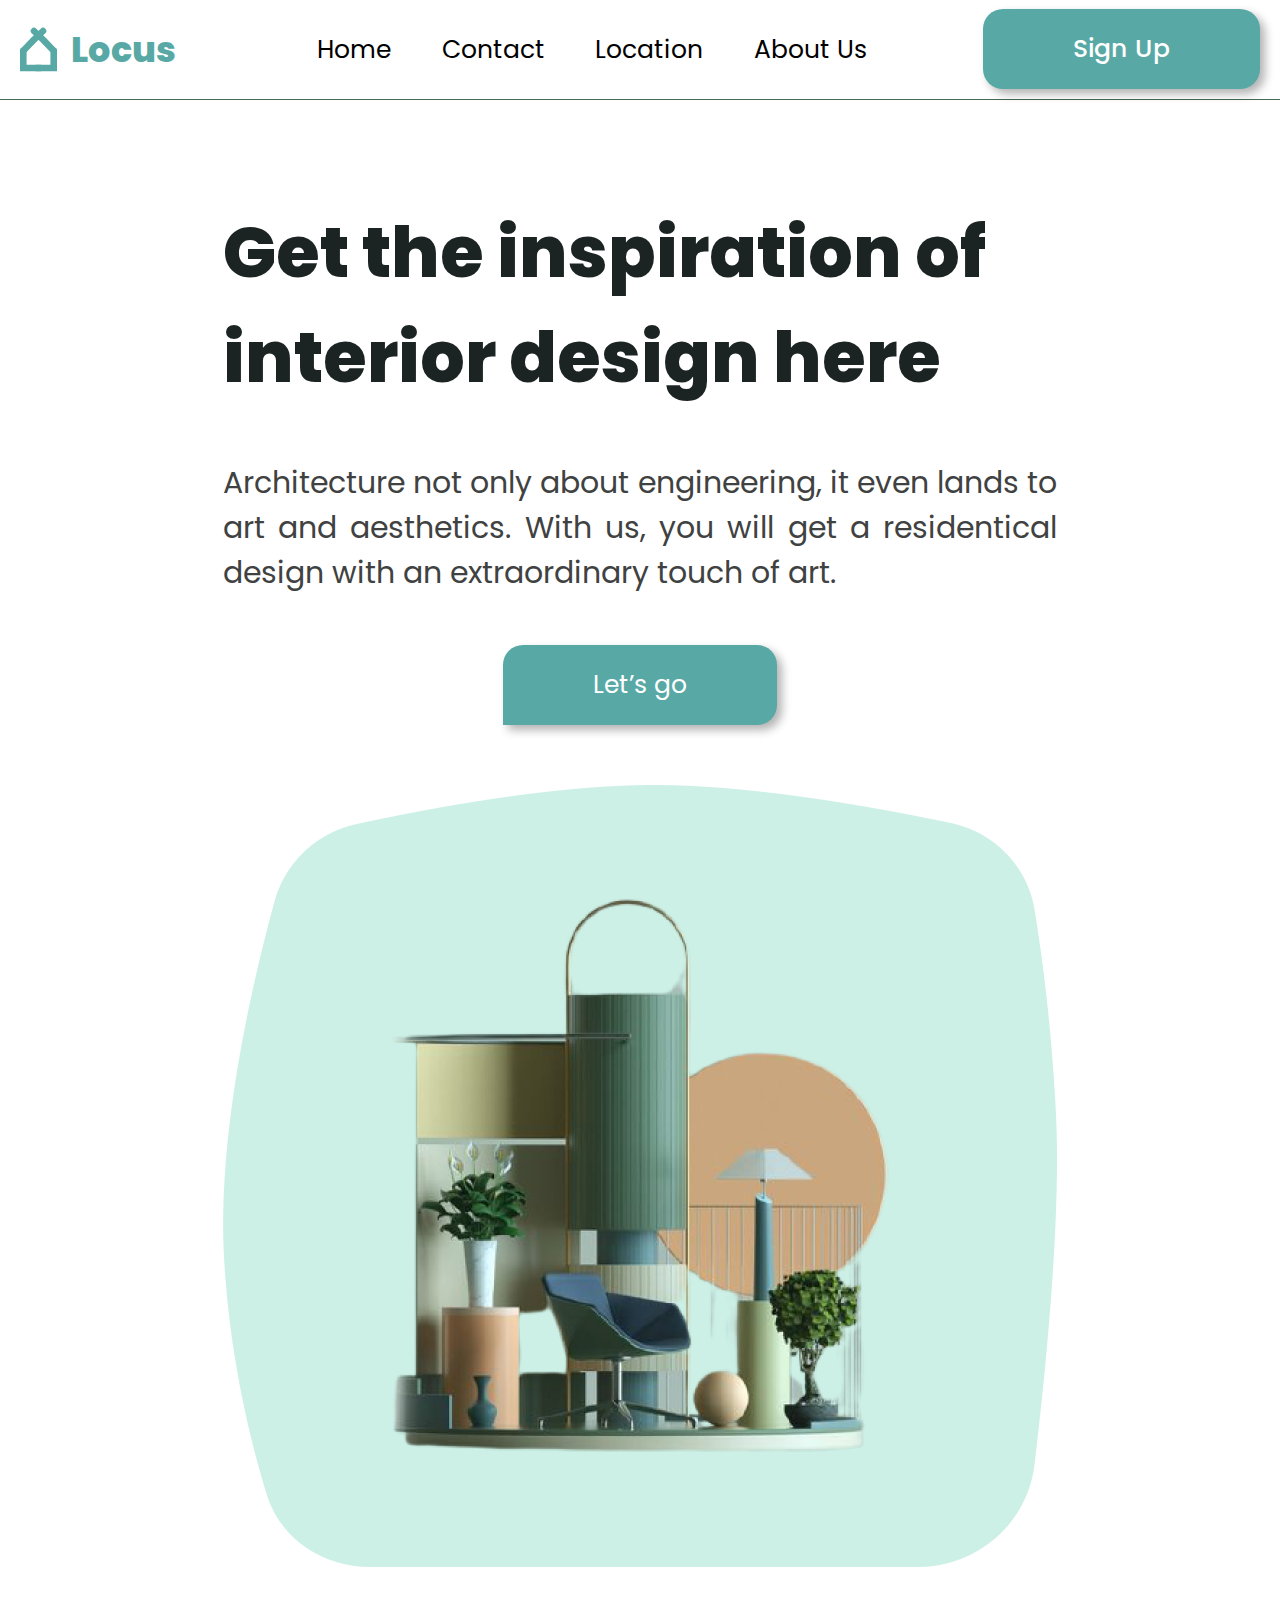
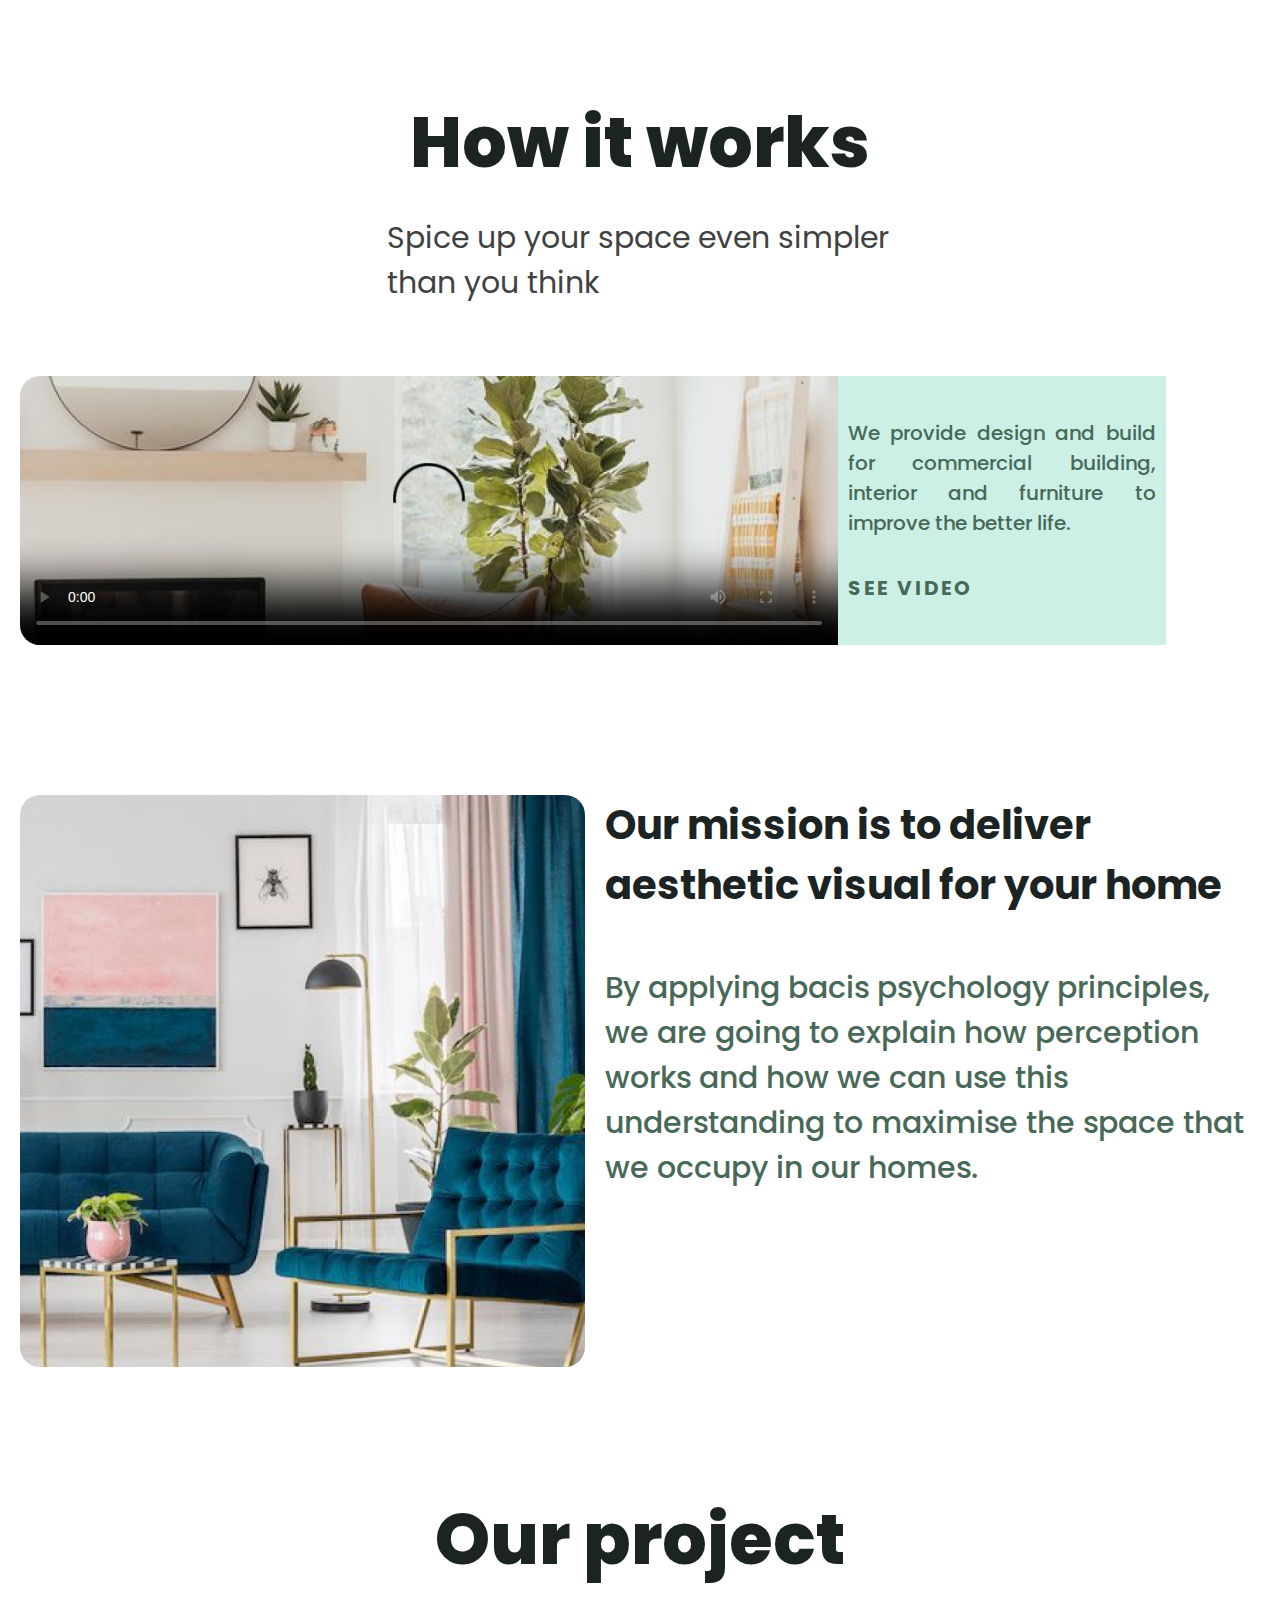
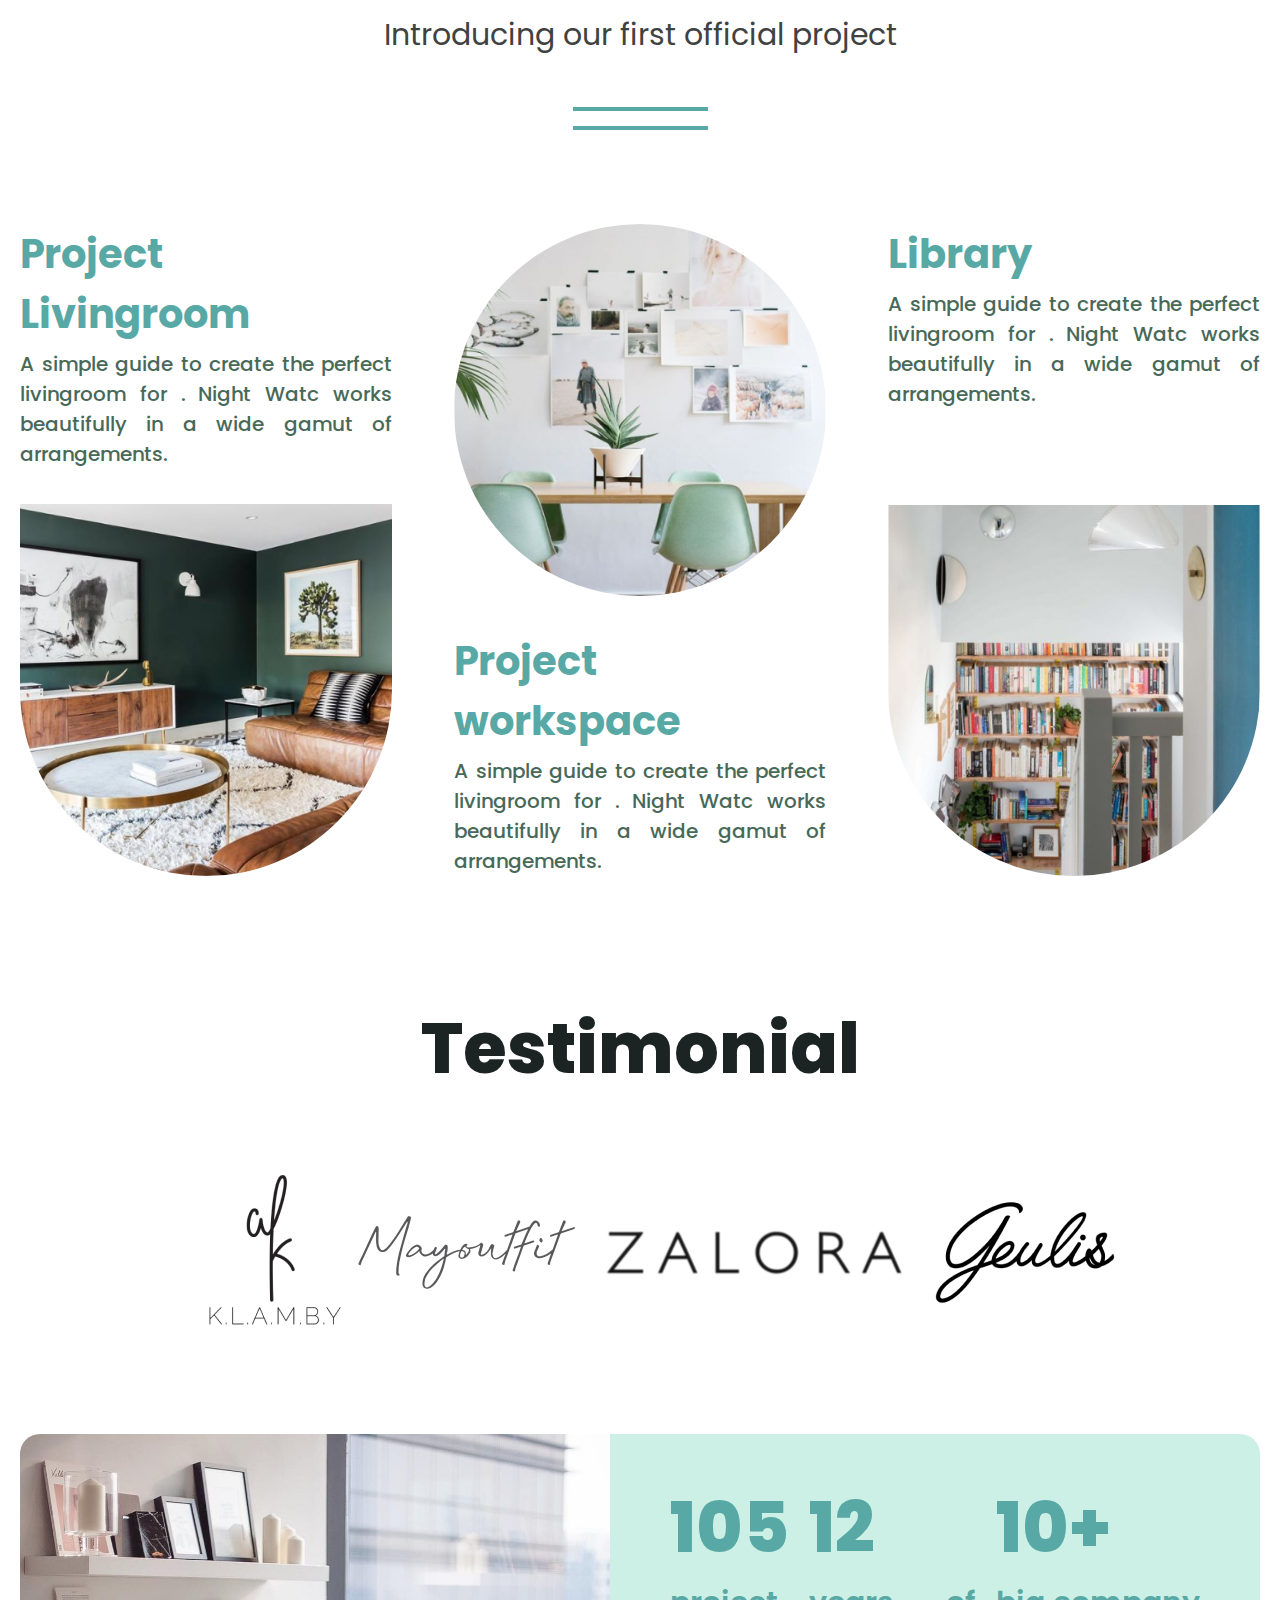
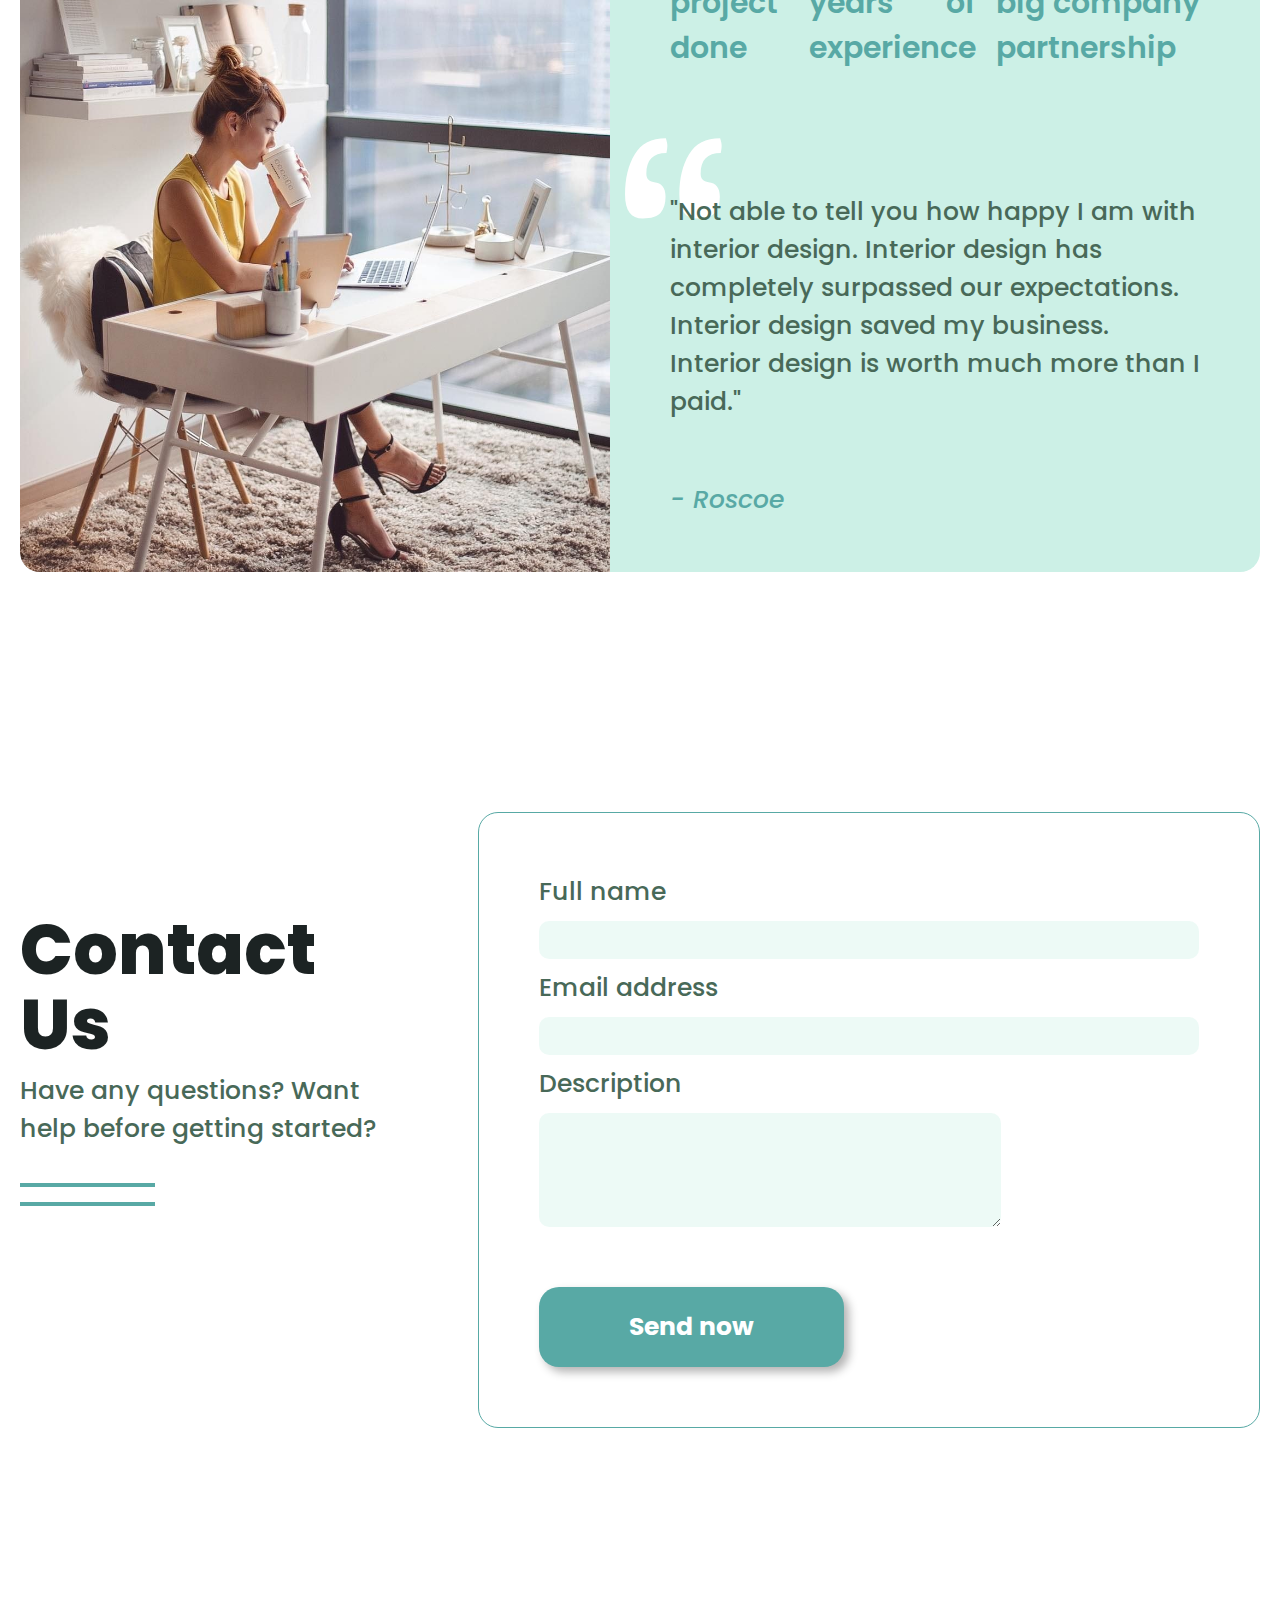
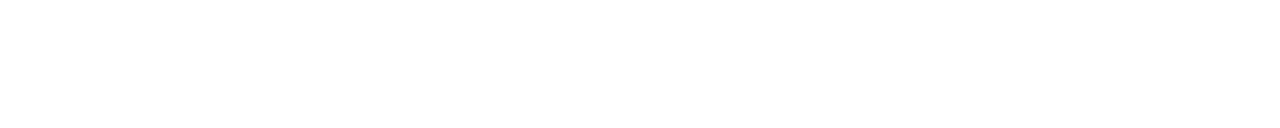
==== index.html @ a05bfe3a "some changes" ====
<!DOCTYPE html>
<html lang="en">

	<head>
		<meta charset="UTF-8">
		<meta http-equiv="X-UA-Compatible" content="IE=edge">
		<meta name="viewport" content="width=device-width, initial-scale=1.0, maximum-scale=1.0, user-scalable=no">
		<meta name="format-detection" content="telephone=no">
		<link rel="stylesheet" href="css/style.css">
		<title>Locus - верстка макета по методологии БЭМ!</title>

	</head>

	<body>

		<header class="header header__position">
			<div class="container">

				<div class="header__inner">
					<div class="header__logo logo">
						<img class="logo__img" src="/img/header/logo.svg" alt="Locus">
						<a class="logo__name logo__name_active" href="#">Locus<a>
					</div>

					<ul class="header__nav nav" id="burger-target">
						<li class="nav__item"><a class="nav__link nav__link_hover nav__link_active" href="#">Home<a></li>
						<li class="nav__item"><a class="nav__link nav__link_hover nav__link_active" href="#contact">Contact<a></li>
						<li class="nav__item"><a class="nav__link nav__link_hover nav__link_active" href="#location">Location<a></li>
						<li class="nav__item"><a class="nav__link nav__link_hover nav__link_active" href="#about">About Us</a></li>
					</ul>

					<a class="burger-icon" href="#burger-target">
						<span></span>
					</a>

					<a class="burger-link" href="#">
					</a>

					<button class="btn header__btn btn_hover btn_active">sign up</button>

				</div >
			</div>
		</header>
		<main class="main">

		<section class="about">
			<div class="container">

				<div class="about__content">
					<div class="about__item about__item_text">
						<div class="about__description">
							<h1 class="about__title title">Get the inspiration of interior design here</h1>
							<p class="about__text text">Architecture not only about engineering, it even lands to art and aesthetics. With us, you will get a residentical design with an extraordinary touch of art.</p>
							<button class="about__btn btn btn_hover btn_active">Let’s go</button>
						</div>
					</div>
					<div class="about__item about__item_photo">
						<div class="about__image">
							<img class="about__img" src="/img/about/main-photo.png" alt="main-photo">
							</div >
						</div>
					</div>
				</div>

			</div>
		</section>

		<section class="how" id="location">
			<div class="container">

				<div class="how__content">
					<div class="how__inner-1">

						<div class="how__description">
							<h2 class="how__title title">How it works</h2>
							<p class="how__text text">Spice up your space even simpler than you think</p>
						</div>

						<div class="how__video">
							<div class="how__row1 row">
								<div class="row__items row__item-1">
									<video controls loop class="row__move" poster="/img/how/video-foto_1063_on_350.jpg">
										<source src="/img/video/Funkylicious.mp4">
									</video>
								</div>

								<div class="row__items row__item-2">
									<div class="row__description-column">
										<div class="row__description-inner">
											<p class="row__text">We provide design and build for commercial building, interior and furniture to improve the better life. </p>
											<p class="row__player-text"><span class="row__player-only-text">see video</span ></p>
										</div>
									</div>
								</div>
							</div>
						</div>
					</div>

					<div class="how__inner-2">

						<div class="how__row2">
							<div class="how__items how__item-1">
								<div class="how__image-block">
									<img class="how__image" src="/img/how/sofa_642x650.jpg" alt="sofa-photo">
								</div>
							</div >

							<div class="how__items how__item-2">
								<div class="how__description-right">
									<div class="how__desc-row">
										<h3 class="how__desc-title">Our mission is to deliver aesthetic visual for your home</h3>
										<p class="how__desc-text">By applying bacis psychology principles,  we are going to explain how perception  works and how we can use this understanding  to maximise the space that we occupy in  our homes.</p>
									</div>
								</div>
							</div>

						</div>
					</div>
				</div >

			</div>
		</section>



		<section class="project" id="about">
			<div class="container">
				<div class="project__inner">

					<div class="project__description">
						<h2 class="project__title title">Our project </h2>
						<p class="project__text text">Introducing our first official project</p>
					</div>

					<div class="project__content">

						<a class="project__item project__item_first" href="https://www.livingroomideas.eu/">
							<div class="project__main-text">
								<h3 class="project__item-title">Project Livingroom</h3>
								<p class="project__item-text">A simple guide to create the perfect livingroom for . Night Watc works beautifully in a wide gamut of arrangements.</p>
							</div >
							<div class="project__item-block project__item-block_underline">
								<img class="project__item-image project__item-image_hover" src="/img/project/livingroom.jpg" alt="sofa-photo">
							</div >
						</a>

						<a class="project__item project__item_center" href="https://www.ivd.ru/dizajn-i-dekor/rabocee-mesto">
							<div class="project__main-text project__main-text_center">
								<h3 class="project__item-title">Project workspace</h3>
								<p class="project__item-text project__item-text_center">A simple guide to create the perfect livingroom for . Night Watc works beautifully in a wide gamut of arrangements.</p>
							</div >
							<div class="project__item-block project__item-block_center project__item-block_underline">
								<img class="project__item-image project__item-image_hover project__item-image_radius" src="/img/project/workspace.jpg" alt="chairs-photo">
							</div >
						</a>

						<a class="project__item project__item_last" href="https://all-library.ru/">
							<div class="project__main-text ">
								<h3 class="project__item-title">Library</h3>
								<p class="project__item-text">A simple guide to create the perfect livingroom for . Night Watc works beautifully in a wide gamut of arrangements.</p>
							</div >
							<div class="project__item-block">
								<img class="project__item-image project__item-image_hover" src="/img/project/library.jpg" alt="library-photo">
							</div >
						</a>

					</div>

				</div>
			</div>
		</section>


		<section class="certificate">

			<div class="container">
				<div class="certificate__inner">

					<h2 class="certificate__title title">Testimonial</h2>

					<div class="certificate__captions">
						<img class="certificate__caption" src="/img/certificate/poster1.png" alt="certificate poster photo">
						<img class="certificate__caption" src="/img/certificate/poster2.png" alt="certificate poster photo">
						<img class="certificate__caption" src="/img/certificate/poster3.png" alt="certificate poster photo">
						<img class="certificate__caption" src="/img/certificate/poster4.png" alt="certificate poster photo">
					</div>

					<div class="certificate__info">

						<div class="certificate__image">
							<img src="/img/certificate/photo-certificate.jpg" alt="photo sertificate">
						</div>

						<div class="certificate__content">
							<div class="certificate__content-inner">

								<div class="certificate__data">
									<div class="certificate__item">
										<span class="certificate__number">105</span>
										<p class="certificate__text">project done</p>
									</div>
									<div class="certificate__item">
										<span class="certificate__number">12</span>
										<p class="certificate__text">years of experience</p>
									</div>
									<div class="certificate__item">
										<span class="certificate__number">10+</span>
										<p class="certificate__text certificate__text_last">big company partnership</p>
									</div>
								</div>

								<div class="certificate__quote">
									<img class="certificate__quote-image" src="/img/certificate/svg-quote.svg" alt="quote image">
									<blockquote class="certificate__blockquote">&quot;Not able to tell you how happy I am with interior design. Interior design has completely surpassed our expectations. Interior design saved my business. Interior design is worth much more than I paid.&quot;</blockquote>
									<cite class="certificate__author">- Roscoe</сite>
								</div>

							</div>
						</div>
					</div>
				</div>
			</div>
		</section>
		</main>


		<footer class="feedback" id="contact">
			<div class="container">
				<div class="feedback__inner">

					<div class="feedback__content">
						<div class="feedback__info">
							<h2 class="title feedback__title">Contact us</h2>
							<p class="feedback__text">Have any questions? Want help before getting started?</p>
						</div>

						<form class="feedback__form form" action="#" method="post" enctype="multipart/form-data">
							<div class="form__input-columns">
								<label class="form__label" for="form__input-name">Full name</label>
								<input placeholder=" " class="form__input-place form__focus" tabindex="1" type="text" id="form__input-name" required>
							</div>
							<div class="form__input-columns">
								<label class="form__label" for="form__input-email">Email address</label>
								<input placeholder=" " class="form__input-place form__focus" tabindex="2" type="email" id="form__input-email" required>
							</div>
							<div class="form__description-columns">
								<label class="form__label" for="form__textarea-description">Description</label>
								<textarea placeholder=" " class="form__textarea-place form__focus" tabindex="3" rows="3" cols="1" required></textarea>
							</div>
							<button class="form__input-button btn btn_hover btn_active" tabindex="4" type="submit" value="submit">Send now</button>
						</form>
					</div>

				</div>
			</div>
		</footer>

			<script src="/js/burger.js"></script>
	</body>

</html>
---- css/style.css ----
@charset "UTF-8";
/*Обнуление элементов*/
@import url("https://fonts.googleapis.com/css2?family=DM+Sans:wght@500&family=Poppins:wght@400;500;600;700;800&display=swap");
* {
	padding: 0;
	margin: 0;
	border: 0;
}

*, *:before, *:after {
	-webkit-box-sizing: border-box;
	box-sizing: border-box;
}

:focus, :active {
	outline: none;
}

a:focus, a:active {
	outline: none;
}

nav, footer, header, aside {
	display: block;
}

html, body {
	min-height: 100%;
	width: 100%;
	font-size: 100%;
	line-height: 1;
	font-size: 14px;
	-ms-text-size-adjust: 100%;
	-moz-text-size-adjust: 100%;
	-webkit-text-size-adjust: 100%;
}

input, button, textarea {
	font-family: inherit;
}

input::-ms-clear {
	display: none;
}

button {
	cursor: pointer;
}

button::-moz-focus-inner {
	padding: 0;
	border: 0;
}

a, a:visited {
	text-decoration: none;
}

a:hover {
	text-decoration: none;
}

ul li {
	list-style: none;
}

img {
	vertical-align: top;
}

h1, h2, h3, h4, h5, h6 {
	font-size: inherit;
	font-weight: 400;
}

/*/Обнуление элементов*/
.feedback__form, .certificate__info, .how__image, .how__video {
	border-radius: 20px;
	overflow: hidden;
	-webkit-transition: all 0.2s ease-in;
	transition: all 0.2s ease-in;
}
.feedback__form:hover, .certificate__info:hover, .how__image:hover, .how__video:hover {
	border-radius: 3px;
}

.btn {
	padding: 21px 90px;
	white-space: nowrap;
	caret-color: transparent;
	font-family: "Poppins";
	font-style: normal;
	font-size: 25px;
	-webkit-box-shadow: 5px 5px 10px rgba(0, 0, 0, 0.3);
	        box-shadow: 5px 5px 10px rgba(0, 0, 0, 0.3);
	-webkit-transition: 50ms;
	transition: 50ms;
	border-radius: 20px 20px 20px 0px;
	color: #FFFFFF;
	background-color: #58A9A5;
}
@media (max-width: 1024px) {
	.btn {
		font-size: 23px;
		line-height: 25px;
	}
}
@media (max-width: 768px) {
	.btn {
		font-size: 21px;
		line-height: 23px;
	}
}
@media (max-width: 500px) {
	.btn {
		font-size: 19px;
		line-height: 21px;
	}
}
.btn_hover:hover {
	background-color: #67b9b7;
}
.btn_active:active {
	-webkit-box-shadow: 0 0 0 rgba(0, 0, 0, 0.466);
	        box-shadow: 0 0 0 rgba(0, 0, 0, 0.466);
	background-color: #FEC62D;
}

.container {
	max-width: 1611px;
	margin: 0 auto;
	padding: 0 20px;
}

.burger-icon {
	display: none;
	position: relative;
	width: 50px;
	height: 40px;
	caret-color: transparent;
}
.burger-icon::before {
	content: " ";
	position: absolute;
	top: 0;
	left: 0;
	width: 100%;
	height: 5px;
	background-color: #58A9A5;
	border-radius: 5px;
	-webkit-transition: 300ms ease-in-out;
	transition: 300ms ease-in-out;
}
.burger-icon span {
	position: absolute;
	top: 17.5px;
	left: 0;
	width: 100%;
	height: 5px;
	background-color: #58A9A5;
	border-radius: 5px;
	-webkit-transition: 300ms ease-in-out;
	transition: 300ms ease-in-out;
}
.burger-icon::after {
	content: " ";
	position: absolute;
	bottom: 0;
	left: 0;
	width: 100%;
	height: 5px;
	background-color: #58A9A5;
	border-radius: 5px;
	-webkit-transition: 300ms ease-in-out;
	transition: 300ms ease-in-out;
}

.header {
	min-height: 100px;
	border-bottom: 1px solid #486958;
}
.header__position {
	position: fixed;
	top: 0;
	left: 0;
	z-index: 10;
	width: 100%;
	height: 100px;
	background-color: #ffffff;
}
.header__inner {
	margin: 9px 0;
	display: -webkit-box;
	display: -ms-flexbox;
	display: flex;
	-webkit-box-align: center;
	    -ms-flex-align: center;
	        align-items: center;
	-webkit-box-pack: justify;
	    -ms-flex-pack: justify;
	        justify-content: space-between;
	height: 80px;
}
.header__logo {
	display: -webkit-box;
	display: -ms-flexbox;
	display: flex;
	-webkit-box-align: center;
	    -ms-flex-align: center;
	        align-items: center;
}
.header__nav {
	-webkit-box-flex: 0;
	    -ms-flex: 0 1 655px;
	        flex: 0 1 655px;
	padding: 0 40px;
	display: -webkit-box;
	display: -ms-flexbox;
	display: flex;
	-webkit-box-pack: justify;
	    -ms-flex-pack: justify;
	        justify-content: space-between;
	caret-color: transparent;
}
.header__btn {
	border-radius: 20px;
	font-weight: 500;
	text-transform: capitalize;
}

.logo {
	caret-color: transparent;
}
.logo__img {
	width: 37px;
	height: 45px;
	margin-right: 14px;
}
@media (max-width: 1024px) {
	.logo__img {
		width: 35px;
		height: 41.85px;
		margin-right: 12px;
	}
}
@media (max-width: 768px) {
	.logo__img {
		width: 33px;
		height: 38.76px;
		margin-right: 10px;
	}
}
@media (max-width: 500px) {
	.logo__img {
		width: 31px;
		height: 35.61px;
		margin-right: 8px;
	}
}
.logo__name {
	font-family: "Poppins";
	font-style: normal;
	font-weight: 800;
	font-size: 35px;
	color: #58A9A5;
}
@media (max-width: 1024px) {
	.logo__name {
		font-size: 33px;
		line-height: 35px;
	}
}
@media (max-width: 768px) {
	.logo__name {
		font-size: 31px;
		line-height: 35px;
	}
}
@media (max-width: 500px) {
	.logo__name {
		font-size: 29px;
		line-height: 35px;
	}
}
.logo__name_active:active {
	color: #FEC62D;
}

.nav__item {
	font-family: "Poppins";
	font-style: normal;
	font-weight: 400;
	font-size: 25px;
	color: #58A9A5;
}
.nav__link {
	color: #000000;
}
.nav__link_hover {
	position: relative;
}
.nav__link_hover:hover {
	color: #58A9A5;
	font-weight: 700;
}
.nav__link_hover::after {
	-webkit-transition: left 200ms ease-in-out, width 200ms, background-color 200ms;
	transition: left 200ms ease-in-out, width 200ms, background-color 200ms;
	-webkit-transition-timing-function: ease-in-out;
	        transition-timing-function: ease-in-out;
	content: " ";
	position: absolute;
	bottom: -10px;
	left: 0;
	width: 0;
	border-radius: 21px;
	height: 6px;
	background-color: transparent;
}
.nav__link_hover:hover::after {
	left: 25%;
	width: 50%;
	background-color: #FEC62D;
}
.nav__link_active:active {
	color: #FEC62D;
}

@media (max-width: 1024px) {
	.header__inner {
		-webkit-box-pack: start;
		    -ms-flex-pack: start;
		        justify-content: flex-start;
	}
	.header__logo {
		margin-right: auto;
	}
	.header__nav {
		position: fixed;
		top: 120px;
		right: -350px;
		z-index: 21;
		padding: 0;
		display: -webkit-box;
		display: -ms-flexbox;
		display: flex;
		-webkit-box-orient: vertical;
		-webkit-box-direction: normal;
		    -ms-flex-direction: column;
		        flex-direction: column;
		-webkit-box-align: end;
		    -ms-flex-align: end;
		        align-items: flex-end;
		padding: 0 20px 25px 0;
		-webkit-box-shadow: 5px 5px 20px rgba(0, 0, 0, 0.24);
		        box-shadow: 5px 5px 20px rgba(0, 0, 0, 0.24);
		width: 0;
		height: 0;
		border-radius: 50%;
		background-color: #CCF0E6;
		-webkit-transition: 1s cubic-bezier(0.19, 1, 0.22, 1), width 0.8s, border-radius 0.5s 0.4s;
		transition: 1s cubic-bezier(0.19, 1, 0.22, 1), width 0.8s, border-radius 0.5s 0.4s;
	}
	.header__btn {
		display: none;
	}
	.nav__item {
		display: -webkit-box;
		display: -ms-flexbox;
		display: flex;
		opacity: 0;
	}
	.burger-icon {
		display: block;
	}
	#burger-target:target ~ .burger-icon::before {
		-webkit-transform: rotate(315deg);
		        transform: rotate(315deg);
		background-color: #FEC62D;
		top: 17.5px;
		-webkit-transition: 1s;
		transition: 1s;
	}
	#burger-target:target ~ .burger-icon span {
		background-color: transparent;
		top: 17.5px;
		width: 0;
		-webkit-transition: 0.4s;
		transition: 0.4s;
	}
	#burger-target:target ~ .burger-icon::after {
		-webkit-transform: rotate(-315deg);
		        transform: rotate(-315deg);
		background-color: #FEC62D;
		bottom: 17.5px;
		-webkit-transition: 1s;
		transition: 1s;
	}
	#burger-target:target {
		right: 20px;
		width: 200px;
		height: 200px;
		-webkit-box-shadow: 5px 5px 20px rgba(0, 0, 0, 0.24);
		        box-shadow: 5px 5px 20px rgba(0, 0, 0, 0.24);
		border-radius: 50% 20px 20px 50%;
	}
	#burger-target:target li {
		opacity: 1;
		-webkit-transition-duration: 0.5s;
		        transition-duration: 0.5s;
		-webkit-transition-delay: 0.5s;
		        transition-delay: 0.5s;
	}
	#burger-target:not(:target) {
		-webkit-transition: 0.5s ease-out;
		transition: 0.5s ease-out;
		right: -350px;
	}
	.burger-link {
		display: none;
		padding: 20px 21px;
		position: absolute;
		right: 23px;
	}
	#burger-target:target ~ .burger-link {
		display: block;
	}
}
@media (max-width: 1024px) and (max-height: 500px) {
	#burger-target:target {
		top: 110px;
		right: 10px;
	}
}
.title {
	font-family: "Poppins";
	font-style: normal;
	font-weight: 800;
	font-size: 70px;
	line-height: 105px;
	color: #1C2323;
}
@media (max-width: 1024px) {
	.title {
		font-size: 60px;
		line-height: 85px;
	}
}
@media (max-width: 768px) {
	.title {
		font-size: 50px;
		line-height: 65px;
	}
}
@media (max-width: 500px) {
	.title {
		font-size: 40px;
		line-height: 45px;
	}
}

.text {
	font-family: "Poppins";
	font-style: normal;
	font-weight: 400;
	font-size: 30px;
	line-height: 45px;
	color: #404242;
}
@media (max-width: 1024px) {
	.text {
		font-size: 27px;
		line-height: 40px;
	}
}
@media (max-width: 768px) {
	.text {
		font-size: 24px;
		line-height: 35px;
	}
}
@media (max-width: 500px) {
	.text {
		font-size: 21px;
		line-height: 30px;
	}
}

.about__content {
	display: -webkit-box;
	display: -ms-flexbox;
	display: flex;
	-webkit-box-pack: justify;
	    -ms-flex-pack: justify;
	        justify-content: space-between;
	margin-top: 200px;
	margin-bottom: 123px;
}
@media (max-width: 1024px) {
	.about__content {
		margin: 190px 0 100px 0;
	}
}
@media (max-width: 768px) {
	.about__content {
		margin: 160px 0 70px 0;
	}
}
@media (max-width: 500px) {
	.about__content {
		margin: 120px 0 50px 0;
	}
}
.about__item_text {
	-webkit-box-flex: 0;
	    -ms-flex: 0 1 743px;
	        flex: 0 1 743px;
	margin-right: 30px;
}
.about__item_photo {
	position: relative;
	right: -36px;
	-ms-flex-item-align: center;
	    -ms-grid-row-align: center;
	    align-self: center;
	-webkit-box-flex: 0;
	    -ms-flex: 0 1 833px;
	        flex: 0 1 833px;
}
@media (max-width: 1690px) {
	.about__item_photo {
		right: 0;
	}
}
@media (max-width: 1300px) {
	.about__btn {
		margin: 0 0 60px 0;
	}
}
@media (max-width: 768px) {
	.about__btn {
		margin: 0 0 30px 0;
	}
}
.about__description {
	margin-top: 51px;
}
.about__title {
	margin-bottom: 50px;
}
@media (max-width: 768px) {
	.about__title {
		margin: 0 0 30px 0;
	}
}
.about__text {
	margin-bottom: 50px;
}
@media (max-width: 768px) {
	.about__text {
		margin: 0 0 30px 0;
	}
}
.about__image {
	max-width: 834px;
}
.about__img {
	max-width: 100%;
	display: block;
}

@media (max-width: 1300px) {
	.about__content {
		-webkit-box-orient: vertical;
		-webkit-box-direction: normal;
		    -ms-flex-direction: column;
		        flex-direction: column;
	}
	.about__item {
		display: -webkit-box;
		display: -ms-flexbox;
		display: flex;
		-webkit-box-pack: center;
		    -ms-flex-pack: center;
		        justify-content: center;
		-webkit-box-flex: 0;
		    -ms-flex: 0;
		        flex: 0;
	}
	.about__item_text {
		margin-right: 0;
	}
	.about__description {
		margin-top: 0;
		padding-right: 0;
		display: -webkit-box;
		display: -ms-flexbox;
		display: flex;
		-webkit-box-align: center;
		    -ms-flex-align: center;
		        align-items: center;
		-webkit-box-orient: vertical;
		-webkit-box-direction: normal;
		    -ms-flex-direction: column;
		        flex-direction: column;
		-webkit-box-flex: 0;
		    -ms-flex: 0 1 834px;
		        flex: 0 1 834px;
	}
	.about__text {
		text-align: justify;
	}
	.about__img-inner {
		position: absolute;
		top: 0;
		left: 0;
		margin: 30px 50px;
	}
}
@media (max-width: 1300px) and (max-width: 770px) {
	.about__img-inner {
		margin: 0;
	}
}
.how__content {
	margin-bottom: 120px;
}
@media (max-width: 1024px) {
	.how__content {
		margin: 0 0 100px 0;
	}
}
@media (max-width: 768px) {
	.how__content {
		margin: 0 0 70px 0;
	}
}
@media (max-width: 500px) {
	.how__content {
		margin: 0 0 50px 0;
	}
}
.how__inner-1 {
	margin-bottom: 150px;
}
@media (max-width: 1024px) {
	.how__inner-1 {
		margin: 0 0 80px 0;
	}
}
@media (max-width: 768px) {
	.how__inner-1 {
		margin: 0 0 50px 0;
	}
}
@media (max-width: 500px) {
	.how__inner-1 {
		margin: 0 0 30px 0;
	}
}
.how__description {
	max-width: 506px;
	margin: 0 auto;
}
.how__title {
	text-align: center;
	margin: 0 0 20px 0;
	width: 100%;
}
@media (max-width: 1024px) {
	.how__title {
		margin: 0 0 10px 0;
	}
}
.how__text {
	width: 100%;
	margin-bottom: 71px;
}
@media (max-width: 500px) {
	.how__text {
		text-align: justify;
	}
}
@media (max-width: 1024px) {
	.how__text {
		margin: 0 0 50px 0;
	}
}
@media (max-width: 768px) {
	.how__text {
		margin: 0 0 30px 0;
	}
}
@media (max-width: 500px) {
	.how__text {
		margin: 0 0 10px 0;
	}
}
.how__row1 {
	display: -webkit-box;
	display: -ms-flexbox;
	display: flex;
	-webkit-box-pack: justify;
	    -ms-flex-pack: justify;
	        justify-content: space-between;
}

.row__move {
	display: block;
	max-width: 100%;
}
.row__items {
	display: -webkit-box;
	display: -ms-flexbox;
	display: flex;
	-webkit-box-pack: justify;
	    -ms-flex-pack: justify;
	        justify-content: space-between;
}
.row__item-1 {
	-webkit-box-flex: 0;
	    -ms-flex: 0 1 1063px;
	        flex: 0 1 1063px;
}
.row__item-2 {
	-webkit-box-flex: 0;
	    -ms-flex: 0 1 549px;
	        flex: 0 1 549px;
}
.row__description-column {
	display: -webkit-box;
	display: -ms-flexbox;
	display: flex;
	-webkit-box-align: center;
	    -ms-flex-align: center;
	        align-items: center;
	-webkit-box-pack: center;
	    -ms-flex-pack: center;
	        justify-content: center;
	position: relative;
	background-color: #CCF0E6;
}
.row__description-inner {
	-webkit-box-flex: 0;
	    -ms-flex: 0 1 328px;
	        flex: 0 1 328px;
	padding: 0 10px;
}
.row__text {
	margin-bottom: 35px;
	font-family: "Poppins";
	font-style: normal;
	font-weight: 500;
	font-size: 20px;
	line-height: 30px;
	text-align: justify;
	color: #486958;
}
@media (max-width: 444px) {
	.row__text {
		padding-top: 20px;
	}
}
@media (max-width: 1024px) {
	.row__text {
		text-align: center;
	}
}
@media (max-width: 500px) {
	.row__text {
		text-align: justify;
	}
}
.row__player-text {
	position: relative;
	font-family: "Poppins";
	font-style: normal;
	font-weight: 700;
	font-size: 20px;
	line-height: 30px;
	letter-spacing: 3px;
	text-transform: uppercase;
	color: #486958;
}
@media (max-width: 444px) {
	.row__player-text {
		margin-bottom: 20px;
	}
}

@media (max-width: 1024px) {
	.how__row1 {
		-webkit-box-orient: vertical;
		-webkit-box-direction: normal;
		    -ms-flex-direction: column;
		        flex-direction: column;
		-webkit-box-flex: 0;
		    -ms-flex: 0;
		        flex: 0;
	}
	.row__items {
		-webkit-box-pack: center;
		    -ms-flex-pack: center;
		        justify-content: center;
	}
	.row__item-1 {
		-webkit-box-flex: 0;
		    -ms-flex: 0;
		        flex: 0;
	}
	.row__item-2 {
		-webkit-box-flex: 0;
		    -ms-flex: 0 1 200px;
		        flex: 0 1 200px;
	}
	.row__description-column {
		display: -webkit-box;
		display: -ms-flexbox;
		display: flex;
	}
	.row__description-inner {
		-webkit-box-flex: 0;
		    -ms-flex: 0 1 90%;
		        flex: 0 1 90%;
	}
	.row__text {
		margin-bottom: 20px;
	}
	.row__player-text {
		text-align: center;
	}
}
.how__row2 {
	display: -webkit-box;
	display: -ms-flexbox;
	display: flex;
	-webkit-box-pack: justify;
	    -ms-flex-pack: justify;
	        justify-content: space-between;
}
.how__items {
	display: -webkit-box;
	display: -ms-flexbox;
	display: flex;
}
.how__item-1 {
	-webkit-box-flex: 0;
	    -ms-flex: 0 1 642px;
	        flex: 0 1 642px;
}
.how__image {
	width: 100%;
	height: 100%;
	-o-object-fit: cover;
	   object-fit: cover;
	-o-object-position: center;
	   object-position: center;
	display: block;
}
.how__item-2 {
	display: -webkit-box;
	display: -ms-flexbox;
	display: flex;
	margin-left: 20px;
	-webkit-box-pack: center;
	    -ms-flex-pack: center;
	        justify-content: center;
	-webkit-box-flex: 0;
	    -ms-flex: 0 1 60%;
	        flex: 0 1 60%;
}
@media (max-width: 1024px) {
	.how__item-2 {
		margin: 0 0 50px 0;
	}
}
@media (max-width: 768px) {
	.how__item-2 {
		margin: 0 0 30px 0;
	}
}
@media (max-width: 500px) {
	.how__item-2 {
		margin: 0 0 20px 0;
	}
}
.how__description-right {
	-webkit-box-flex: 0;
	    -ms-flex: 0 1 708px;
	        flex: 0 1 708px;
}
.how__desc-title {
	margin-bottom: 50px;
	font-family: "Poppins";
	font-style: normal;
	font-weight: 700;
	font-size: 40px;
	line-height: 60px;
	color: #1C2323;
}
@media (max-width: 1024px) {
	.how__desc-title {
		margin: 0 0 40px 0;
	}
}
@media (max-width: 768px) {
	.how__desc-title {
		margin: 0 0 25px 0;
	}
}
@media (max-width: 500px) {
	.how__desc-title {
		margin: 0 0 10px 0;
	}
}
@media (max-width: 1024px) {
	.how__desc-title {
		font-size: 37px;
		line-height: 55px;
	}
}
@media (max-width: 768px) {
	.how__desc-title {
		font-size: 34px;
		line-height: 50px;
	}
}
@media (max-width: 500px) {
	.how__desc-title {
		font-size: 31px;
		line-height: 45px;
	}
}
.how__desc-text {
	font-family: "Poppins";
	font-style: normal;
	font-weight: 500;
	font-size: 30px;
	line-height: 45px;
	color: #486958;
}
@media (max-width: 1024px) {
	.how__desc-text {
		text-align: justify;
	}
}
@media (max-width: 1024px) {
	.how__desc-text {
		font-size: 27px;
		line-height: 40px;
	}
}
@media (max-width: 768px) {
	.how__desc-text {
		font-size: 24px;
		line-height: 35px;
	}
}
@media (max-width: 500px) {
	.how__desc-text {
		font-size: 21px;
		line-height: 30px;
	}
}

@media (max-width: 1024px) {
	.how__row2 {
		-webkit-box-orient: vertical;
		-webkit-box-direction: reverse;
		    -ms-flex-direction: column-reverse;
		        flex-direction: column-reverse;
		-webkit-box-align: center;
		    -ms-flex-align: center;
		        align-items: center;
	}
	.how__item-1 {
		-webkit-box-flex: 0;
		    -ms-flex: 0 1 642px;
		        flex: 0 1 642px;
		-ms-flex: 0;
		    flex: 0;
	}
	.how__image {
		width: 100%;
		height: auto;
	}
	.how__item-2 {
		margin-left: 0;
	}
	.how__description-right {
		-webkit-box-flex: 0;
		    -ms-flex: 0 1 642px;
		        flex: 0 1 642px;
	}
}
.project__inner {
	margin-bottom: 120px;
}
@media (max-width: 1024px) {
	.project__inner {
		margin: 0 0 100px 0;
	}
}
@media (max-width: 768px) {
	.project__inner {
		margin: 0 0 70px 0;
	}
}
@media (max-width: 500px) {
	.project__inner {
		margin: 0 0 50px 0;
	}
}
.project__description {
	margin-bottom: 94px;
	display: -webkit-box;
	display: -ms-flexbox;
	display: flex;
	-webkit-box-orient: vertical;
	-webkit-box-direction: normal;
	    -ms-flex-direction: column;
	        flex-direction: column;
	-webkit-box-pack: justify;
	    -ms-flex-pack: justify;
	        justify-content: space-between;
	-webkit-box-align: center;
	    -ms-flex-align: center;
	        align-items: center;
}
@media (max-width: 1024px) {
	.project__description {
		margin: 0 0 70px 0;
	}
}
@media (max-width: 768px) {
	.project__description {
		margin: 0 0 50px 0;
	}
}
@media (max-width: 500px) {
	.project__description {
		margin: 0 0 30px 0;
	}
}
.project__description::after {
	content: " ";
	position: relative;
	bottom: 0;
	left: 0;
	height: 23px;
	width: 135px;
	border-top: 4px solid #58A9A5;
	border-bottom: 4px solid #58A9A5;
}
@media (max-width: 1024px) {
	.project__description::after {
		width: 115px;
		height: 20px;
		border-top: 3px solid #58A9A5;
		border-bottom: 3px solid #58A9A5;
	}
}
@media (max-width: 768px) {
	.project__description::after {
		width: 95px;
		height: 17px;
	}
}
@media (max-width: 500px) {
	.project__description::after {
		width: 75px;
		height: 14px;
	}
}
.project__title {
	margin-bottom: 20px;
	text-align: center;
}
.project__text {
	margin-bottom: 50px;
	text-align: center;
}
@media (max-width: 500px) {
	.project__text {
		text-align: justify;
	}
}
@media (max-width: 1024px) {
	.project__text {
		margin: 0 0 50px 0;
	}
}
@media (max-width: 768px) {
	.project__text {
		margin: 0 0 30px 0;
	}
}
@media (max-width: 500px) {
	.project__text {
		margin: 0 0 30px 0;
	}
}
.project__content {
	display: -webkit-box;
	display: -ms-flexbox;
	display: flex;
	-webkit-box-pack: justify;
	    -ms-flex-pack: justify;
	        justify-content: space-between;
}
.project__item {
	display: -webkit-box;
	display: -ms-flexbox;
	display: flex;
	-webkit-box-orient: vertical;
	-webkit-box-direction: normal;
	    -ms-flex-direction: column;
	        flex-direction: column;
	-webkit-box-flex: 0;
	    -ms-flex: 0 1 30%;
	        flex: 0 1 30%;
}
.project__item:hover .project__item-image_hover {
	border-radius: 20px;
}
.project__main-text {
	-webkit-box-flex: 1;
	    -ms-flex: 1 0 auto;
	        flex: 1 0 auto;
}
.project__main-text_center {
	-webkit-box-ordinal-group: 3;
	    -ms-flex-order: 2;
	        order: 2;
	-webkit-box-flex: 0;
	    -ms-flex: none;
	        flex: none;
}
.project__item-title {
	margin-bottom: 5px;
	font-family: "Poppins";
	font-style: normal;
	font-weight: 700;
	font-size: 40px;
	line-height: 60px;
	color: #58A9A5;
}
@media (max-width: 1024px) {
	.project__item-title {
		font-size: 37px;
		line-height: 55px;
	}
}
@media (max-width: 768px) {
	.project__item-title {
		font-size: 34px;
		line-height: 50px;
	}
}
@media (max-width: 500px) {
	.project__item-title {
		font-size: 31px;
		line-height: 45px;
	}
}
@media (max-width: 500px) {
	.project__item-title {
		margin: 0 0 10px 0;
	}
}
.project__item-text {
	margin-bottom: 35px;
	font-family: "Poppins";
	font-style: normal;
	font-weight: 500;
	font-size: 20px;
	line-height: 30px;
	text-align: justify;
	color: #486958;
}
@media (max-width: 768px) {
	.project__item-text {
		font-size: 20px;
		line-height: 27px;
	}
}
@media (max-width: 500px) {
	.project__item-text {
		font-size: 20px;
		line-height: 24px;
	}
}
.project__item-text_center {
	margin-bottom: 0;
}
.project__item-block {
	-webkit-box-flex: 0;
	    -ms-flex: 0;
	        flex: 0;
}
.project__item-block_center {
	-webkit-box-ordinal-group: 2;
	    -ms-flex-order: 1;
	        order: 1;
	-webkit-box-flex: 1;
	    -ms-flex: 1 0 auto;
	        flex: 1 0 auto;
}
.project__item-image {
	max-width: 100%;
	border-radius: 0 0 50% 50%;
	-webkit-transition: all 0.3s ease-in-out;
	transition: all 0.3s ease-in-out;
}
.project__item-image_radius {
	border-radius: 50%;
}
@media (max-width: 1024px) {
	.project__content {
		-ms-flex-wrap: wrap;
		    flex-wrap: wrap;
		-ms-flex-pack: distribute;
		    justify-content: space-around;
	}
	.project__item {
		-webkit-box-flex: 0;
		    -ms-flex: 0 1 43%;
		        flex: 0 1 43%;
	}
	.project__item_center {
		-webkit-box-ordinal-group: 4;
		    -ms-flex-order: 3;
		        order: 3;
	}
	.project__item_first {
		-webkit-box-ordinal-group: 2;
		    -ms-flex-order: 1;
		        order: 1;
	}
	.project__item_last {
		-webkit-box-ordinal-group: 3;
		    -ms-flex-order: 2;
		        order: 2;
	}
	.project__item-block_center {
		margin-bottom: 35px;
	}
}
@media (max-width: 500px) {
	.project__content {
		-webkit-box-orient: vertical;
		-webkit-box-direction: normal;
		    -ms-flex-direction: column;
		        flex-direction: column;
		margin: 0;
	}
	.project__item {
		padding: 0;
		-webkit-box-align: center;
		    -ms-flex-align: center;
		        align-items: center;
	}
	.project__item:not(:last-child) {
		margin-bottom: 50px;
	}
	.project__item_first {
		-webkit-box-ordinal-group: 2;
		    -ms-flex-order: 1;
		        order: 1;
	}
	.project__item_center {
		-webkit-box-ordinal-group: 3;
		    -ms-flex-order: 2;
		        order: 2;
	}
	.project__item_last {
		-webkit-box-ordinal-group: 4;
		    -ms-flex-order: 3;
		        order: 3;
	}
	.project__main-text {
		-webkit-box-flex: 0;
		    -ms-flex: 0;
		        flex: 0;
	}
	.project__main-text_center {
		-webkit-box-ordinal-group: 2;
		    -ms-flex-order: 1;
		        order: 1;
	}
	.project__item-title {
		text-align: center;
	}
	.project__item-text {
		text-align: justify;
	}
	.project__item-text_center {
		margin-bottom: 35px;
	}
	.project__item-block {
		position: relative;
	}
	.project__item-block_underline::after {
		content: " ";
		position: absolute;
		bottom: -34px;
		left: 0;
		width: 100%;
		height: 2px;
		background-color: #58A9A5;
	}
	.project__item-block_center {
		-webkit-box-ordinal-group: 3;
		    -ms-flex-order: 2;
		        order: 2;
		margin-bottom: 0;
	}
}

.certificate__inner {
	margin-bottom: 240px;
}
@media (max-width: 1024px) {
	.certificate__inner {
		margin: 0 0 180px 0;
	}
}
@media (max-width: 768px) {
	.certificate__inner {
		margin: 0 0 120px 0;
	}
}
@media (max-width: 500px) {
	.certificate__inner {
		margin: 0 0 60px 0;
	}
}
.certificate__title {
	margin-bottom: 31px;
	text-align: center;
}
@media (max-width: 1024px) {
	.certificate__title {
		font-size: 60px;
		line-height: 85px;
	}
}
@media (max-width: 768px) {
	.certificate__title {
		font-size: 50px;
		line-height: 65px;
	}
}
@media (max-width: 500px) {
	.certificate__title {
		font-size: 40px;
		line-height: 45px;
	}
}
@media (max-width: 1024px) {
	.certificate__title {
		margin: 0 0 21px 0;
	}
}
@media (max-width: 768px) {
	.certificate__title {
		margin: 0 0 11px 0;
	}
}
@media (max-width: 500px) {
	.certificate__title {
		margin: 0 0 0 0;
	}
}
.certificate__captions {
	display: -webkit-box;
	display: -ms-flexbox;
	display: flex;
	-ms-flex-pack: distribute;
	    justify-content: space-around;
	-webkit-box-align: center;
	    -ms-flex-align: center;
	        align-items: center;
	-ms-flex-wrap: wrap;
	    flex-wrap: wrap;
	margin: 0 10% 62px 10%;
}
@media (max-width: 1024px) {
	.certificate__captions {
		margin: 0 0 42px 0;
	}
}
@media (max-width: 768px) {
	.certificate__captions {
		margin: 0 0 22px 0;
	}
}
@media (max-width: 500px) {
	.certificate__captions {
		margin: 0 0 0 0;
	}
}
.certificate__caption {
	max-width: 100%;
	padding: 0 10px;
}
@media (min-width: 886px) {
	.certificate__caption:first-child {
		margin-right: -70px;
	}
}
@media (max-width: 886px) {
	.certificate__caption:first-child {
		margin-bottom: -25px;
	}
}
.certificate__info {
	display: -webkit-box;
	display: -ms-flexbox;
	display: flex;
}
.certificate__image {
	-webkit-box-flex: 0;
	    -ms-flex: 0 1 615px;
	        flex: 0 1 615px;
}
.certificate__image img {
	width: 100%;
	height: 100%;
	-o-object-fit: cover;
	   object-fit: cover;
	-o-object-position: center;
	   object-position: center;
}
.certificate__content {
	display: -webkit-box;
	display: -ms-flexbox;
	display: flex;
	-webkit-box-pack: center;
	    -ms-flex-pack: center;
	        justify-content: center;
	-webkit-box-align: center;
	    -ms-flex-align: center;
	        align-items: center;
	-webkit-box-flex: 1;
	    -ms-flex: 1 1 0px;
	        flex: 1 1 0;
	padding: 8px 60px 20px 60px;
	background-color: #CCF0E6;
}
.certificate__content-inner {
	-webkit-box-flex: 0;
	    -ms-flex: 0 1 752px;
	        flex: 0 1 752px;
}
.certificate__data {
	display: -webkit-box;
	display: -ms-flexbox;
	display: flex;
	-webkit-box-pack: justify;
	    -ms-flex-pack: justify;
	        justify-content: space-between;
	margin: 0 -10px 123px -10px;
}
@media (max-width: 1024px) {
	.certificate__data {
		margin: 0 -10px 100px -10px;
	}
}
@media (max-width: 768px) {
	.certificate__data {
		margin: 0 -10px 80px -10px;
	}
}
@media (max-width: 500px) {
	.certificate__data {
		margin: 0 -10px 60px -10px;
	}
}
.certificate__item {
	-webkit-box-flex: 0;
	    -ms-flex: 0 1 0px;
	        flex: 0 1 0;
	padding: 0 10px;
}
.certificate__number {
	font-family: "Poppins";
	font-style: normal;
	font-weight: 800;
	font-size: 70px;
	line-height: 105px;
	text-align: center;
	color: #58A9A5;
}
@media (max-width: 1024px) {
	.certificate__number {
		font-size: 60px;
		line-height: 85px;
	}
}
@media (max-width: 768px) {
	.certificate__number {
		font-size: 50px;
		line-height: 65px;
	}
}
@media (max-width: 500px) {
	.certificate__number {
		font-size: 40px;
		line-height: 45px;
	}
}
.certificate__text {
	font-family: "Poppins";
	font-style: normal;
	font-weight: 600;
	font-size: 30px;
	line-height: 45px;
	text-align: justify;
	color: #58A9A5;
}
.certificate__text_last {
	width: 204px;
}
@media (max-width: 1024px) {
	.certificate__text {
		font-size: 27px;
		line-height: 40px;
	}
}
@media (max-width: 768px) {
	.certificate__text {
		font-size: 24px;
		line-height: 35px;
	}
}
@media (max-width: 500px) {
	.certificate__text {
		font-size: 21px;
		line-height: 30px;
	}
}
.certificate__quote {
	position: relative;
}
.certificate__quote-image {
	position: absolute;
	top: -55px;
	left: -45px;
	z-index: 0;
}
.certificate__blockquote {
	position: relative;
	z-index: 1;
	margin-bottom: 60px;
	font-family: "Poppins";
	font-style: normal;
	font-weight: 500;
	font-size: 25px;
	line-height: 38px;
	color: #486958;
}
@media (max-width: 1024px) {
	.certificate__blockquote {
		margin: 0 0 50px 0;
	}
}
@media (max-width: 768px) {
	.certificate__blockquote {
		margin: 0 0 40px 0;
	}
}
@media (max-width: 500px) {
	.certificate__blockquote {
		margin: 0 0 30px 0;
	}
}
@media (max-width: 1024px) {
	.certificate__blockquote {
		font-size: 23px;
		line-height: 35px;
	}
}
@media (max-width: 768px) {
	.certificate__blockquote {
		font-size: 21px;
		line-height: 32px;
	}
}
@media (max-width: 500px) {
	.certificate__blockquote {
		font-size: 19px;
		line-height: 29px;
	}
}
.certificate__author {
	font-family: "Poppins";
	font-style: italic;
	font-weight: 500;
	font-size: 25px;
	line-height: 38px;
	color: #58A9A5;
}
@media (max-width: 1024px) {
	.certificate__caption {
		width: 200px;
	}
	.certificate__info {
		-webkit-box-orient: vertical;
		-webkit-box-direction: normal;
		    -ms-flex-flow: column nowrap;
		        flex-flow: column nowrap;
	}
	.certificate__image {
		max-width: 100%;
		height: 400px;
	}
	.certificate__content {
		padding: 8px 40px 20px 40px;
	}
	.certificate__data {
		-ms-flex-wrap: wrap;
		    flex-wrap: wrap;
	}
	.certificate__text_last {
		width: 100%;
	}
	.certificate__quote-image {
		width: 80px;
		top: -42px;
		left: -28px;
	}
}
@media (max-width: 500px) {
	.certificate__quote-image {
		width: 60px;
		top: -32px;
		left: -18px;
	}
}

.feedback__inner {
	margin-bottom: 300px;
}
@media (max-width: 1024px) {
	.feedback__inner {
		margin: 0 0 250px 0;
	}
}
@media (max-width: 768px) {
	.feedback__inner {
		margin: 0 0 170px 0;
	}
}
@media (max-width: 500px) {
	.feedback__inner {
		margin: 0 0 90px 0;
	}
}
.feedback__content {
	display: -webkit-box;
	display: -ms-flexbox;
	display: flex;
	-webkit-box-pack: justify;
	    -ms-flex-pack: justify;
	        justify-content: space-between;
	-webkit-box-align: start;
	    -ms-flex-align: start;
	        align-items: flex-start;
}
.feedback__info {
	-webkit-box-flex: 0;
	    -ms-flex: 0 0 398px;
	        flex: 0 0 398px;
	margin-right: 60px;
	padding: 100px 0 0 0;
}
.feedback__title {
	margin-bottom: 10px;
	text-transform: capitalize;
	line-height: 75px;
}
.feedback__text {
	position: relative;
	font-family: "Poppins";
	font-style: normal;
	font-weight: 500;
	font-size: 25px;
	line-height: 38px;
	color: #486958;
}
@media (max-width: 1024px) {
	.feedback__text {
		font-size: 24px;
		line-height: 36px;
	}
}
@media (max-width: 768px) {
	.feedback__text {
		font-size: 23px;
		line-height: 34px;
	}
}
@media (max-width: 500px) {
	.feedback__text {
		font-size: 22px;
		line-height: 32px;
	}
}
.feedback__text::after {
	content: " ";
	position: absolute;
	bottom: -58px;
	left: 0;
	height: 23px;
	width: 135px;
	border-top: 4px solid #58A9A5;
	border-bottom: 4px solid #58A9A5;
}
@media (max-width: 1024px) {
	.feedback__text::after {
		left: 43.3%;
		bottom: -52px;
		width: 115px;
		height: 20px;
		border-top: 3px solid #58A9A5;
		border-bottom: 3px solid #58A9A5;
	}
}
@media (max-width: 768px) {
	.feedback__text::after {
		left: 42.5%;
		bottom: -46px;
		width: 95px;
		height: 17px;
	}
}
@media (max-width: 500px) {
	.feedback__text::after {
		left: 42%;
		bottom: -40px;
		width: 75px;
		height: 14px;
	}
}
.feedback__form {
	-webkit-box-flex: 0;
	    -ms-flex: 0 1 956px;
	        flex: 0 1 956px;
	border: 1px solid #58A9A5;
	overflow: visible;
}
.feedback__form:hover {
	background-color: rgba(204, 240, 230, 0.1725490196);
	-webkit-animation: flashing-form 1.5s ease-in-out infinite alternate;
	        animation: flashing-form 1.5s ease-in-out infinite alternate;
}
.feedback .form {
	display: -webkit-box;
	display: -ms-flexbox;
	display: flex;
	padding: 60px;
	-webkit-box-orient: vertical;
	-webkit-box-direction: normal;
	    -ms-flex-direction: column;
	        flex-direction: column;
	-webkit-box-flex: 0;
	    -ms-flex: 0 1 1000px;
	        flex: 0 1 1000px;
}
@media (max-width: 1024px) {
	.feedback .form {
		padding: 40px;
	}
}
@media (max-width: 768px) {
	.feedback .form {
		padding: 20px;
	}
}
.feedback .form__input-columns {
	display: -webkit-box;
	display: -ms-flexbox;
	display: flex;
	-webkit-box-orient: vertical;
	-webkit-box-direction: normal;
	    -ms-flex-direction: column;
	        flex-direction: column;
}
.feedback .form__description-columns {
	display: -webkit-box;
	display: -ms-flexbox;
	display: flex;
	-webkit-box-orient: vertical;
	-webkit-box-direction: normal;
	    -ms-flex-direction: column;
	        flex-direction: column;
	margin-bottom: 60px;
}
@media (max-width: 1024px) {
	.feedback .form__description-columns {
		margin: 0 0 50px 0;
	}
}
@media (max-width: 768px) {
	.feedback .form__description-columns {
		margin: 0 0 40px 0;
	}
}
@media (max-width: 500px) {
	.feedback .form__description-columns {
		margin: 0 0 20px 0;
	}
}
.feedback .form__label {
	margin-bottom: 10px;
	position: relative;
	font-family: "Poppins";
	font-style: normal;
	font-weight: 500;
	font-size: 25px;
	line-height: 38px;
	cursor: pointer;
	color: #486958;
}
@media (max-width: 1024px) {
	.feedback .form__label {
		font-size: 24px;
		line-height: 36px;
	}
}
@media (max-width: 768px) {
	.feedback .form__label {
		font-size: 23px;
		line-height: 34px;
	}
}
@media (max-width: 500px) {
	.feedback .form__label {
		font-size: 22px;
		line-height: 32px;
	}
}
.feedback .form__input-place {
	margin-bottom: 10px;
	padding: 0 10px;
	font-size: 22px;
	font-family: "Poppins";
	line-height: 38px;
	background-color: rgba(204, 240, 230, 0.3568627451);
	border-radius: 10px;
	cursor: pointer;
}
@media (max-width: 1024px) {
	.feedback .form__input-place {
		font-size: 21px;
		line-height: 36px;
	}
}
@media (max-width: 768px) {
	.feedback .form__input-place {
		font-size: 20px;
		line-height: 34px;
	}
}
@media (max-width: 500px) {
	.feedback .form__input-place {
		font-size: 19px;
		line-height: 32px;
	}
}
.feedback .form__textarea-place {
	padding: 0 10px;
	margin-right: 60px;
	width: 70%;
	cursor: pointer;
	font-family: "Poppins";
	line-height: 38px;
	font-size: 22px;
	background-color: rgba(204, 240, 230, 0.3568627451);
	border-radius: 10px;
}
@media (max-width: 500px) {
	.feedback .form__textarea-place {
		width: 100%;
	}
}
@media (max-width: 1024px) {
	.feedback .form__textarea-place {
		font-size: 21px;
		line-height: 36px;
	}
}
@media (max-width: 768px) {
	.feedback .form__textarea-place {
		font-size: 20px;
		line-height: 34px;
	}
}
@media (max-width: 500px) {
	.feedback .form__textarea-place {
		font-size: 19px;
		line-height: 32px;
	}
}
.feedback .form__input-button {
	position: relative;
	-ms-flex-item-align: start;
	    align-self: flex-start;
	font-weight: 700;
	border-radius: 20px;
}
@media (max-width: 1024px) {
	.feedback .form__input-button {
		padding: 17px 60px;
	}
}
@media (max-width: 500px) {
	.feedback .form__input-button {
		padding: 15px 50px;
		-ms-flex-item-align: center;
		    -ms-grid-row-align: center;
		    align-self: center;
	}
}
.feedback .form__focus {
	-webkit-transition: 1s;
	transition: 1s;
	position: relative;
}
.feedback .form__focus:focus {
	-webkit-animation: flashing 1.2s ease-in-out alternate infinite forwards;
	        animation: flashing 1.2s ease-in-out alternate infinite forwards;
}
.feedback .form__focus:not(:-moz-placeholder-shown) {
	background-color: #CCF0E6;
}
.feedback .form__focus:not(:-ms-input-placeholder) {
	background-color: #CCF0E6;
}
.feedback .form__focus:not(:placeholder-shown) {
	background-color: #CCF0E6;
}
.feedback .form__focus:not(:-moz-placeholder-shown) {
	animation: shaking 0.2s ease-in-out infinite alternate;
}
.feedback .form__focus:not(:-ms-input-placeholder) {
	animation: shaking 0.2s ease-in-out infinite alternate;
}
.feedback .form__focus:not(:placeholder-shown) {
	-webkit-animation: shaking 0.2s ease-in-out infinite alternate;
	        animation: shaking 0.2s ease-in-out infinite alternate;
}
.feedback .form__focus:not(:-moz-placeholder-shown):hover {
	animation-play-state: paused;
}
.feedback .form__focus:not(:-ms-input-placeholder):hover {
	animation-play-state: paused;
}
.feedback .form__focus:not(:placeholder-shown):hover {
	-webkit-animation-play-state: paused;
	        animation-play-state: paused;
}
@media (max-width: 1024px) {
	.feedback .feedback__inner {
		display: -webkit-box;
		display: -ms-flexbox;
		display: flex;
		-webkit-box-pack: center;
		    -ms-flex-pack: center;
		        justify-content: center;
		max-width: 100%;
	}
	.feedback .feedback__content {
		-webkit-box-orient: vertical;
		-webkit-box-direction: normal;
		    -ms-flex-direction: column;
		        flex-direction: column;
		max-width: 667px;
	}
	.feedback .feedback__info {
		padding: 0;
		margin: 0 0 80px 0;
		-webkit-box-flex: content;
		    -ms-flex: content;
		        flex: content;
	}
	.feedback .feedback__title {
		text-align: center;
	}
	.feedback .feedback__form {
		-webkit-box-flex: 0;
		    -ms-flex: 0;
		        flex: 0;
		width: 100%;
	}
}

@-webkit-keyframes flashing {
	0% {
		background-color: rgba(204, 240, 230, 0.3568627451);
	}
	100% {
		background-color: #CCF0E6;
	}
}

@keyframes flashing {
	0% {
		background-color: rgba(204, 240, 230, 0.3568627451);
	}
	100% {
		background-color: #CCF0E6;
	}
}
@-webkit-keyframes flashing-form {
	0% {
		background-color: white;
	}
	100% {
		background-color: rgba(204, 240, 230, 0.1568627451);
	}
}
@keyframes flashing-form {
	0% {
		background-color: white;
	}
	100% {
		background-color: rgba(204, 240, 230, 0.1568627451);
	}
}
@-webkit-keyframes shaking {
	0% {
		left: -5px;
	}
	100% {
		left: 5px;
	}
}
@keyframes shaking {
	0% {
		left: -5px;
	}
	100% {
		left: 5px;
	}
}
body {
	background-color: #ffffff;
	display: -webkit-box;
	display: -ms-flexbox;
	display: flex;
	-webkit-box-orient: vertical;
	-webkit-box-direction: normal;
	    -ms-flex-direction: column;
	        flex-direction: column;
}

.main {
	-webkit-box-flex: 1;
	    -ms-flex: 1 0 auto;
	        flex: 1 0 auto;
}
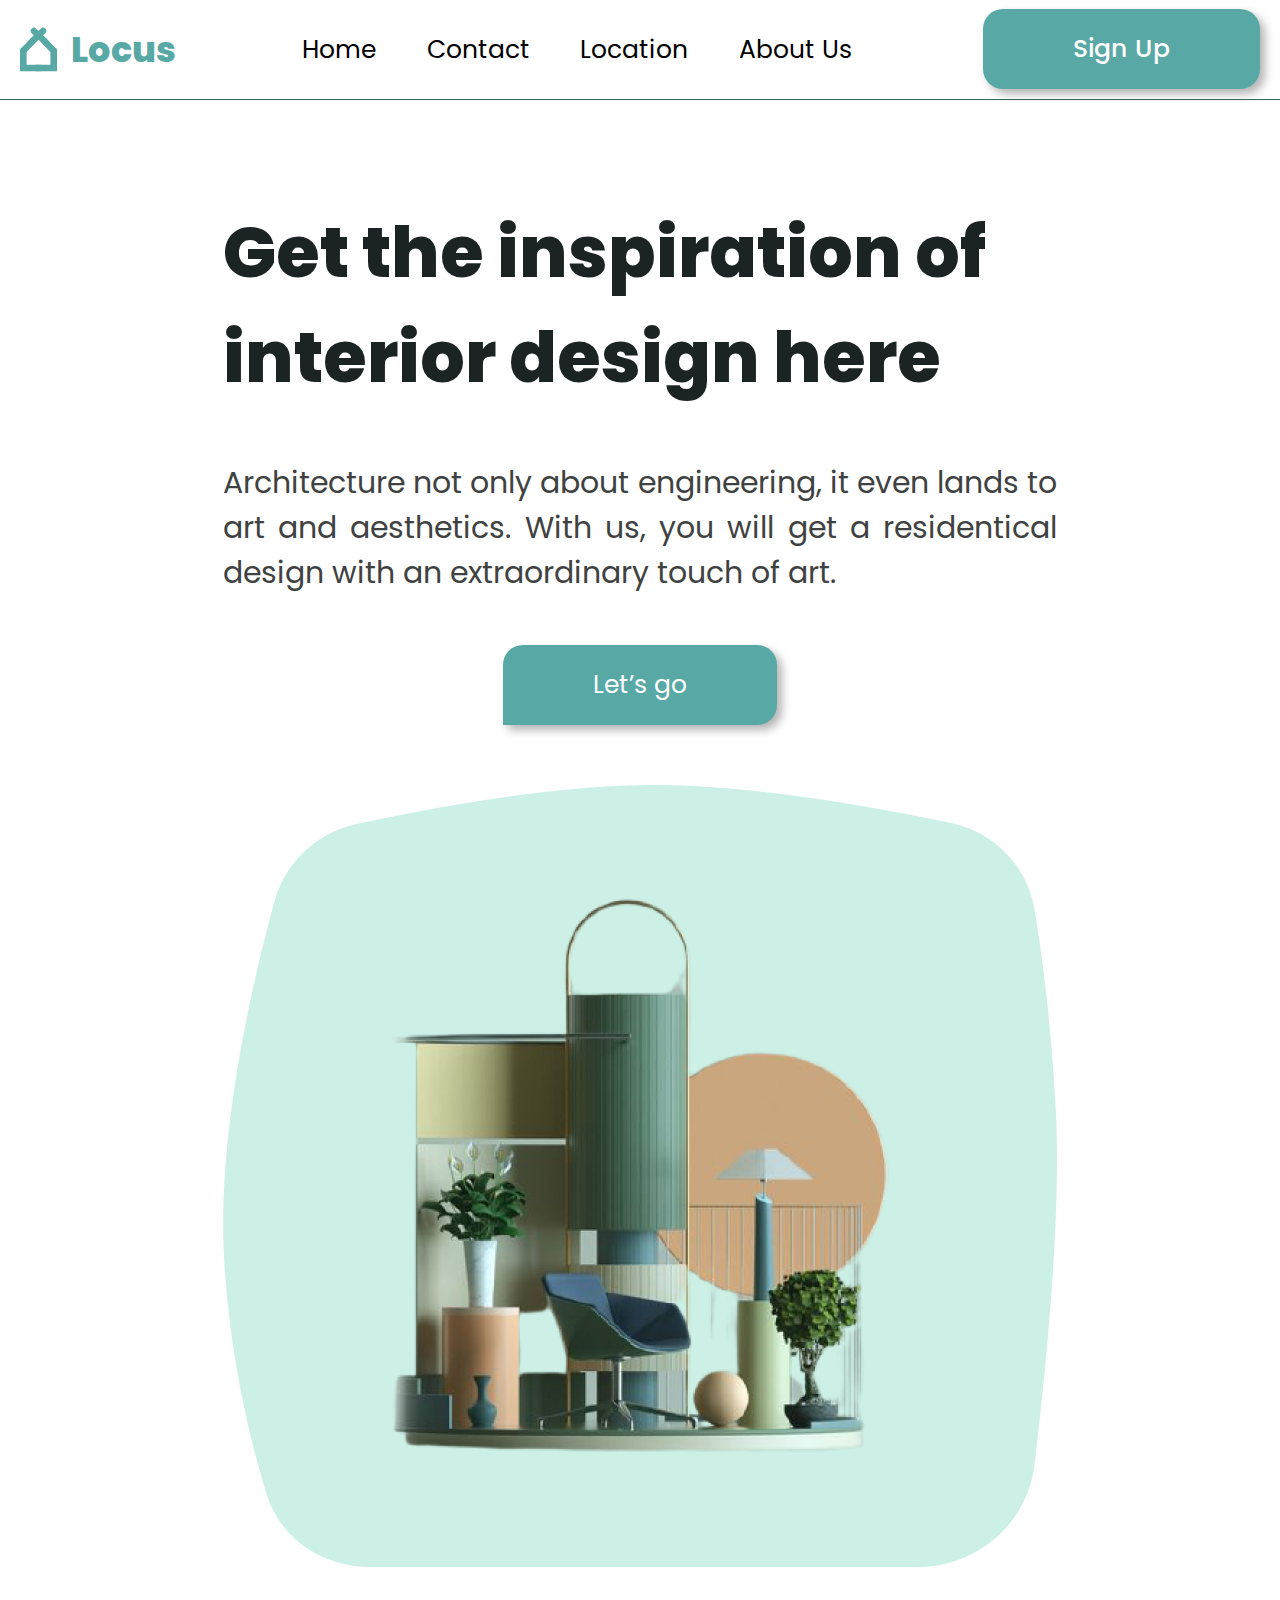
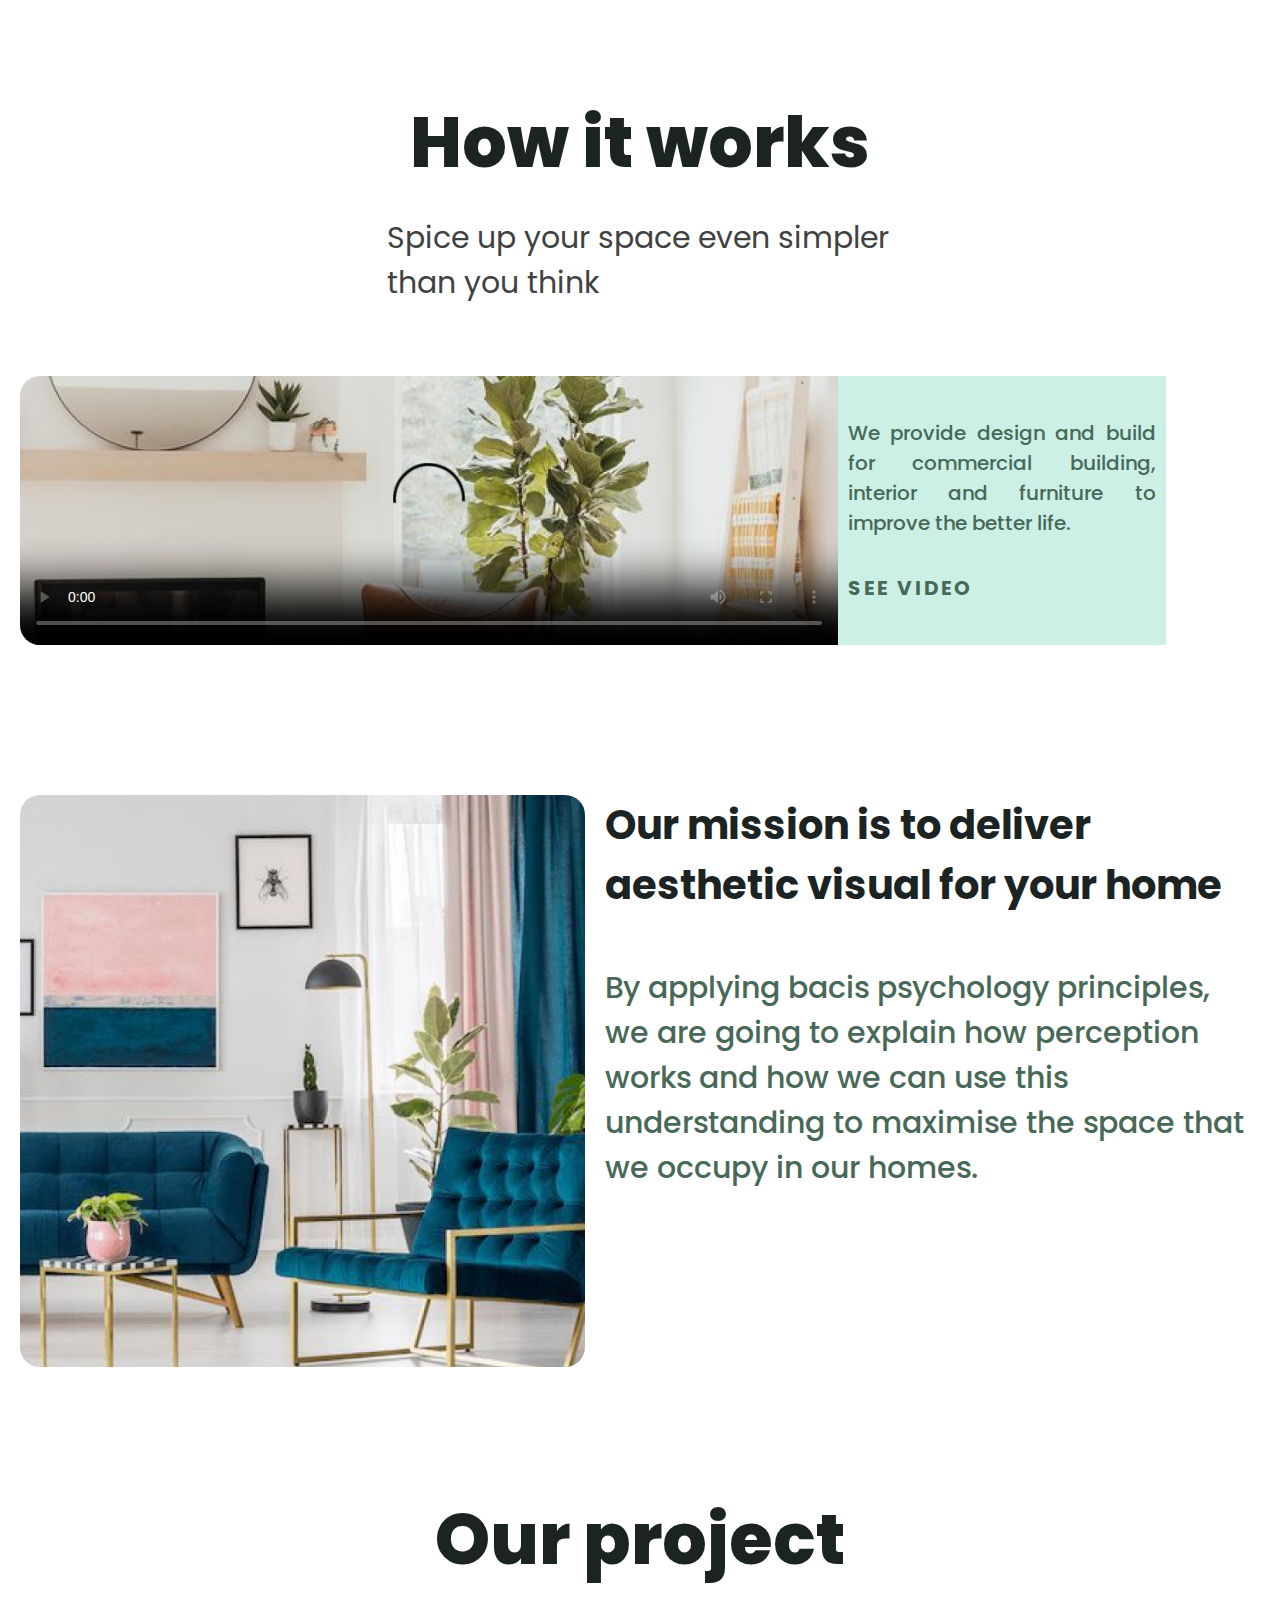
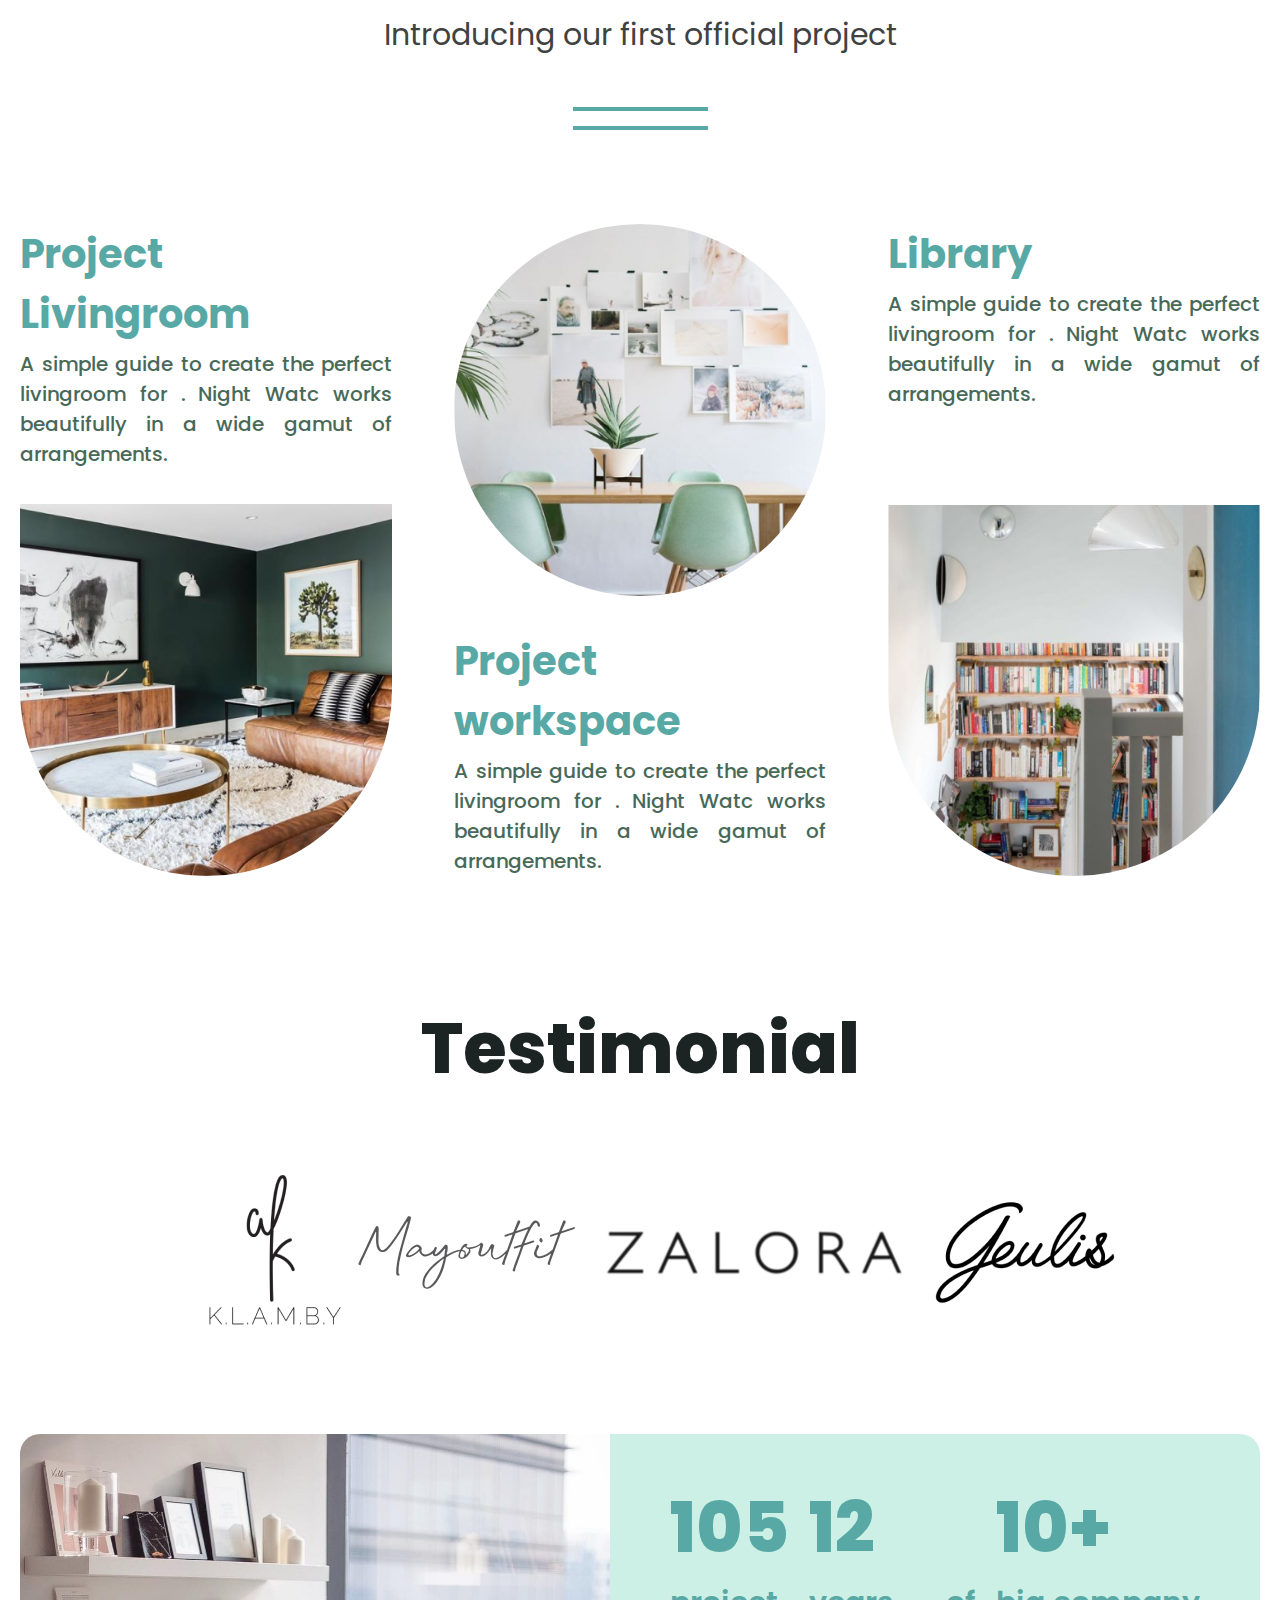
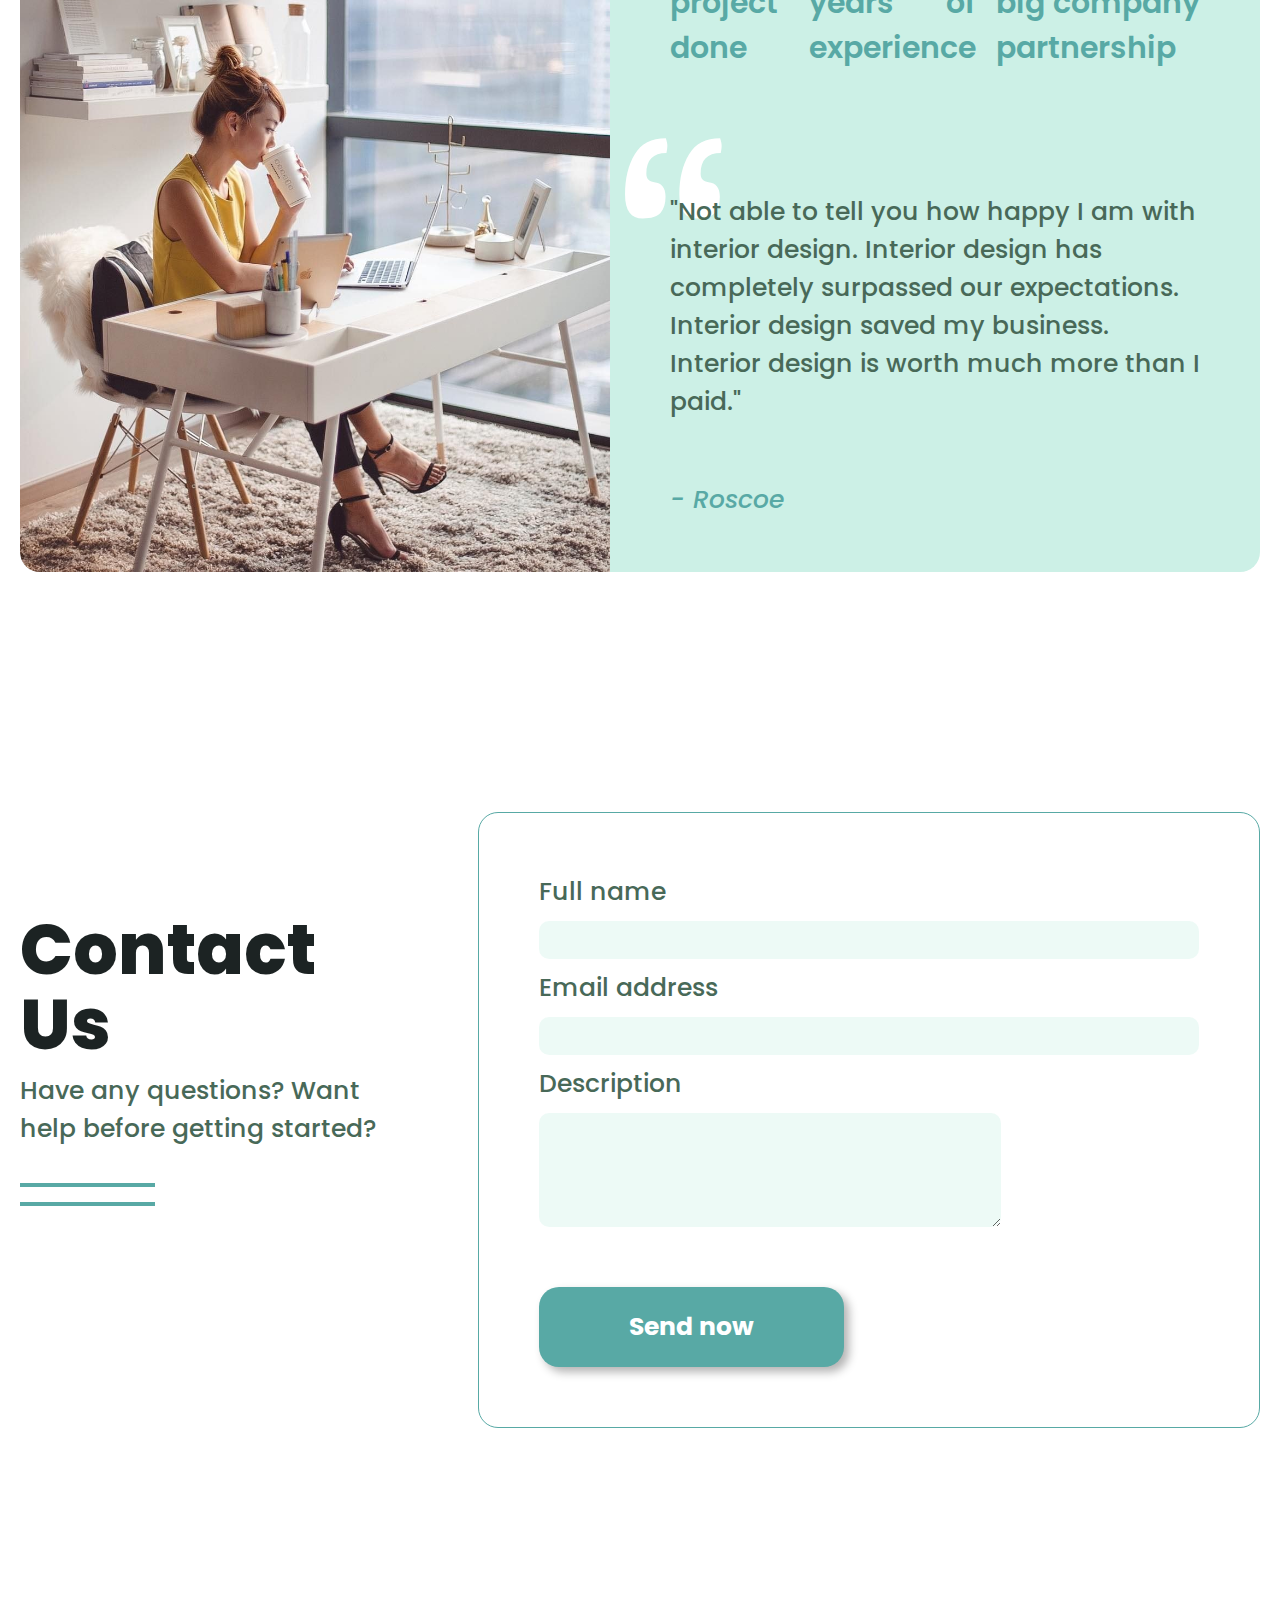
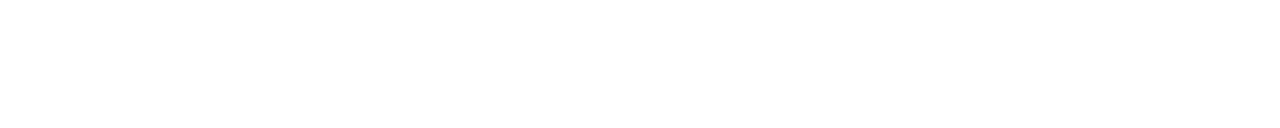
==== commit 1b150a82: "last modify" ====
--- a/index.html
+++ b/index.html
@@ -18,7 +18,7 @@
 
 				<div class="header__inner">
 					<div class="header__logo logo">
-						<img class="logo__img" src="/img/header/logo.svg" alt="Locus">
+						<img class="logo__img" src="img/header/logo.svg" alt="Locus">
 						<a class="logo__name logo__name_active" href="#">Locus<a>
 					</div>
 
@@ -29,6 +29,10 @@
 						<li class="nav__item"><a class="nav__link nav__link_hover nav__link_active" href="#about">About Us</a></li>
 					</ul>
 
+					<a href="#">
+						<img class="header__button-sign-up header__button-sign-up_active" src="img/header/sign-up.svg" alt="sign-up">
+					</a>
+
 					<a class="burger-icon" href="#burger-target">
 						<span></span>
 					</a>
@@ -56,7 +60,7 @@
 					</div>
 					<div class="about__item about__item_photo">
 						<div class="about__image">
-							<img class="about__img" src="/img/about/main-photo.png" alt="main-photo">
+							<img class="about__img" src="img/about/main-photo.png" alt="main-photo">
 							</div >
 						</div>
 					</div>
@@ -79,8 +83,8 @@
 						<div class="how__video">
 							<div class="how__row1 row">
 								<div class="row__items row__item-1">
-									<video controls loop class="row__move" poster="/img/how/video-foto_1063_on_350.jpg">
-										<source src="/img/video/Funkylicious.mp4">
+									<video controls loop class="row__move" poster="img/how/video-foto_1063_on_350.jpg">
+										<source src="img/video/Funkylicious.mp4">
 									</video>
 								</div>
 
@@ -101,7 +105,7 @@
 						<div class="how__row2">
 							<div class="how__items how__item-1">
 								<div class="how__image-block">
-									<img class="how__image" src="/img/how/sofa_642x650.jpg" alt="sofa-photo">
+									<img class="how__image" src="img/how/sofa_642x650.jpg" alt="sofa-photo">
 								</div>
 							</div >
 
@@ -140,7 +144,7 @@
 								<p class="project__item-text">A simple guide to create the perfect livingroom for . Night Watc works beautifully in a wide gamut of arrangements.</p>
 							</div >
 							<div class="project__item-block project__item-block_underline">
-								<img class="project__item-image project__item-image_hover" src="/img/project/livingroom.jpg" alt="sofa-photo">
+								<img class="project__item-image project__item-image_hover" src="img/project/livingroom.jpg" alt="sofa-photo">
 							</div >
 						</a>
 
@@ -150,7 +154,7 @@
 								<p class="project__item-text project__item-text_center">A simple guide to create the perfect livingroom for . Night Watc works beautifully in a wide gamut of arrangements.</p>
 							</div >
 							<div class="project__item-block project__item-block_center project__item-block_underline">
-								<img class="project__item-image project__item-image_hover project__item-image_radius" src="/img/project/workspace.jpg" alt="chairs-photo">
+								<img class="project__item-image project__item-image_hover project__item-image_radius" src="img/project/workspace.jpg" alt="chairs-photo">
 							</div >
 						</a>
 
@@ -160,7 +164,7 @@
 								<p class="project__item-text">A simple guide to create the perfect livingroom for . Night Watc works beautifully in a wide gamut of arrangements.</p>
 							</div >
 							<div class="project__item-block">
-								<img class="project__item-image project__item-image_hover" src="/img/project/library.jpg" alt="library-photo">
+								<img class="project__item-image project__item-image_hover" src="img/project/library.jpg" alt="library-photo">
 							</div >
 						</a>
 
@@ -179,16 +183,16 @@
 					<h2 class="certificate__title title">Testimonial</h2>
 
 					<div class="certificate__captions">
-						<img class="certificate__caption" src="/img/certificate/poster1.png" alt="certificate poster photo">
-						<img class="certificate__caption" src="/img/certificate/poster2.png" alt="certificate poster photo">
-						<img class="certificate__caption" src="/img/certificate/poster3.png" alt="certificate poster photo">
-						<img class="certificate__caption" src="/img/certificate/poster4.png" alt="certificate poster photo">
+						<img class="certificate__caption" src="img/certificate/poster1.png" alt="certificate poster photo">
+						<img class="certificate__caption" src="img/certificate/poster2.png" alt="certificate poster photo">
+						<img class="certificate__caption" src="img/certificate/poster3.png" alt="certificate poster photo">
+						<img class="certificate__caption" src="img/certificate/poster4.png" alt="certificate poster photo">
 					</div>
 
 					<div class="certificate__info">
 
 						<div class="certificate__image">
-							<img src="/img/certificate/photo-certificate.jpg" alt="photo sertificate">
+							<img src="img/certificate/photo-certificate.jpg" alt="photo sertificate">
 						</div>
 
 						<div class="certificate__content">
@@ -210,7 +214,7 @@
 								</div>
 
 								<div class="certificate__quote">
-									<img class="certificate__quote-image" src="/img/certificate/svg-quote.svg" alt="quote image">
+									<img class="certificate__quote-image" src="img/certificate/svg-quote.svg" alt="quote image">
 									<blockquote class="certificate__blockquote">&quot;Not able to tell you how happy I am with interior design. Interior design has completely surpassed our expectations. Interior design saved my business. Interior design is worth much more than I paid.&quot;</blockquote>
 									<cite class="certificate__author">- Roscoe</сite>
 								</div>
@@ -245,7 +249,7 @@
 							</div>
 							<div class="form__description-columns">
 								<label class="form__label" for="form__textarea-description">Description</label>
-								<textarea placeholder=" " class="form__textarea-place form__focus" tabindex="3" rows="3" cols="1" required></textarea>
+								<textarea placeholder=" " class="form__textarea-place form__focus" tabindex="3"  id="form__textarea-description" rows="3" cols="1" required></textarea>
 							</div>
 							<button class="form__input-button btn btn_hover btn_active" tabindex="4" type="submit" value="submit">Send now</button>
 						</form>
@@ -255,7 +259,6 @@
 			</div>
 		</footer>
 
-			<script src="/js/burger.js"></script>
 	</body>
 
 </html>--- a/css/style.css
+++ b/css/style.css
@@ -37,6 +37,10 @@
 
 input, button, textarea {
 	font-family: inherit;
+}
+
+input, button, textarea, select, a, label {
+	-webkit-tap-highlight-color: transparent;
 }
 
 input::-ms-clear {
@@ -175,10 +179,6 @@
 	transition: 300ms ease-in-out;
 }
 
-.header {
-	min-height: 100px;
-	border-bottom: 1px solid #486958;
-}
 .header__position {
 	position: fixed;
 	top: 0;
@@ -187,6 +187,7 @@
 	width: 100%;
 	height: 100px;
 	background-color: #ffffff;
+	border-bottom: 1px solid #486958;
 }
 .header__inner {
 	margin: 9px 0;
@@ -221,6 +222,16 @@
 	    -ms-flex-pack: justify;
 	        justify-content: space-between;
 	caret-color: transparent;
+}
+.header__button-sign-up {
+	display: none;
+	width: 60px;
+	position: relative;
+	margin-right: 10px;
+}
+.header__button-sign-up_active:active {
+	left: 2.5px;
+	width: 65px;
 }
 .header__btn {
 	border-radius: 20px;
@@ -327,10 +338,14 @@
 }
 
 @media (max-width: 1024px) {
+	.header__position {
+		height: 80px;
+	}
 	.header__inner {
 		-webkit-box-pack: start;
 		    -ms-flex-pack: start;
 		        justify-content: flex-start;
+		height: 60px;
 	}
 	.header__logo {
 		margin-right: auto;
@@ -361,6 +376,9 @@
 		-webkit-transition: 1s cubic-bezier(0.19, 1, 0.22, 1), width 0.8s, border-radius 0.5s 0.4s;
 		transition: 1s cubic-bezier(0.19, 1, 0.22, 1), width 0.8s, border-radius 0.5s 0.4s;
 	}
+	.header__button-sign-up {
+		display: block;
+	}
 	.header__btn {
 		display: none;
 	}
@@ -377,13 +395,13 @@
 		-webkit-transform: rotate(315deg);
 		        transform: rotate(315deg);
 		background-color: #FEC62D;
-		top: 17.5px;
+		top: 15px;
 		-webkit-transition: 1s;
 		transition: 1s;
 	}
 	#burger-target:target ~ .burger-icon span {
 		background-color: transparent;
-		top: 17.5px;
+		top: 15px;
 		width: 0;
 		-webkit-transition: 0.4s;
 		transition: 0.4s;
@@ -392,7 +410,7 @@
 		-webkit-transform: rotate(-315deg);
 		        transform: rotate(-315deg);
 		background-color: #FEC62D;
-		bottom: 17.5px;
+		bottom: 15px;
 		-webkit-transition: 1s;
 		transition: 1s;
 	}
@@ -430,6 +448,61 @@
 	#burger-target:target {
 		top: 110px;
 		right: 10px;
+	}
+}
+@media (max-width: 768px) {
+	.header__position {
+		height: 60px;
+	}
+	.header__inner {
+		height: 40px;
+	}
+	.header__button-sign-up {
+		width: 53px;
+	}
+	.header__button-sign-up_active:active {
+		width: 58px;
+	}
+	.burger-icon {
+		position: relative;
+		width: 45px;
+		height: 35px;
+		caret-color: transparent;
+	}
+	.burger-icon::before {
+		content: " ";
+		position: absolute;
+		top: 0;
+		left: 0;
+		width: 100%;
+		height: 5px;
+		background-color: #58A9A5;
+		border-radius: 5px;
+		-webkit-transition: 300ms ease-in-out;
+		transition: 300ms ease-in-out;
+	}
+	.burger-icon span {
+		position: absolute;
+		top: 15px;
+		left: 0;
+		width: 100%;
+		height: 5px;
+		background-color: #58A9A5;
+		border-radius: 5px;
+		-webkit-transition: 300ms ease-in-out;
+		transition: 300ms ease-in-out;
+	}
+	.burger-icon::after {
+		content: " ";
+		position: absolute;
+		bottom: 0;
+		left: 0;
+		width: 100%;
+		height: 5px;
+		background-color: #58A9A5;
+		border-radius: 5px;
+		-webkit-transition: 300ms ease-in-out;
+		transition: 300ms ease-in-out;
 	}
 }
 .title {
@@ -1744,9 +1817,7 @@
 	}
 }
 .feedback__form {
-	-webkit-box-flex: 0;
-	    -ms-flex: 0 1 956px;
-	        flex: 0 1 956px;
+	padding: 60px;
 	border: 1px solid #58A9A5;
 	overflow: visible;
 }
@@ -1759,7 +1830,6 @@
 	display: -webkit-box;
 	display: -ms-flexbox;
 	display: flex;
-	padding: 60px;
 	-webkit-box-orient: vertical;
 	-webkit-box-direction: normal;
 	    -ms-flex-direction: column;
@@ -1814,7 +1884,6 @@
 }
 .feedback .form__label {
 	margin-bottom: 10px;
-	position: relative;
 	font-family: "Poppins";
 	font-style: normal;
 	font-weight: 500;
@@ -1871,7 +1940,6 @@
 }
 .feedback .form__textarea-place {
 	padding: 0 10px;
-	margin-right: 60px;
 	width: 70%;
 	cursor: pointer;
 	font-family: "Poppins";
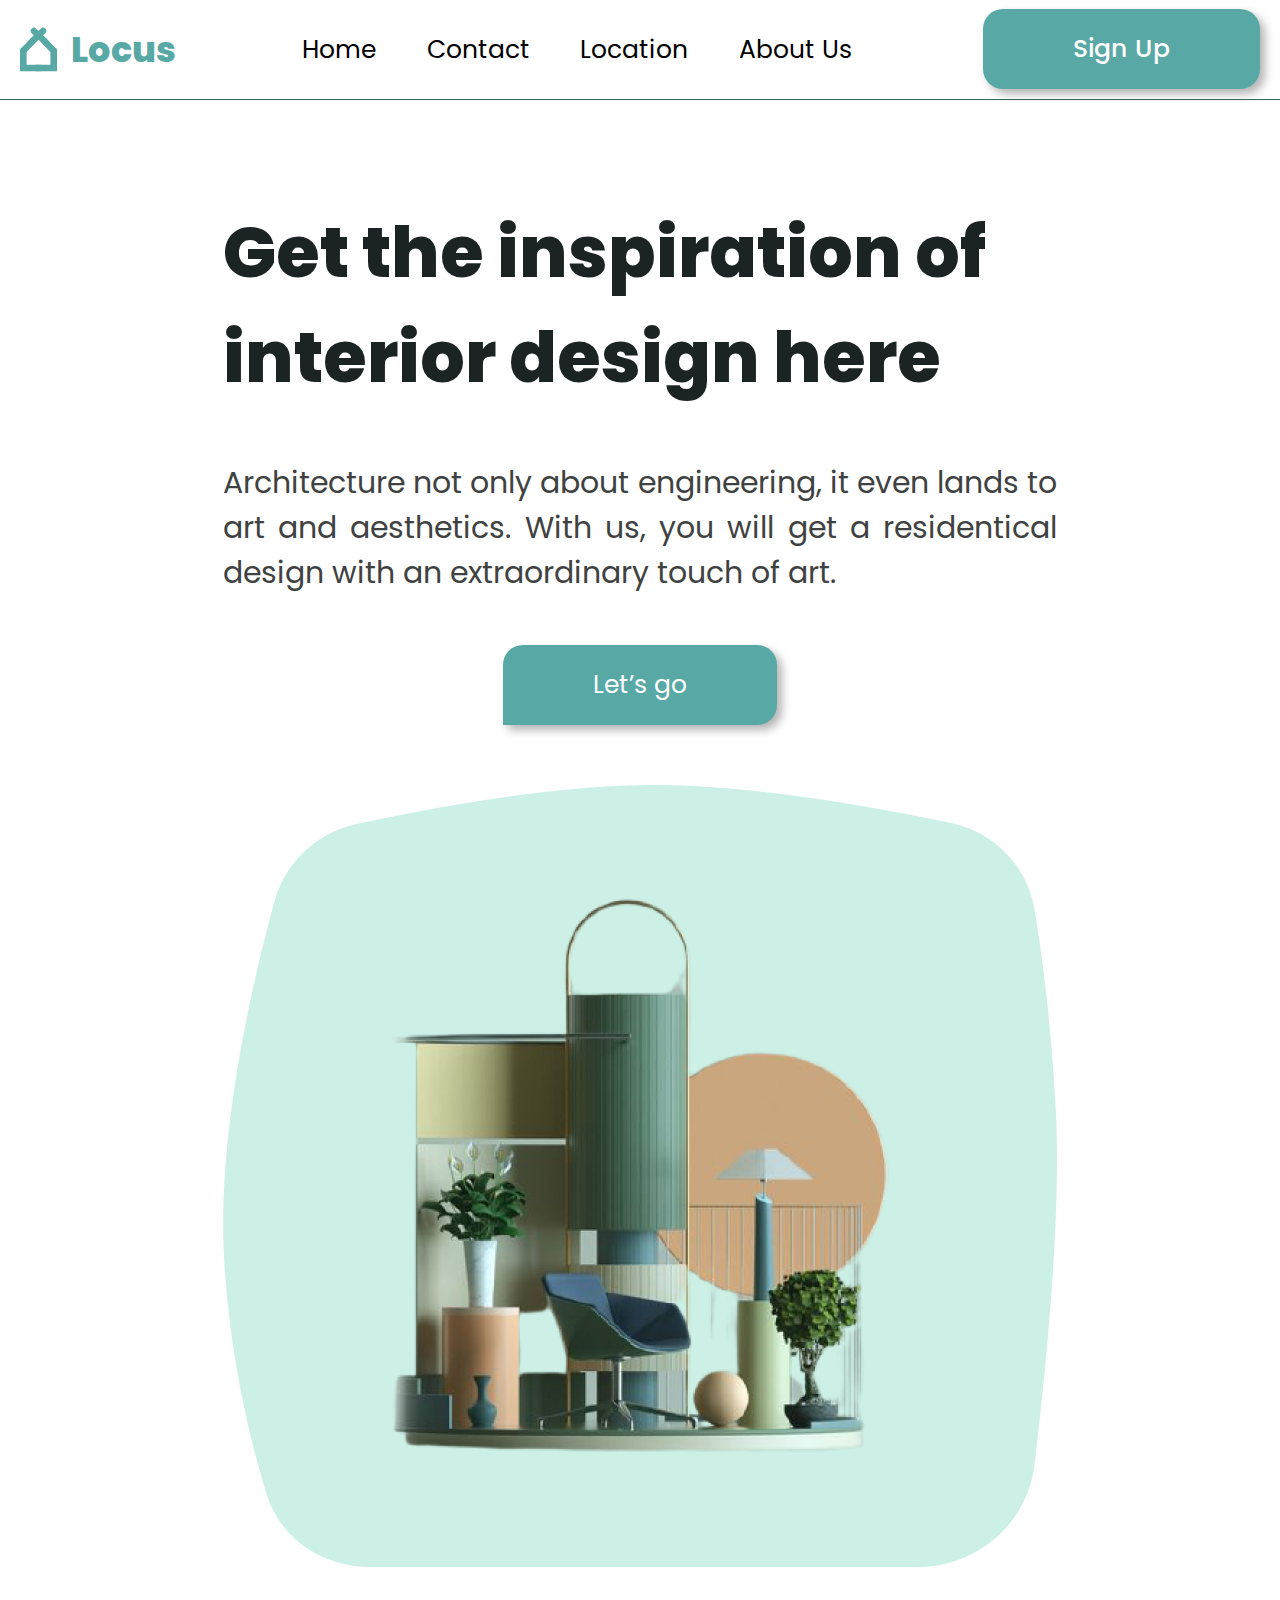
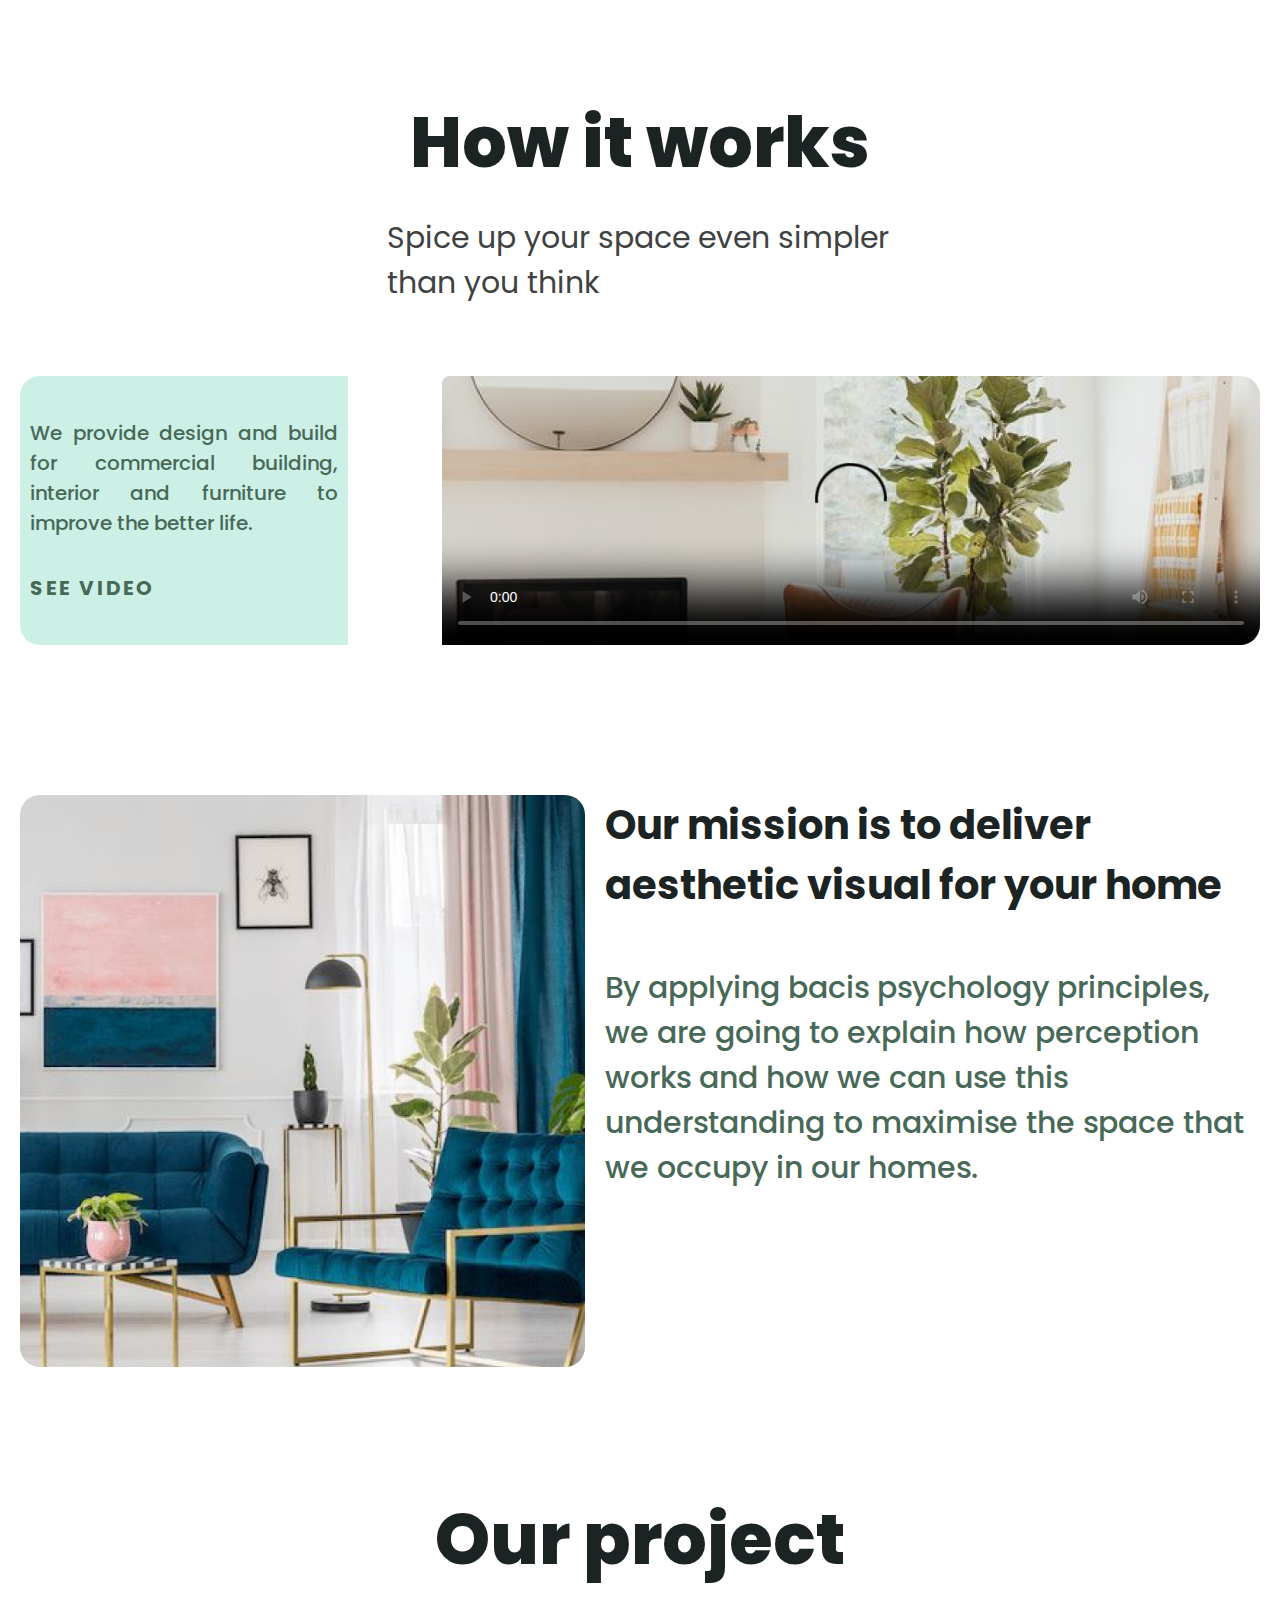
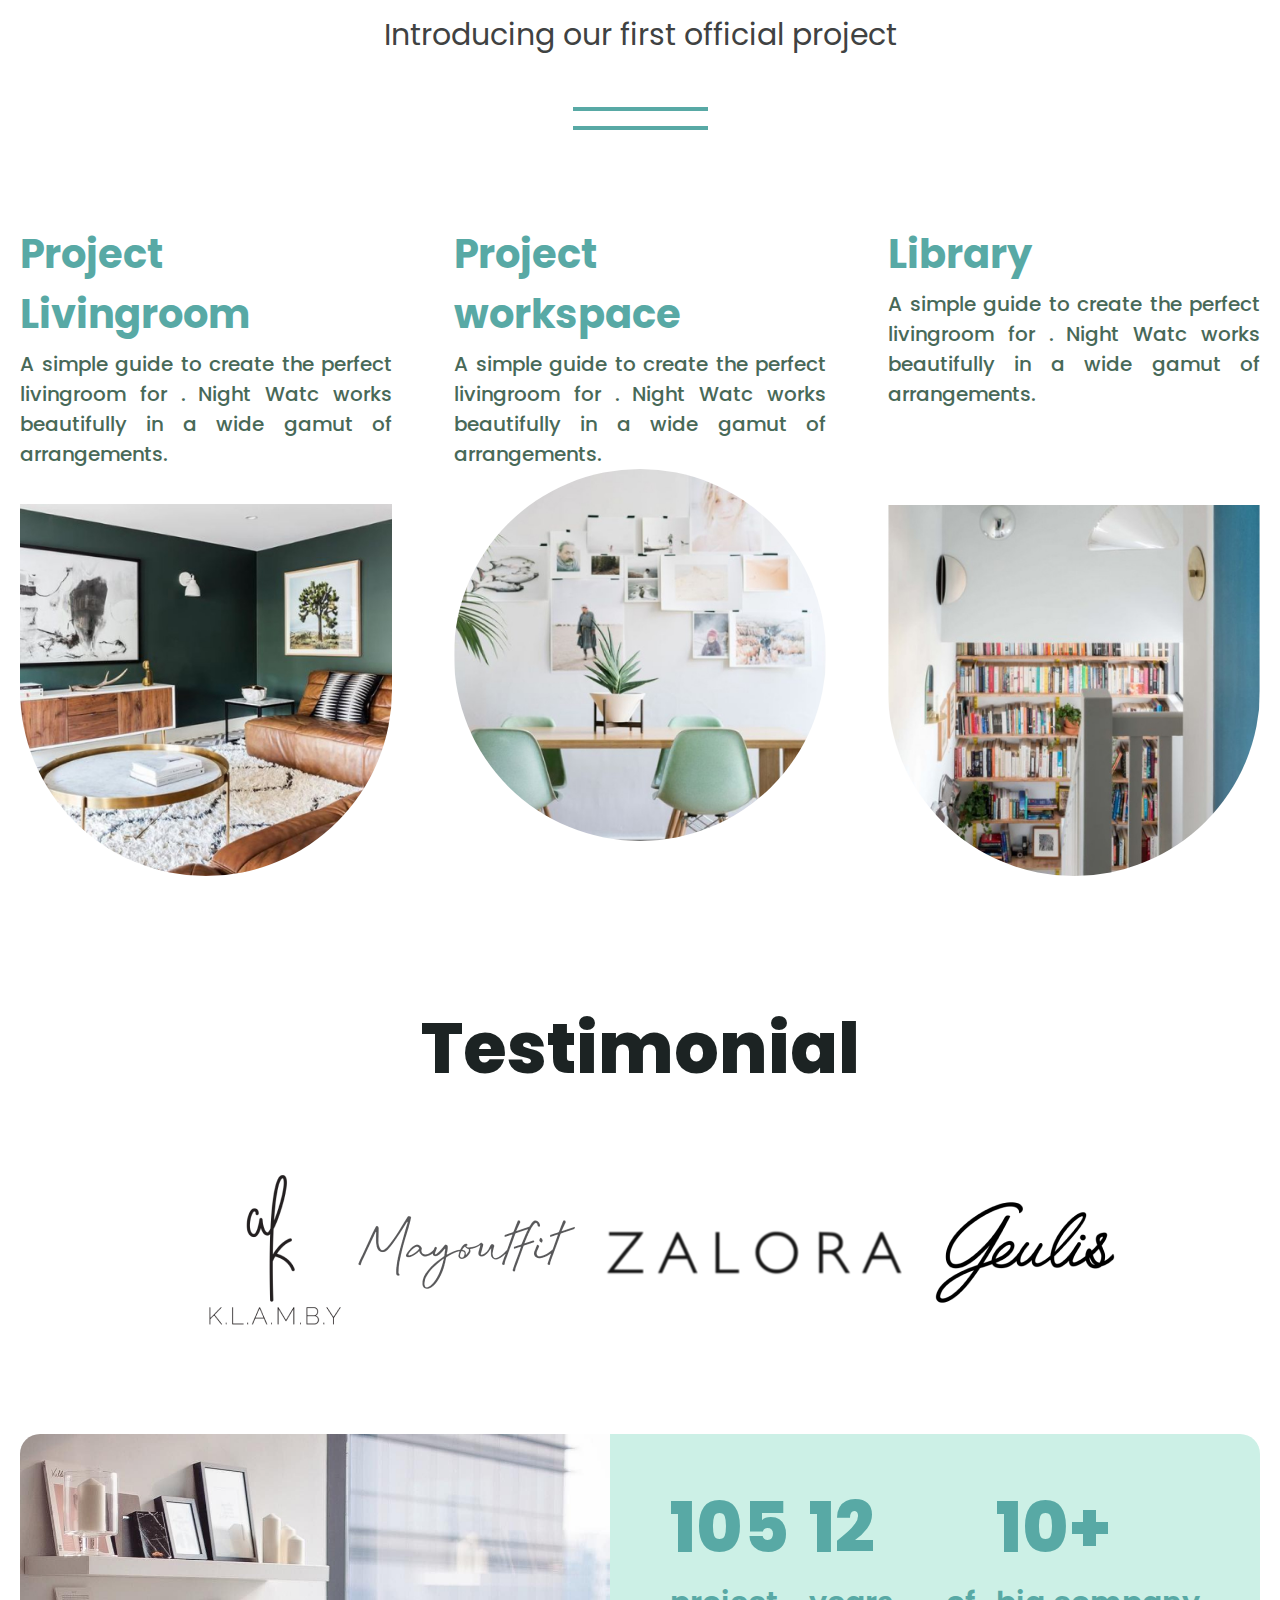
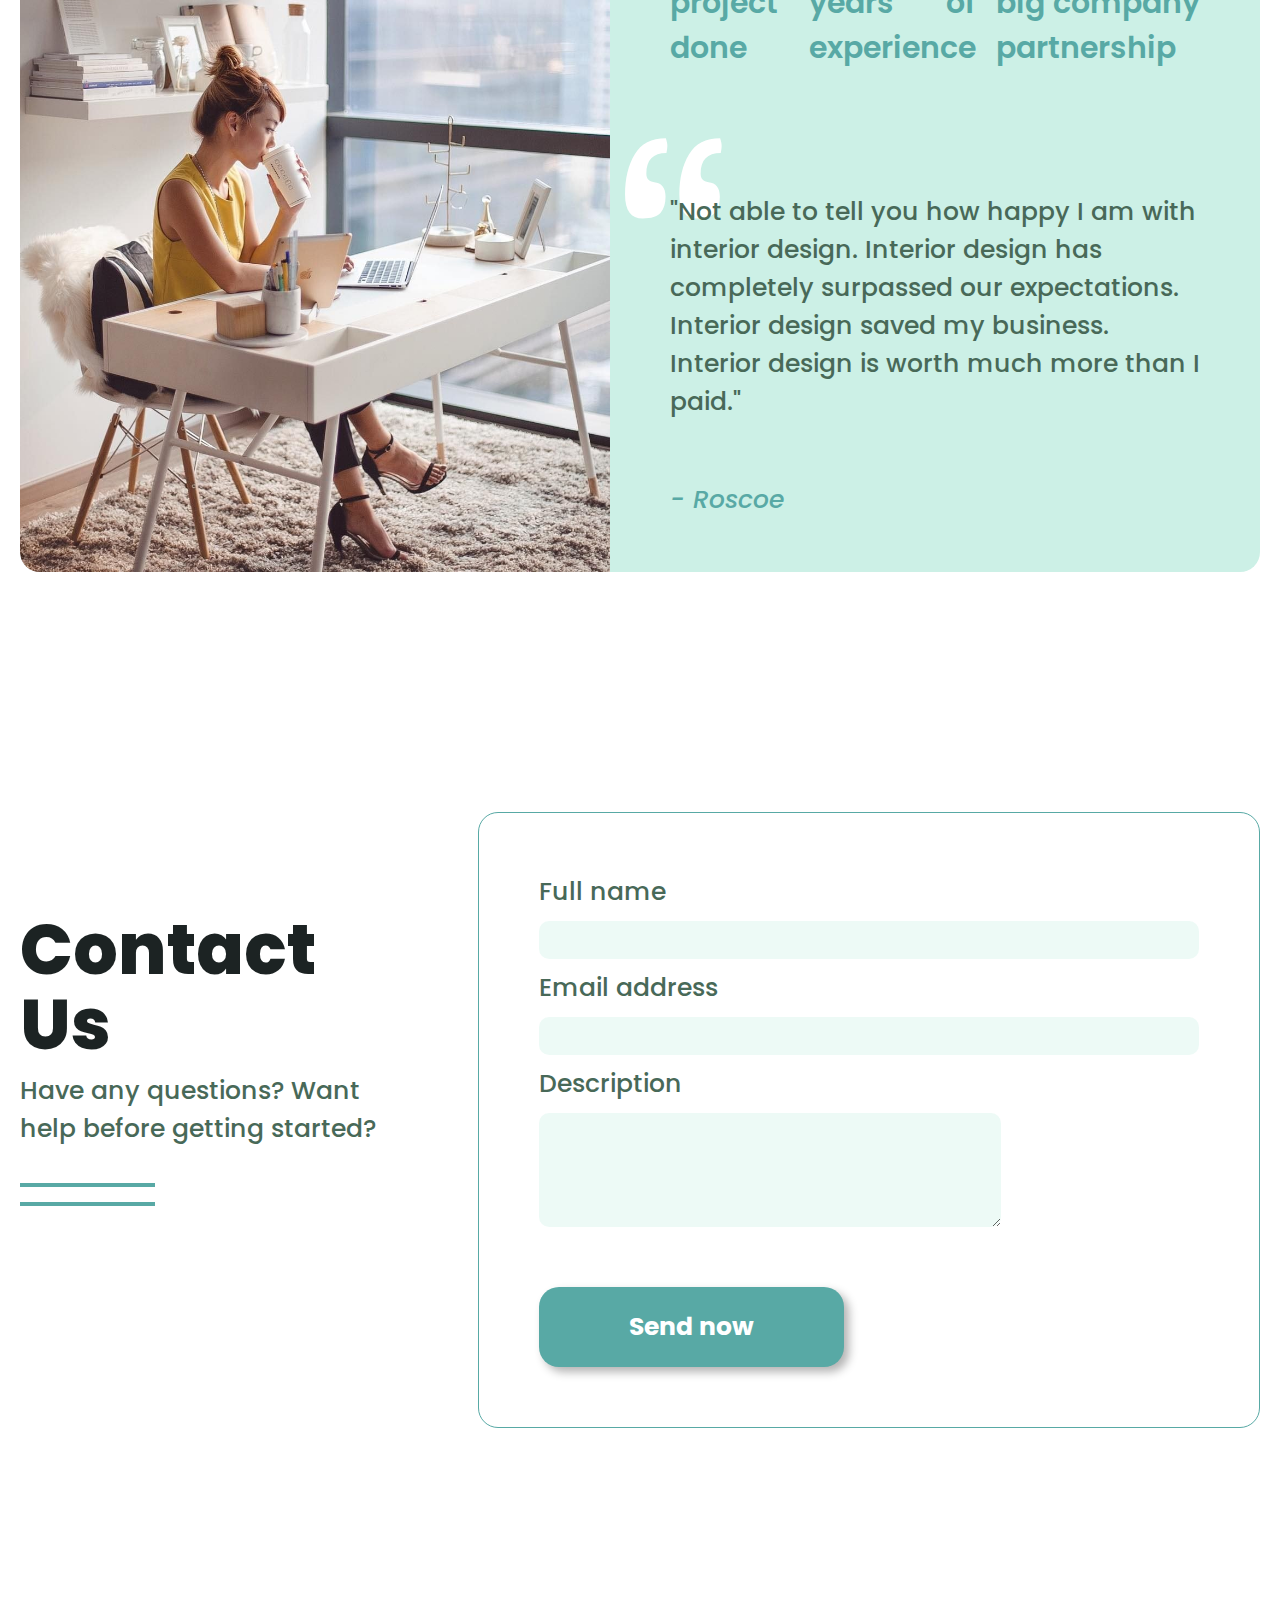
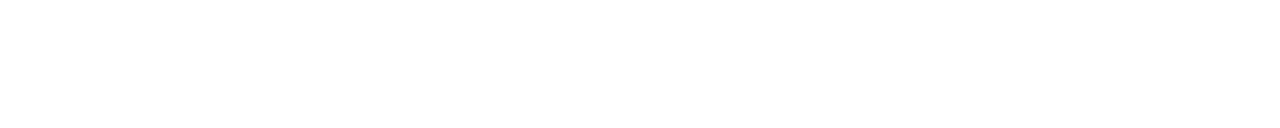
==== commit 5df0cd86: "small changes" ====
--- a/index.html
+++ b/index.html
@@ -13,251 +13,216 @@
 
 	<body>
 
-		<header class="header header__position">
-			<div class="container">
-
-				<div class="header__inner">
-					<div class="header__logo logo">
-						<img class="logo__img" src="img/header/logo.svg" alt="Locus">
-						<a class="logo__name logo__name_active" href="#">Locus<a>
-					</div>
-
-					<ul class="header__nav nav" id="burger-target">
-						<li class="nav__item"><a class="nav__link nav__link_hover nav__link_active" href="#">Home<a></li>
-						<li class="nav__item"><a class="nav__link nav__link_hover nav__link_active" href="#contact">Contact<a></li>
-						<li class="nav__item"><a class="nav__link nav__link_hover nav__link_active" href="#location">Location<a></li>
-						<li class="nav__item"><a class="nav__link nav__link_hover nav__link_active" href="#about">About Us</a></li>
-					</ul>
-
-					<a href="#">
-						<img class="header__button-sign-up header__button-sign-up_active" src="img/header/sign-up.svg" alt="sign-up">
-					</a>
-
-					<a class="burger-icon" href="#burger-target">
-						<span></span>
-					</a>
-
-					<a class="burger-link" href="#">
-					</a>
-
-					<button class="btn header__btn btn_hover btn_active">sign up</button>
-
-				</div >
-			</div>
-		</header>
-		<main class="main">
-
-		<section class="about">
-			<div class="container">
-
-				<div class="about__content">
-					<div class="about__item about__item_text">
-						<div class="about__description">
-							<h1 class="about__title title">Get the inspiration of interior design here</h1>
-							<p class="about__text text">Architecture not only about engineering, it even lands to art and aesthetics. With us, you will get a residentical design with an extraordinary touch of art.</p>
-							<button class="about__btn btn btn_hover btn_active">Let’s go</button>
-						</div>
-					</div>
-					<div class="about__item about__item_photo">
-						<div class="about__image">
-							<img class="about__img" src="img/about/main-photo.png" alt="main-photo">
-							</div >
-						</div>
-					</div>
+		<div class="wrapper">
+
+			<header class="header header__position">
+				<div class="container">
+					<div class="header__inner">
+						<div class="header__logo logo">
+							<img class="logo__img" src="img/header/logo.svg" alt="Locus">
+							<a class="logo__name logo__name_active" href="#">Locus<a>
+						</div>
+						<ul class="header__nav nav" id="burger-target">
+							<li class="nav__item"><a class="nav__link nav__link_hover nav__link_active" href="#">Home<a></li>
+							<li class="nav__item"><a class="nav__link nav__link_hover nav__link_active" href="#contact">Contact<a></li>
+							<li class="nav__item"><a class="nav__link nav__link_hover nav__link_active" href="#location">Location<a></li>
+							<li class="nav__item"><a class="nav__link nav__link_hover nav__link_active" href="#about">About Us</a></li>
+						</ul>
+						<a href="#">
+							<img class="header__button-sign-up header__button-sign-up_active" src="img/header/sign-up.svg" alt="sign-up">
+						</a>
+						<a class="burger-icon" href="#burger-target">
+							<span></span>
+						</a>
+						<a class="burger-link" href="#">
+						</a>
+						<button class="btn header__btn btn_hover btn_active">sign up</button>
+					</div >
 				</div>
-
-			</div>
-		</section>
-
-		<section class="how" id="location">
-			<div class="container">
-
-				<div class="how__content">
-					<div class="how__inner-1">
-
-						<div class="how__description">
-							<h2 class="how__title title">How it works</h2>
-							<p class="how__text text">Spice up your space even simpler than you think</p>
-						</div>
-
-						<div class="how__video">
-							<div class="how__row1 row">
-								<div class="row__items row__item-1">
-									<video controls loop class="row__move" poster="img/how/video-foto_1063_on_350.jpg">
-										<source src="img/video/Funkylicious.mp4">
-									</video>
-								</div>
-
-								<div class="row__items row__item-2">
-									<div class="row__description-column">
-										<div class="row__description-inner">
-											<p class="row__text">We provide design and build for commercial building, interior and furniture to improve the better life. </p>
-											<p class="row__player-text"><span class="row__player-only-text">see video</span ></p>
+			</header>
+
+			<main class="main">
+
+				<section class="about">
+					<div class="container">
+						<div class="about__content">
+							<div class="about__item about__item_text">
+								<div class="about__description">
+									<h1 class="about__title title">Get the inspiration of interior design here</h1>
+									<p class="about__text text">Architecture not only about engineering, it even lands to art and aesthetics. With us, you will get a residentical design with an extraordinary touch of art.</p>
+									<button class="about__btn btn btn_hover btn_active">Let’s go</button>
+								</div>
+							</div>
+							<div class="about__item about__item_photo">
+								<div class="about__image">
+									<img class="about__img" src="img/about/main-photo.png" alt="main-photo">
+									</div >
+								</div>
+							</div>
+						</div>
+					</div>
+				</section>
+
+				<section class="how" id="location">
+					<div class="container">
+						<div class="how__content">
+							<div class="how__inner-1">
+								<div class="how__description">
+									<h2 class="how__title title">How it works</h2>
+									<p class="how__text text">Spice up your space even simpler than you think</p>
+								</div>
+								<div class="how__video">
+									<div class="how__row1 row">
+										<div class="row__items row__item-1">
+											<video controls loop class="row__move" poster="img/how/video-foto_1063_on_350.jpg">
+												<source src="img/video/Funkylicious.mp4">
+											</video>
+										</div>
+										<div class="row__items row__item-2">
+											<div class="row__description-column">
+												<div class="row__description-inner">
+													<p class="row__text">We provide design and build for commercial building, interior and furniture to improve the better life. </p>
+													<p class="row__player-text"><span class="row__player-only-text">see video</span ></p>
+												</div>
+											</div>
 										</div>
 									</div>
 								</div>
 							</div>
-						</div>
-					</div>
-
-					<div class="how__inner-2">
-
-						<div class="how__row2">
-							<div class="how__items how__item-1">
-								<div class="how__image-block">
-									<img class="how__image" src="img/how/sofa_642x650.jpg" alt="sofa-photo">
-								</div>
-							</div >
-
-							<div class="how__items how__item-2">
-								<div class="how__description-right">
-									<div class="how__desc-row">
-										<h3 class="how__desc-title">Our mission is to deliver aesthetic visual for your home</h3>
-										<p class="how__desc-text">By applying bacis psychology principles,  we are going to explain how perception  works and how we can use this understanding  to maximise the space that we occupy in  our homes.</p>
+							<div class="how__inner-2">
+								<div class="how__row2">
+									<div class="how__items how__item-1">
+										<div class="how__image-block">
+											<img class="how__image" src="img/how/sofa_642x650.jpg" alt="sofa-photo">
+										</div>
+									</div >
+									<div class="how__items how__item-2">
+										<div class="how__description-right">
+											<div class="how__desc-row">
+												<h3 class="how__desc-title">Our mission is to deliver aesthetic visual for your home</h3>
+												<p class="how__desc-text">By applying bacis psychology principles,  we are going to explain how perception  works and how we can use this understanding  to maximise the space that we occupy in  our homes.</p>
+											</div>
+										</div>
 									</div>
 								</div>
 							</div>
-
-						</div>
-					</div>
-				</div >
-
-			</div>
-		</section>
-
-
-
-		<section class="project" id="about">
-			<div class="container">
-				<div class="project__inner">
-
-					<div class="project__description">
-						<h2 class="project__title title">Our project </h2>
-						<p class="project__text text">Introducing our first official project</p>
-					</div>
-
-					<div class="project__content">
-
-						<a class="project__item project__item_first" href="https://www.livingroomideas.eu/">
-							<div class="project__main-text">
-								<h3 class="project__item-title">Project Livingroom</h3>
-								<p class="project__item-text">A simple guide to create the perfect livingroom for . Night Watc works beautifully in a wide gamut of arrangements.</p>
-							</div >
-							<div class="project__item-block project__item-block_underline">
-								<img class="project__item-image project__item-image_hover" src="img/project/livingroom.jpg" alt="sofa-photo">
-							</div >
-						</a>
-
-						<a class="project__item project__item_center" href="https://www.ivd.ru/dizajn-i-dekor/rabocee-mesto">
-							<div class="project__main-text project__main-text_center">
-								<h3 class="project__item-title">Project workspace</h3>
-								<p class="project__item-text project__item-text_center">A simple guide to create the perfect livingroom for . Night Watc works beautifully in a wide gamut of arrangements.</p>
-							</div >
-							<div class="project__item-block project__item-block_center project__item-block_underline">
-								<img class="project__item-image project__item-image_hover project__item-image_radius" src="img/project/workspace.jpg" alt="chairs-photo">
-							</div >
-						</a>
-
-						<a class="project__item project__item_last" href="https://all-library.ru/">
-							<div class="project__main-text ">
-								<h3 class="project__item-title">Library</h3>
-								<p class="project__item-text">A simple guide to create the perfect livingroom for . Night Watc works beautifully in a wide gamut of arrangements.</p>
-							</div >
-							<div class="project__item-block">
-								<img class="project__item-image project__item-image_hover" src="img/project/library.jpg" alt="library-photo">
-							</div >
-						</a>
-
-					</div>
-
+						</div >
+					</div>
+				</section>
+
+				<section class="project" id="about">
+					<div class="container">
+						<div class="project__inner">
+							<div class="project__description">
+								<h2 class="project__title title">Our project </h2>
+								<p class="project__text text">Introducing our first official project</p>
+							</div>
+							<div class="project__content">
+								<a class="project__item project__item_first" href="https://www.livingroomideas.eu/">
+									<div class="project__main-text">
+										<h3 class="project__item-title">Project Livingroom</h3>
+										<p class="project__item-text">A simple guide to create the perfect livingroom for . Night Watc works beautifully in a wide gamut of arrangements.</p>
+									</div >
+									<div class="project__item-block project__item-block_underline">
+										<img class="project__item-image project__item-image_hover" src="img/project/livingroom.jpg" alt="sofa-photo">
+									</div >
+								</a>
+								<a class="project__item project__item_center" href="https://www.ivd.ru/dizajn-i-dekor/rabocee-mesto">
+									<div class="project__main-text project__main-text_center">
+										<h3 class="project__item-title">Project workspace</h3>
+										<p class="project__item-text project__item-text_center">A simple guide to create the perfect livingroom for . Night Watc works beautifully in a wide gamut of arrangements.</p>
+									</div >
+									<div class="project__item-block project__item-block_center project__item-block_underline">
+										<img class="project__item-image project__item-image_hover project__item-image_radius" src="img/project/workspace.jpg" alt="chairs-photo">
+									</div >
+								</a>
+								<a class="project__item project__item_last" href="https://all-library.ru/">
+									<div class="project__main-text ">
+										<h3 class="project__item-title">Library</h3>
+										<p class="project__item-text">A simple guide to create the perfect livingroom for . Night Watc works beautifully in a wide gamut of arrangements.</p>
+									</div >
+									<div class="project__item-block">
+										<img class="project__item-image project__item-image_hover" src="img/project/library.jpg" alt="library-photo">
+									</div >
+								</a>
+							</div>
+						</div>
+					</div>
+				</section>
+
+				<section class="certificate">
+					<div class="container">
+						<div class="certificate__inner">
+							<h2 class="certificate__title title">Testimonial</h2>
+							<div class="certificate__captions">
+								<img class="certificate__caption" src="img/certificate/poster1.png" alt="certificate poster photo">
+								<img class="certificate__caption" src="img/certificate/poster2.png" alt="certificate poster photo">
+								<img class="certificate__caption" src="img/certificate/poster3.png" alt="certificate poster photo">
+								<img class="certificate__caption" src="img/certificate/poster4.png" alt="certificate poster photo">
+							</div>
+							<div class="certificate__info">
+								<div class="certificate__image">
+									<img src="img/certificate/photo-certificate.jpg" alt="photo sertificate">
+								</div>
+								<div class="certificate__content">
+									<div class="certificate__content-inner">
+										<div class="certificate__data">
+											<div class="certificate__item">
+												<span class="certificate__number">105</span>
+												<p class="certificate__text">project done</p>
+											</div>
+											<div class="certificate__item">
+												<span class="certificate__number">12</span>
+												<p class="certificate__text">years of experience</p>
+											</div>
+											<div class="certificate__item">
+												<span class="certificate__number">10+</span>
+												<p class="certificate__text certificate__text_last">big company partnership</p>
+											</div>
+										</div>
+										<div class="certificate__quote">
+											<img class="certificate__quote-image" src="img/certificate/svg-quote.svg" alt="quote image">
+											<blockquote class="certificate__blockquote">&quot;Not able to tell you how happy I am with interior design. Interior design has completely surpassed our expectations. Interior design saved my business. Interior design is worth much more than I paid.&quot;</blockquote>
+											<cite class="certificate__author">- Roscoe</сite>
+										</div>
+									</div>
+								</div>
+							</div>
+						</div>
+					</div>
+				</section>
+
+			</main>
+
+			<footer class="feedback" id="contact">
+				<div class="container">
+					<div class="feedback__inner">
+						<div class="feedback__content">
+							<div class="feedback__info">
+								<h2 class="title feedback__title">Contact us</h2>
+								<p class="feedback__text">Have any questions? Want help before getting started?</p>
+							</div>
+							<form class="feedback__form form" action="#" method="post" enctype="multipart/form-data">
+								<div class="form__input-columns">
+									<label class="form__label" for="form__input-name">Full name</label>
+									<input placeholder=" " class="form__input-place form__focus" tabindex="1" type="text" id="form__input-name" required>
+								</div>
+								<div class="form__input-columns">
+									<label class="form__label" for="form__input-email">Email address</label>
+									<input placeholder=" " class="form__input-place form__focus" tabindex="2" type="email" id="form__input-email" required>
+								</div>
+								<div class="form__description-columns">
+									<label class="form__label" for="form__textarea-description">Description</label>
+									<textarea placeholder=" " class="form__textarea-place form__focus" tabindex="3"  id="form__textarea-description" rows="3" cols="1" required></textarea>
+								</div>
+								<button class="form__input-button btn btn_hover btn_active" tabindex="4" type="submit" value="submit">Send now</button>
+							</form>
+						</div>
+					</div>
 				</div>
-			</div>
-		</section>
-
-
-		<section class="certificate">
-
-			<div class="container">
-				<div class="certificate__inner">
-
-					<h2 class="certificate__title title">Testimonial</h2>
-
-					<div class="certificate__captions">
-						<img class="certificate__caption" src="img/certificate/poster1.png" alt="certificate poster photo">
-						<img class="certificate__caption" src="img/certificate/poster2.png" alt="certificate poster photo">
-						<img class="certificate__caption" src="img/certificate/poster3.png" alt="certificate poster photo">
-						<img class="certificate__caption" src="img/certificate/poster4.png" alt="certificate poster photo">
-					</div>
-
-					<div class="certificate__info">
-
-						<div class="certificate__image">
-							<img src="img/certificate/photo-certificate.jpg" alt="photo sertificate">
-						</div>
-
-						<div class="certificate__content">
-							<div class="certificate__content-inner">
-
-								<div class="certificate__data">
-									<div class="certificate__item">
-										<span class="certificate__number">105</span>
-										<p class="certificate__text">project done</p>
-									</div>
-									<div class="certificate__item">
-										<span class="certificate__number">12</span>
-										<p class="certificate__text">years of experience</p>
-									</div>
-									<div class="certificate__item">
-										<span class="certificate__number">10+</span>
-										<p class="certificate__text certificate__text_last">big company partnership</p>
-									</div>
-								</div>
-
-								<div class="certificate__quote">
-									<img class="certificate__quote-image" src="img/certificate/svg-quote.svg" alt="quote image">
-									<blockquote class="certificate__blockquote">&quot;Not able to tell you how happy I am with interior design. Interior design has completely surpassed our expectations. Interior design saved my business. Interior design is worth much more than I paid.&quot;</blockquote>
-									<cite class="certificate__author">- Roscoe</сite>
-								</div>
-
-							</div>
-						</div>
-					</div>
-				</div>
-			</div>
-		</section>
-		</main>
-
-
-		<footer class="feedback" id="contact">
-			<div class="container">
-				<div class="feedback__inner">
-
-					<div class="feedback__content">
-						<div class="feedback__info">
-							<h2 class="title feedback__title">Contact us</h2>
-							<p class="feedback__text">Have any questions? Want help before getting started?</p>
-						</div>
-
-						<form class="feedback__form form" action="#" method="post" enctype="multipart/form-data">
-							<div class="form__input-columns">
-								<label class="form__label" for="form__input-name">Full name</label>
-								<input placeholder=" " class="form__input-place form__focus" tabindex="1" type="text" id="form__input-name" required>
-							</div>
-							<div class="form__input-columns">
-								<label class="form__label" for="form__input-email">Email address</label>
-								<input placeholder=" " class="form__input-place form__focus" tabindex="2" type="email" id="form__input-email" required>
-							</div>
-							<div class="form__description-columns">
-								<label class="form__label" for="form__textarea-description">Description</label>
-								<textarea placeholder=" " class="form__textarea-place form__focus" tabindex="3"  id="form__textarea-description" rows="3" cols="1" required></textarea>
-							</div>
-							<button class="form__input-button btn btn_hover btn_active" tabindex="4" type="submit" value="submit">Send now</button>
-						</form>
-					</div>
-
-				</div>
-			</div>
-		</footer>
+			</footer>
+
+		</div >
 
 	</body>
 
--- a/css/style.css
+++ b/css/style.css
@@ -352,7 +352,7 @@
 	}
 	.header__nav {
 		position: fixed;
-		top: 120px;
+		top: 100px;
 		right: -350px;
 		z-index: 21;
 		padding: 0;
@@ -366,7 +366,7 @@
 		-webkit-box-align: end;
 		    -ms-flex-align: end;
 		        align-items: flex-end;
-		padding: 0 20px 25px 0;
+		padding: 0 20px 15px 0;
 		-webkit-box-shadow: 5px 5px 20px rgba(0, 0, 0, 0.24);
 		        box-shadow: 5px 5px 20px rgba(0, 0, 0, 0.24);
 		width: 0;
@@ -382,16 +382,93 @@
 	.header__btn {
 		display: none;
 	}
+	.header #burger-target:target ~ .burger-icon::before {
+		-webkit-transform: rotate(315deg);
+		        transform: rotate(315deg);
+		background-color: #FEC62D;
+		top: 17.5px;
+		-webkit-transition: 1s;
+		transition: 1s;
+	}
+	.header #burger-target:target ~ .burger-icon span {
+		background-color: transparent;
+		top: 15px;
+		width: 0;
+		-webkit-transition: 0.4s;
+		transition: 0.4s;
+	}
+	.header #burger-target:target ~ .burger-icon::after {
+		-webkit-transform: rotate(-315deg);
+		        transform: rotate(-315deg);
+		background-color: #FEC62D;
+		bottom: 17.5px;
+		-webkit-transition: 1s;
+		transition: 1s;
+	}
 	.nav__item {
 		display: -webkit-box;
 		display: -ms-flexbox;
 		display: flex;
 		opacity: 0;
+		font-size: 30px;
 	}
 	.burger-icon {
 		display: block;
 	}
-	#burger-target:target ~ .burger-icon::before {
+	#burger-target:target {
+		right: 20px;
+		width: 220px;
+		height: 220px;
+		-webkit-box-shadow: 5px 5px 20px rgba(0, 0, 0, 0.24);
+		        box-shadow: 5px 5px 20px rgba(0, 0, 0, 0.24);
+		border-radius: 50% 20px 20px 50%;
+	}
+	#burger-target:target li {
+		opacity: 1;
+		-webkit-transition-duration: 0.5s;
+		        transition-duration: 0.5s;
+		-webkit-transition-delay: 0.5s;
+		        transition-delay: 0.5s;
+	}
+	#burger-target:not(:target) {
+		-webkit-transition: 0.5s ease-out;
+		transition: 0.5s ease-out;
+		right: -350px;
+	}
+	.burger-link {
+		display: none;
+		padding: 20px 21px;
+		position: absolute;
+		right: 23px;
+	}
+	#burger-target:target ~ .burger-link {
+		display: block;
+	}
+}
+@media (max-width: 768px) {
+	.header__position {
+		height: 60px;
+	}
+	.header__inner {
+		height: 40px;
+	}
+	.header__nav {
+		top: 80px;
+	}
+	.header__button-sign-up {
+		width: 53px;
+	}
+	.header__button-sign-up_active:active {
+		width: 58px;
+	}
+	.header .burger-icon {
+		width: 45px;
+		height: 35px;
+	}
+	.header .burger-icon span {
+		top: 15px;
+	}
+	.header #burger-target:target ~ .burger-icon::before {
 		-webkit-transform: rotate(315deg);
 		        transform: rotate(315deg);
 		background-color: #FEC62D;
@@ -399,110 +476,20 @@
 		-webkit-transition: 1s;
 		transition: 1s;
 	}
-	#burger-target:target ~ .burger-icon span {
+	.header #burger-target:target ~ .burger-icon span {
 		background-color: transparent;
 		top: 15px;
 		width: 0;
 		-webkit-transition: 0.4s;
 		transition: 0.4s;
 	}
-	#burger-target:target ~ .burger-icon::after {
+	.header #burger-target:target ~ .burger-icon::after {
 		-webkit-transform: rotate(-315deg);
 		        transform: rotate(-315deg);
 		background-color: #FEC62D;
 		bottom: 15px;
 		-webkit-transition: 1s;
 		transition: 1s;
-	}
-	#burger-target:target {
-		right: 20px;
-		width: 200px;
-		height: 200px;
-		-webkit-box-shadow: 5px 5px 20px rgba(0, 0, 0, 0.24);
-		        box-shadow: 5px 5px 20px rgba(0, 0, 0, 0.24);
-		border-radius: 50% 20px 20px 50%;
-	}
-	#burger-target:target li {
-		opacity: 1;
-		-webkit-transition-duration: 0.5s;
-		        transition-duration: 0.5s;
-		-webkit-transition-delay: 0.5s;
-		        transition-delay: 0.5s;
-	}
-	#burger-target:not(:target) {
-		-webkit-transition: 0.5s ease-out;
-		transition: 0.5s ease-out;
-		right: -350px;
-	}
-	.burger-link {
-		display: none;
-		padding: 20px 21px;
-		position: absolute;
-		right: 23px;
-	}
-	#burger-target:target ~ .burger-link {
-		display: block;
-	}
-}
-@media (max-width: 1024px) and (max-height: 500px) {
-	#burger-target:target {
-		top: 110px;
-		right: 10px;
-	}
-}
-@media (max-width: 768px) {
-	.header__position {
-		height: 60px;
-	}
-	.header__inner {
-		height: 40px;
-	}
-	.header__button-sign-up {
-		width: 53px;
-	}
-	.header__button-sign-up_active:active {
-		width: 58px;
-	}
-	.burger-icon {
-		position: relative;
-		width: 45px;
-		height: 35px;
-		caret-color: transparent;
-	}
-	.burger-icon::before {
-		content: " ";
-		position: absolute;
-		top: 0;
-		left: 0;
-		width: 100%;
-		height: 5px;
-		background-color: #58A9A5;
-		border-radius: 5px;
-		-webkit-transition: 300ms ease-in-out;
-		transition: 300ms ease-in-out;
-	}
-	.burger-icon span {
-		position: absolute;
-		top: 15px;
-		left: 0;
-		width: 100%;
-		height: 5px;
-		background-color: #58A9A5;
-		border-radius: 5px;
-		-webkit-transition: 300ms ease-in-out;
-		transition: 300ms ease-in-out;
-	}
-	.burger-icon::after {
-		content: " ";
-		position: absolute;
-		bottom: 0;
-		left: 0;
-		width: 100%;
-		height: 5px;
-		background-color: #58A9A5;
-		border-radius: 5px;
-		-webkit-transition: 300ms ease-in-out;
-		transition: 300ms ease-in-out;
 	}
 }
 .title {
@@ -794,11 +781,17 @@
 	-webkit-box-flex: 0;
 	    -ms-flex: 0 1 1063px;
 	        flex: 0 1 1063px;
+	-webkit-box-ordinal-group: 3;
+	    -ms-flex-order: 2;
+	        order: 2;
 }
 .row__item-2 {
 	-webkit-box-flex: 0;
 	    -ms-flex: 0 1 549px;
 	        flex: 0 1 549px;
+	-webkit-box-ordinal-group: 2;
+	    -ms-flex-order: 1;
+	        order: 1;
 }
 .row__description-column {
 	display: -webkit-box;
@@ -1202,9 +1195,6 @@
 	        flex: 1 0 auto;
 }
 .project__main-text_center {
-	-webkit-box-ordinal-group: 3;
-	    -ms-flex-order: 2;
-	        order: 2;
 	-webkit-box-flex: 0;
 	    -ms-flex: none;
 	        flex: none;
@@ -1271,14 +1261,6 @@
 	    -ms-flex: 0;
 	        flex: 0;
 }
-.project__item-block_center {
-	-webkit-box-ordinal-group: 2;
-	    -ms-flex-order: 1;
-	        order: 1;
-	-webkit-box-flex: 1;
-	    -ms-flex: 1 0 auto;
-	        flex: 1 0 auto;
-}
 .project__item-image {
 	max-width: 100%;
 	border-radius: 0 0 50% 50%;
@@ -1300,23 +1282,24 @@
 		    -ms-flex: 0 1 43%;
 		        flex: 0 1 43%;
 	}
-	.project__item_center {
-		-webkit-box-ordinal-group: 4;
-		    -ms-flex-order: 3;
-		        order: 3;
-	}
 	.project__item_first {
 		-webkit-box-ordinal-group: 2;
 		    -ms-flex-order: 1;
 		        order: 1;
 	}
+	.project__item_center {
+		margin-top: 30px;
+		-webkit-box-ordinal-group: 4;
+		    -ms-flex-order: 3;
+		        order: 3;
+	}
 	.project__item_last {
 		-webkit-box-ordinal-group: 3;
 		    -ms-flex-order: 2;
 		        order: 2;
 	}
-	.project__item-block_center {
-		margin-bottom: 35px;
+	.project__main-text_center {
+		margin-bottom: 30px;
 	}
 }
 @media (max-width: 500px) {
@@ -1342,6 +1325,7 @@
 		        order: 1;
 	}
 	.project__item_center {
+		margin-top: 0;
 		-webkit-box-ordinal-group: 3;
 		    -ms-flex-order: 2;
 		        order: 2;
@@ -1357,6 +1341,7 @@
 		        flex: 0;
 	}
 	.project__main-text_center {
+		margin-bottom: 0;
 		-webkit-box-ordinal-group: 2;
 		    -ms-flex-order: 1;
 		        order: 1;
@@ -1687,9 +1672,15 @@
 	.certificate__image {
 		max-width: 100%;
 		height: 400px;
+		-webkit-box-ordinal-group: 3;
+		    -ms-flex-order: 2;
+		        order: 2;
 	}
 	.certificate__content {
 		padding: 8px 40px 20px 40px;
+		-webkit-box-ordinal-group: 2;
+		    -ms-flex-order: 1;
+		        order: 1;
 	}
 	.certificate__data {
 		-ms-flex-wrap: wrap;
@@ -1911,6 +1902,7 @@
 	}
 }
 .feedback .form__input-place {
+	width: 100%;
 	margin-bottom: 10px;
 	padding: 0 10px;
 	font-size: 22px;
@@ -1992,9 +1984,9 @@
 	}
 }
 .feedback .form__focus {
+	position: relative;
 	-webkit-transition: 1s;
 	transition: 1s;
-	position: relative;
 }
 .feedback .form__focus:focus {
 	-webkit-animation: flashing 1.2s ease-in-out alternate infinite forwards;
@@ -2048,10 +2040,11 @@
 	}
 	.feedback .feedback__info {
 		padding: 0;
+		-webkit-box-flex: 0;
+		    -ms-flex: 0;
+		        flex: 0;
 		margin: 0 0 80px 0;
-		-webkit-box-flex: content;
-		    -ms-flex: content;
-		        flex: content;
+		max-width: 100%;
 	}
 	.feedback .feedback__title {
 		text-align: center;
@@ -2115,6 +2108,9 @@
 }
 body {
 	background-color: #ffffff;
+}
+
+.wrapper {
 	display: -webkit-box;
 	display: -ms-flexbox;
 	display: flex;
@@ -2126,6 +2122,6 @@
 
 .main {
 	-webkit-box-flex: 1;
-	    -ms-flex: 1 0 auto;
-	        flex: 1 0 auto;
+	    -ms-flex: 1 1 auto;
+	        flex: 1 1 auto;
 }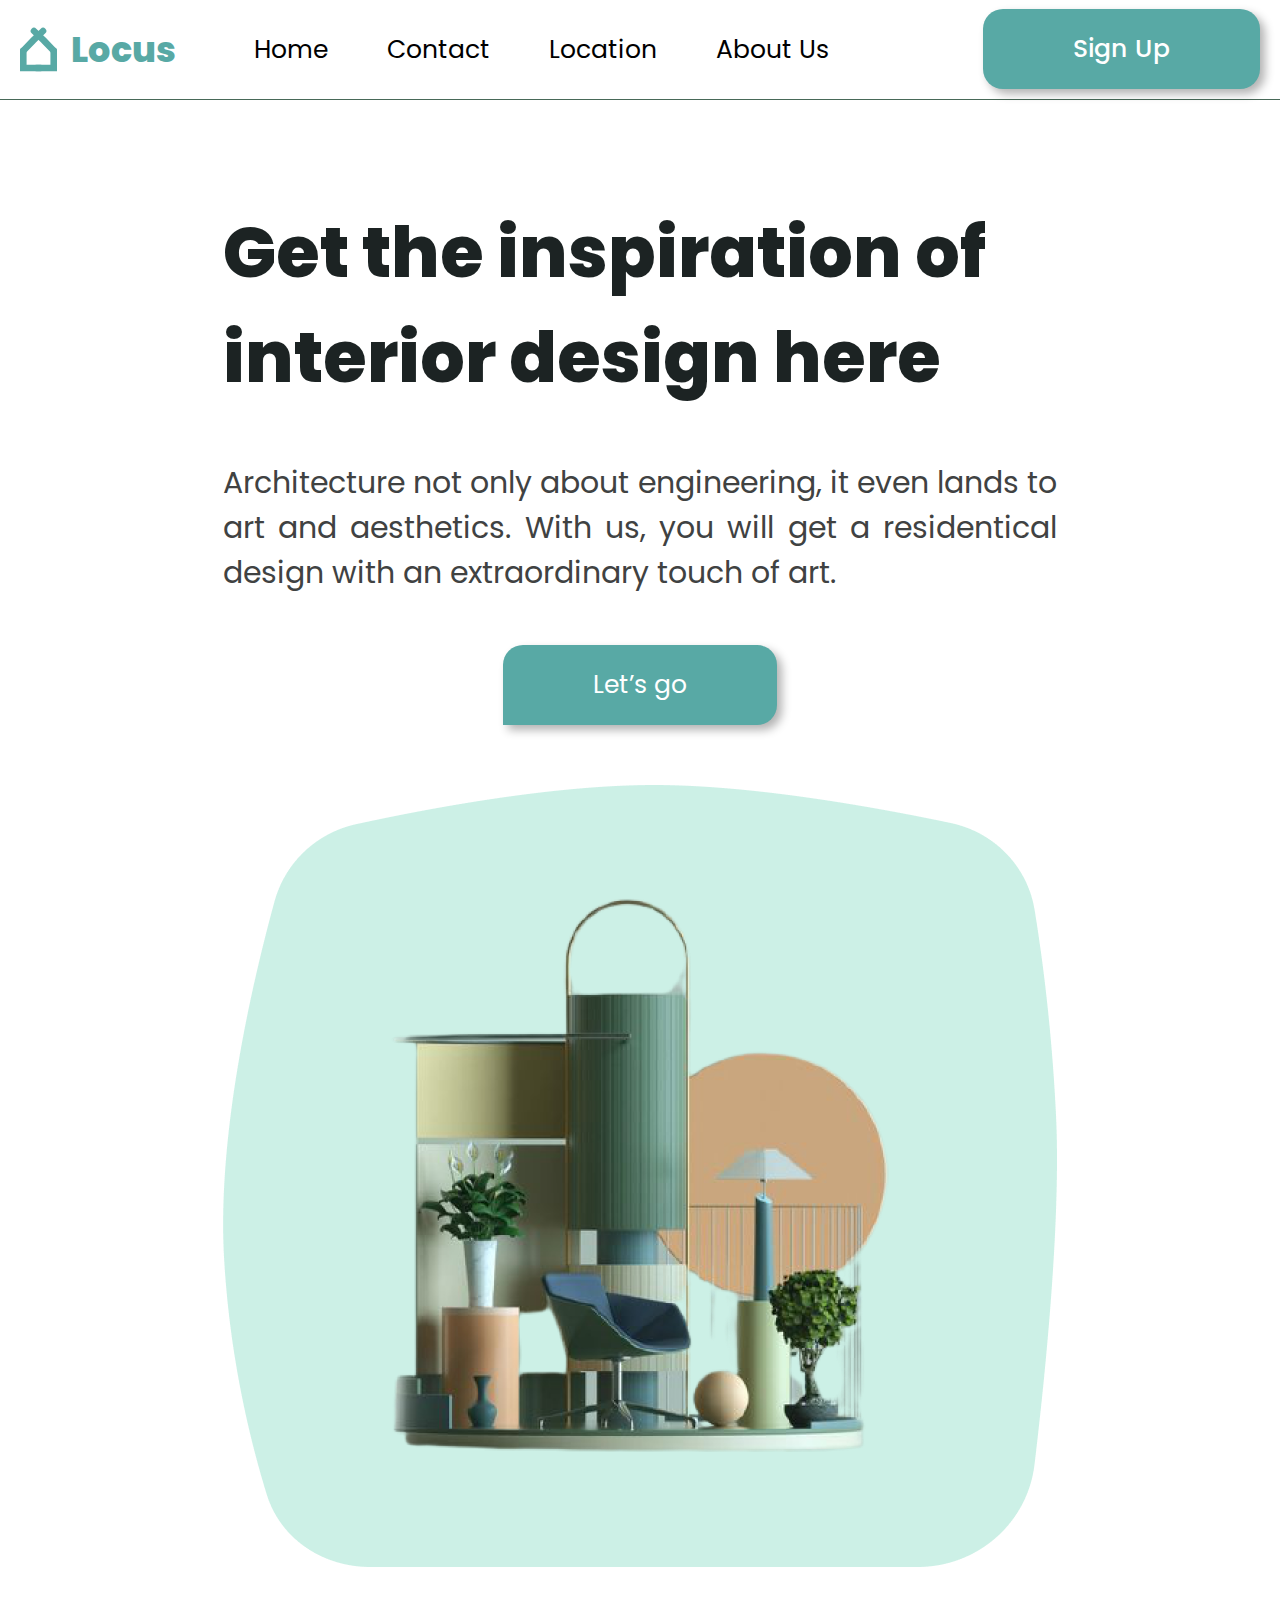
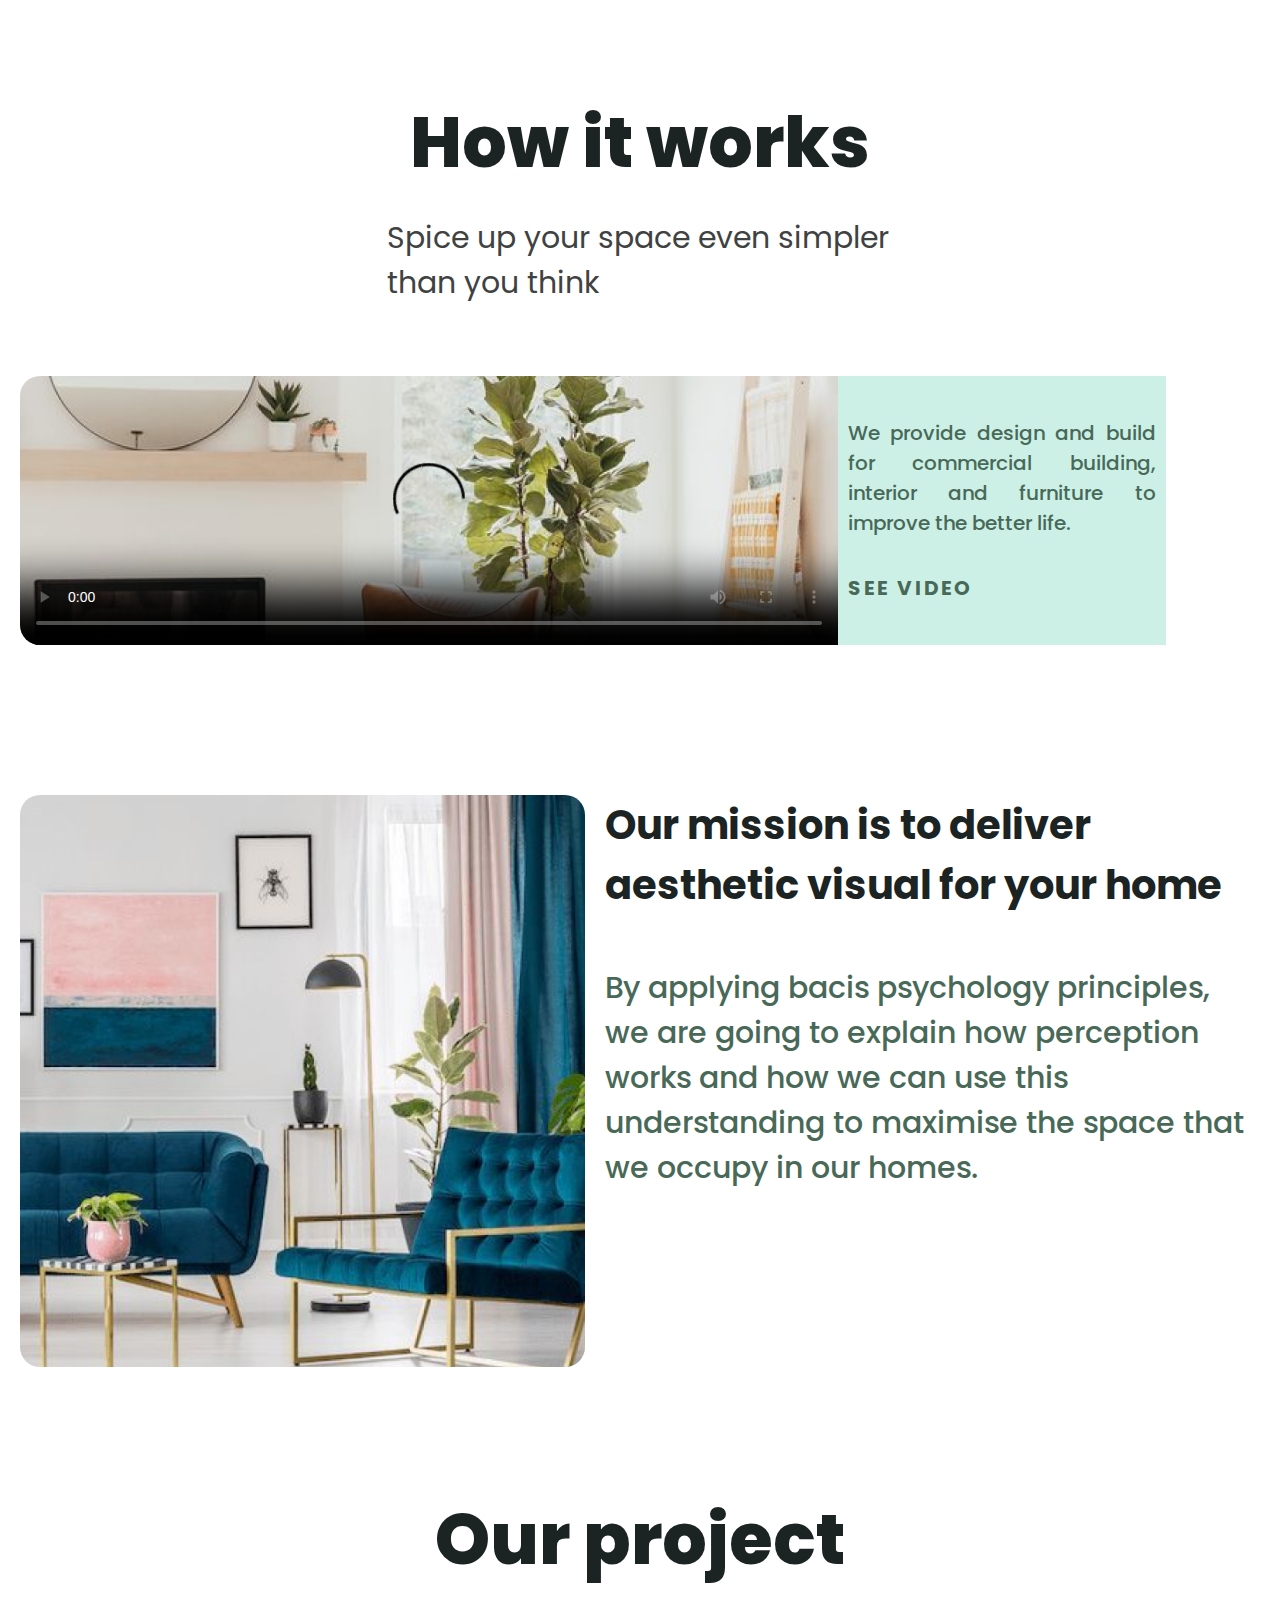
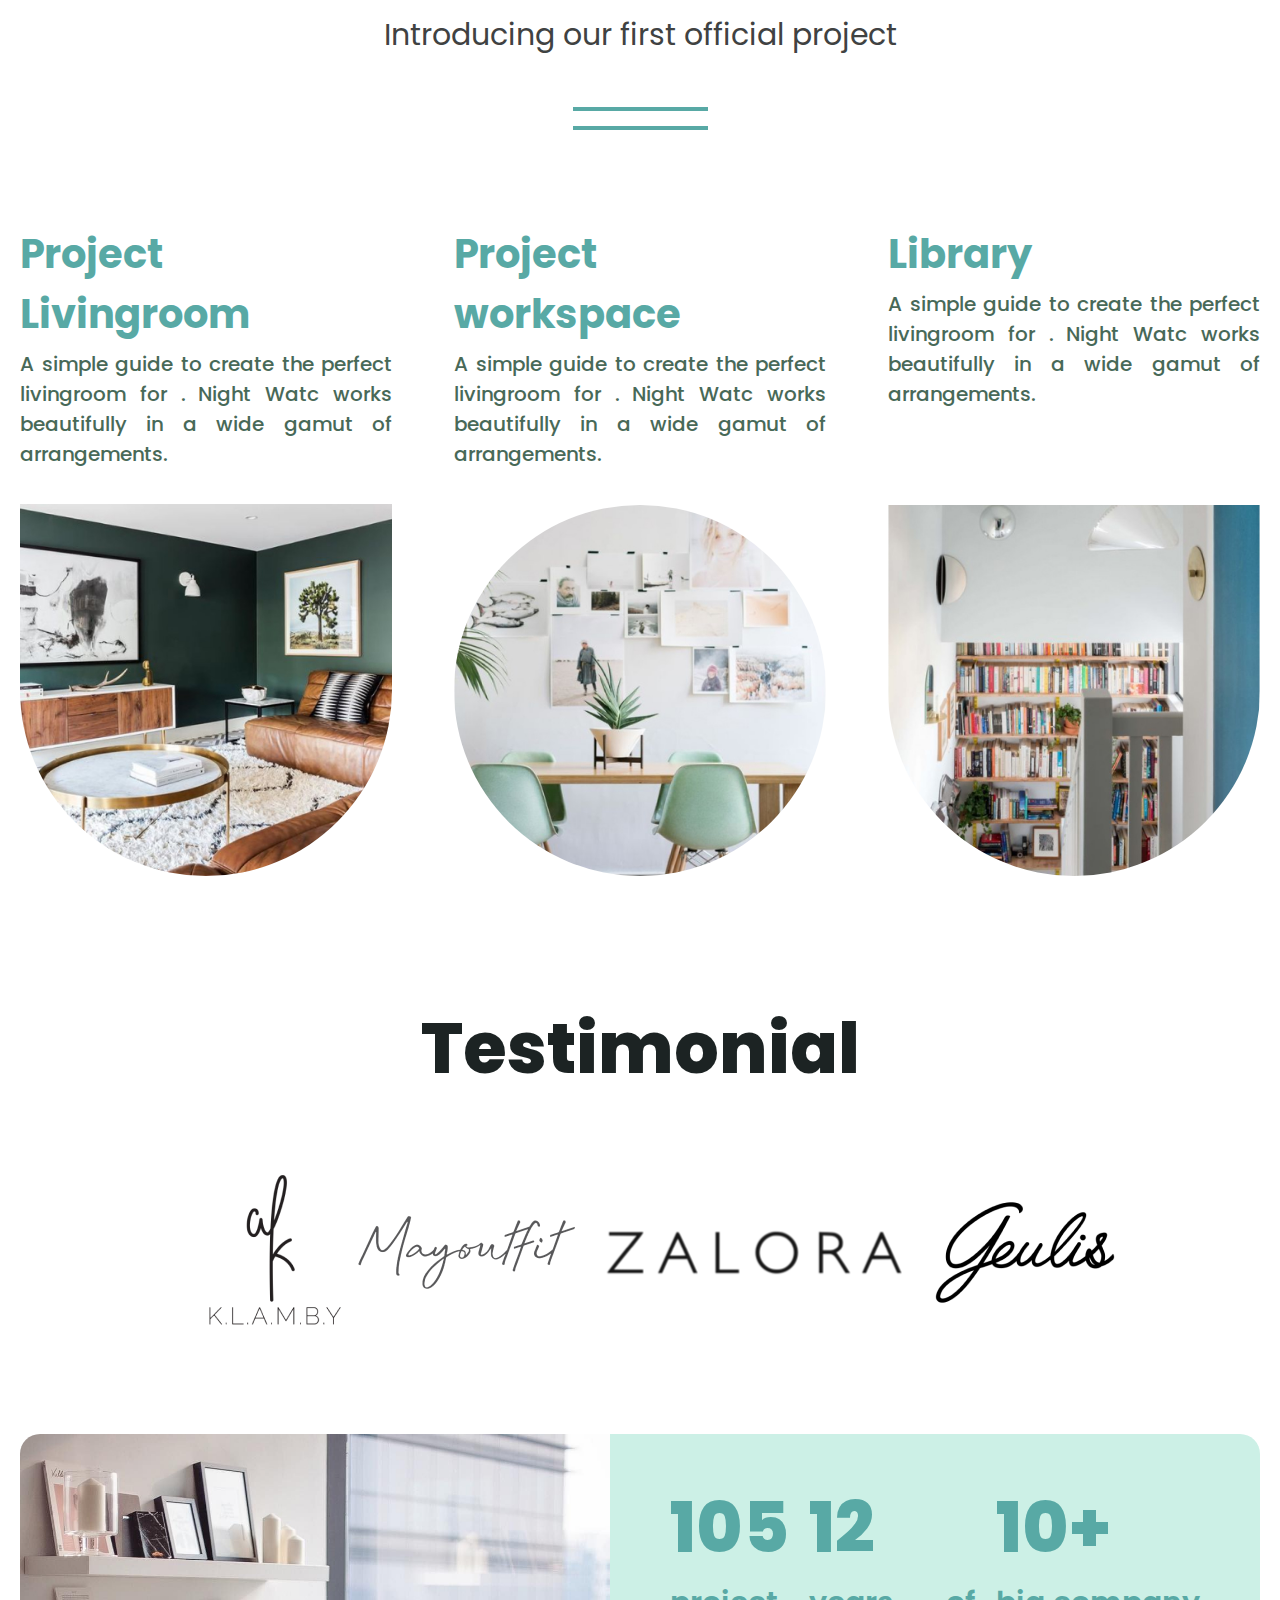
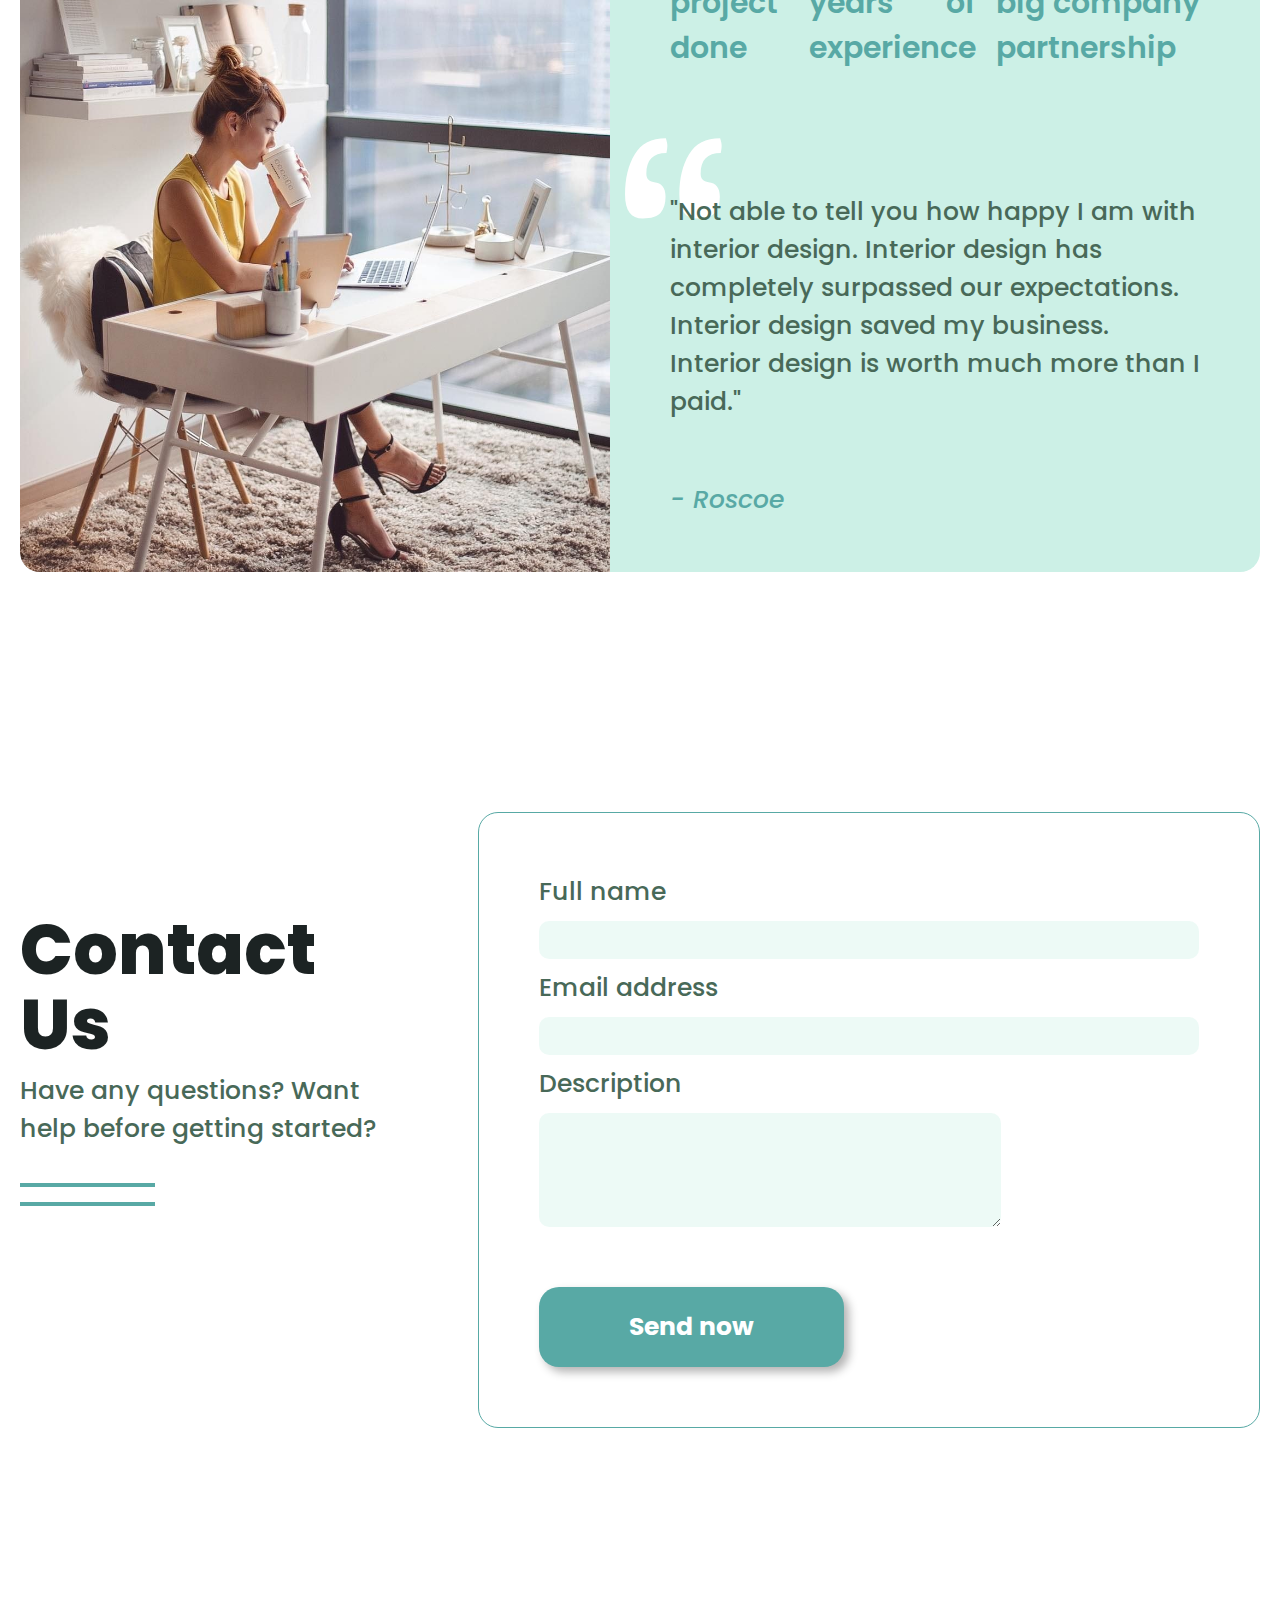
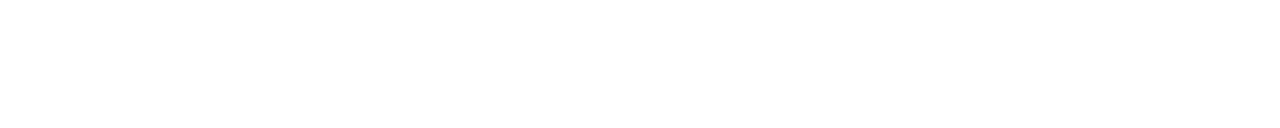
==== commit 6f0b381d: "changes in html code" ====
--- a/index.html
+++ b/index.html
@@ -20,12 +20,12 @@
 					<div class="header__inner">
 						<div class="header__logo logo">
 							<img class="logo__img" src="img/header/logo.svg" alt="Locus">
-							<a class="logo__name logo__name_active" href="#">Locus<a>
+							<a class="logo__name logo__name_active" href="#">Locus</a>
 						</div>
 						<ul class="header__nav nav" id="burger-target">
-							<li class="nav__item"><a class="nav__link nav__link_hover nav__link_active" href="#">Home<a></li>
-							<li class="nav__item"><a class="nav__link nav__link_hover nav__link_active" href="#contact">Contact<a></li>
-							<li class="nav__item"><a class="nav__link nav__link_hover nav__link_active" href="#location">Location<a></li>
+							<li class="nav__item"><a class="nav__link nav__link_hover nav__link_active" href="#">Home</a></li>
+							<li class="nav__item"><a class="nav__link nav__link_hover nav__link_active" href="#contact">Contact</a></li>
+							<li class="nav__item"><a class="nav__link nav__link_hover nav__link_active" href="#location">Location</a></li>
 							<li class="nav__item"><a class="nav__link nav__link_hover nav__link_active" href="#about">About Us</a></li>
 						</ul>
 						<a href="#">
@@ -56,7 +56,6 @@
 							<div class="about__item about__item_photo">
 								<div class="about__image">
 									<img class="about__img" src="img/about/main-photo.png" alt="main-photo">
-									</div >
 								</div>
 							</div>
 						</div>
@@ -183,7 +182,7 @@
 										<div class="certificate__quote">
 											<img class="certificate__quote-image" src="img/certificate/svg-quote.svg" alt="quote image">
 											<blockquote class="certificate__blockquote">&quot;Not able to tell you how happy I am with interior design. Interior design has completely surpassed our expectations. Interior design saved my business. Interior design is worth much more than I paid.&quot;</blockquote>
-											<cite class="certificate__author">- Roscoe</сite>
+											<cite class="certificate__author">- Roscoe</cite>
 										</div>
 									</div>
 								</div>
--- a/css/style.css
+++ b/css/style.css
@@ -781,17 +781,11 @@
 	-webkit-box-flex: 0;
 	    -ms-flex: 0 1 1063px;
 	        flex: 0 1 1063px;
-	-webkit-box-ordinal-group: 3;
-	    -ms-flex-order: 2;
-	        order: 2;
 }
 .row__item-2 {
 	-webkit-box-flex: 0;
 	    -ms-flex: 0 1 549px;
 	        flex: 0 1 549px;
-	-webkit-box-ordinal-group: 2;
-	    -ms-flex-order: 1;
-	        order: 1;
 }
 .row__description-column {
 	display: -webkit-box;
@@ -873,11 +867,17 @@
 		-webkit-box-flex: 0;
 		    -ms-flex: 0;
 		        flex: 0;
+		-webkit-box-ordinal-group: 3;
+		    -ms-flex-order: 2;
+		        order: 2;
 	}
 	.row__item-2 {
 		-webkit-box-flex: 0;
 		    -ms-flex: 0 1 200px;
 		        flex: 0 1 200px;
+		-webkit-box-ordinal-group: 2;
+		    -ms-flex-order: 1;
+		        order: 1;
 	}
 	.row__description-column {
 		display: -webkit-box;
@@ -1194,11 +1194,6 @@
 	    -ms-flex: 1 0 auto;
 	        flex: 1 0 auto;
 }
-.project__main-text_center {
-	-webkit-box-flex: 0;
-	    -ms-flex: none;
-	        flex: none;
-}
 .project__item-title {
 	margin-bottom: 5px;
 	font-family: "Poppins";
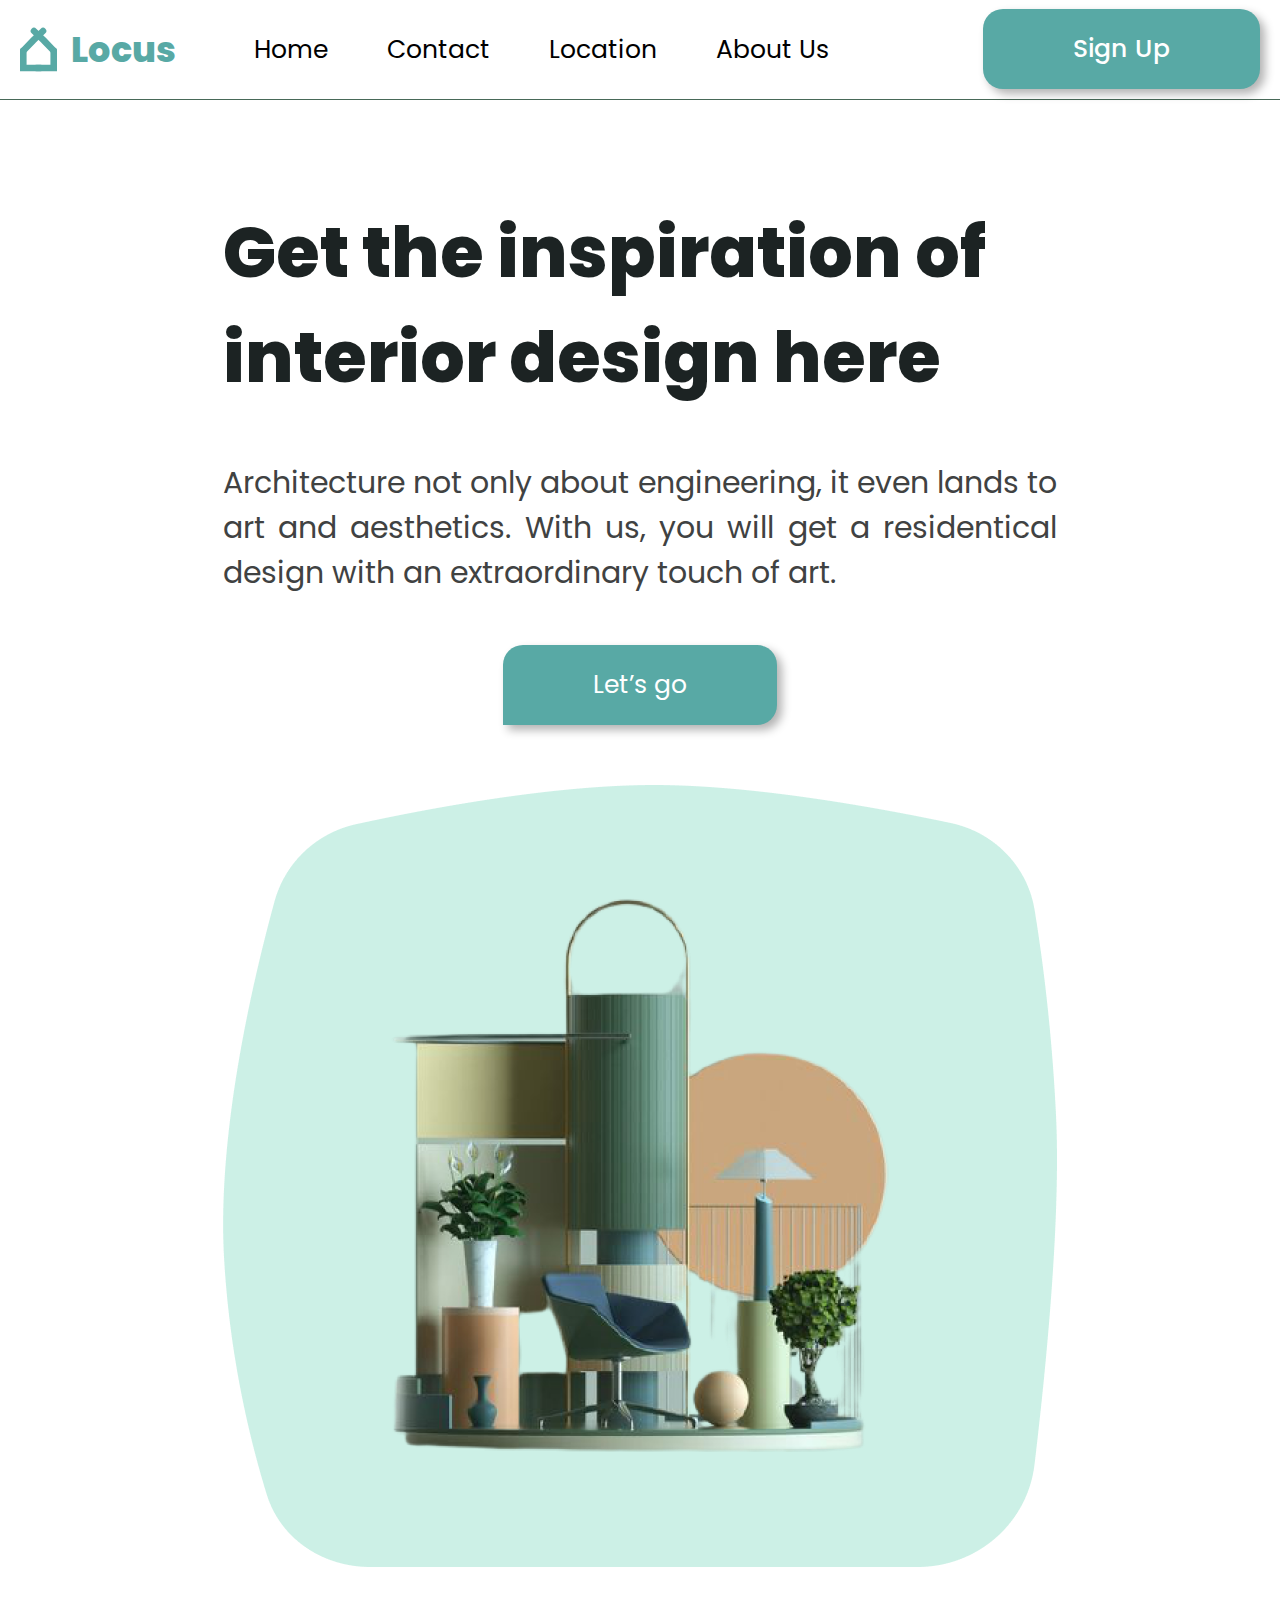
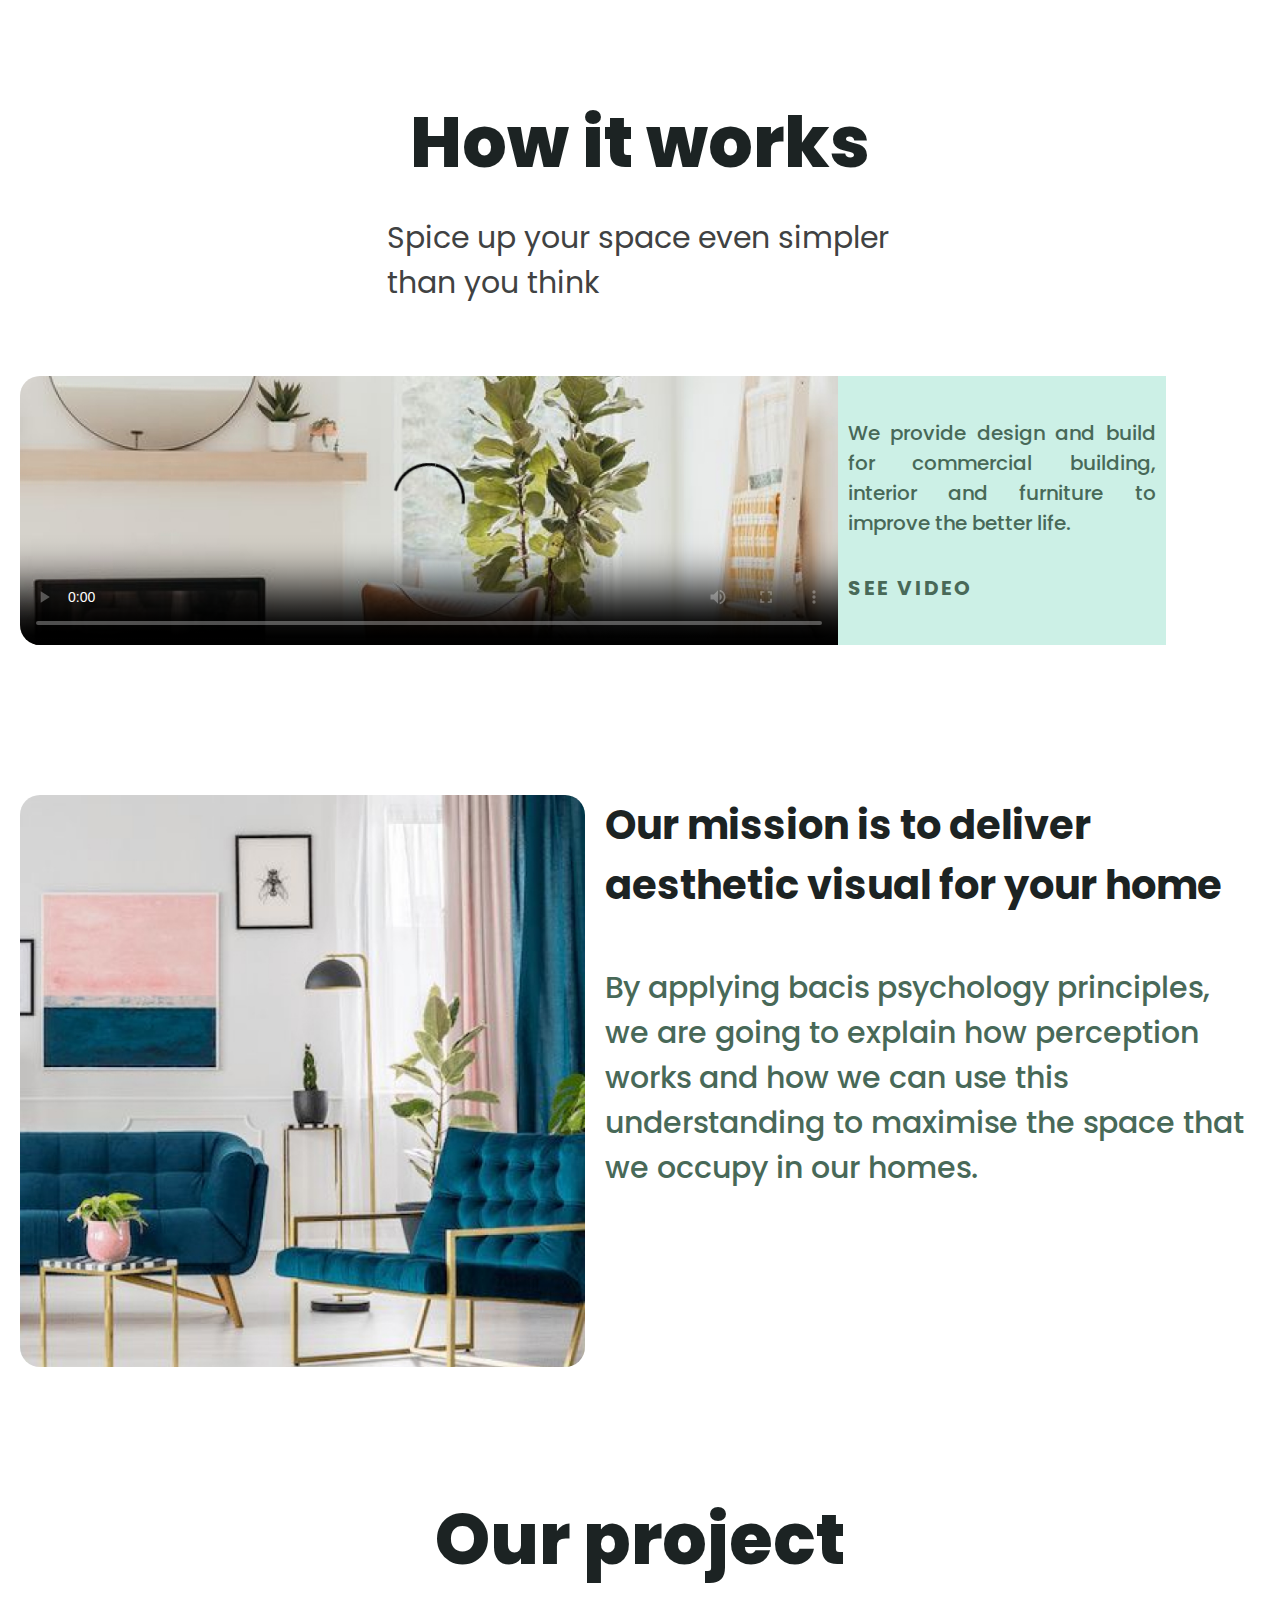
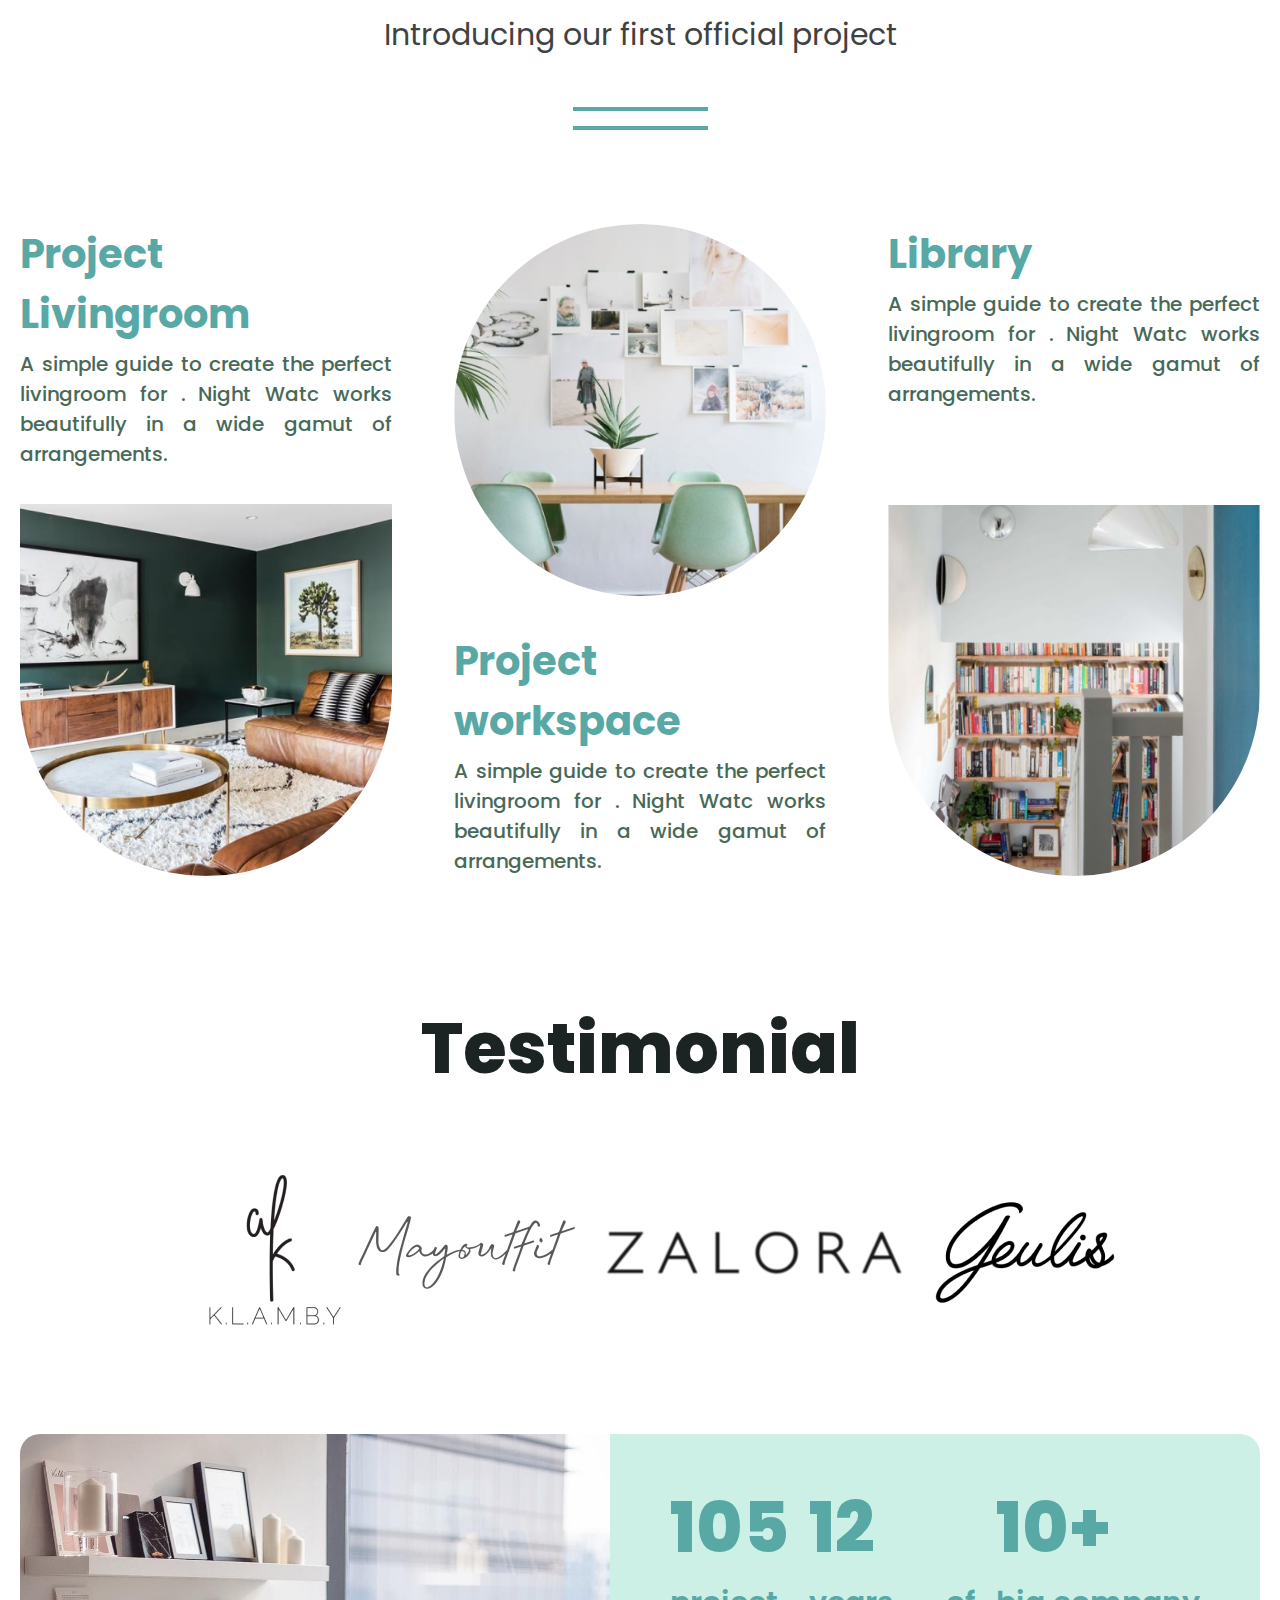
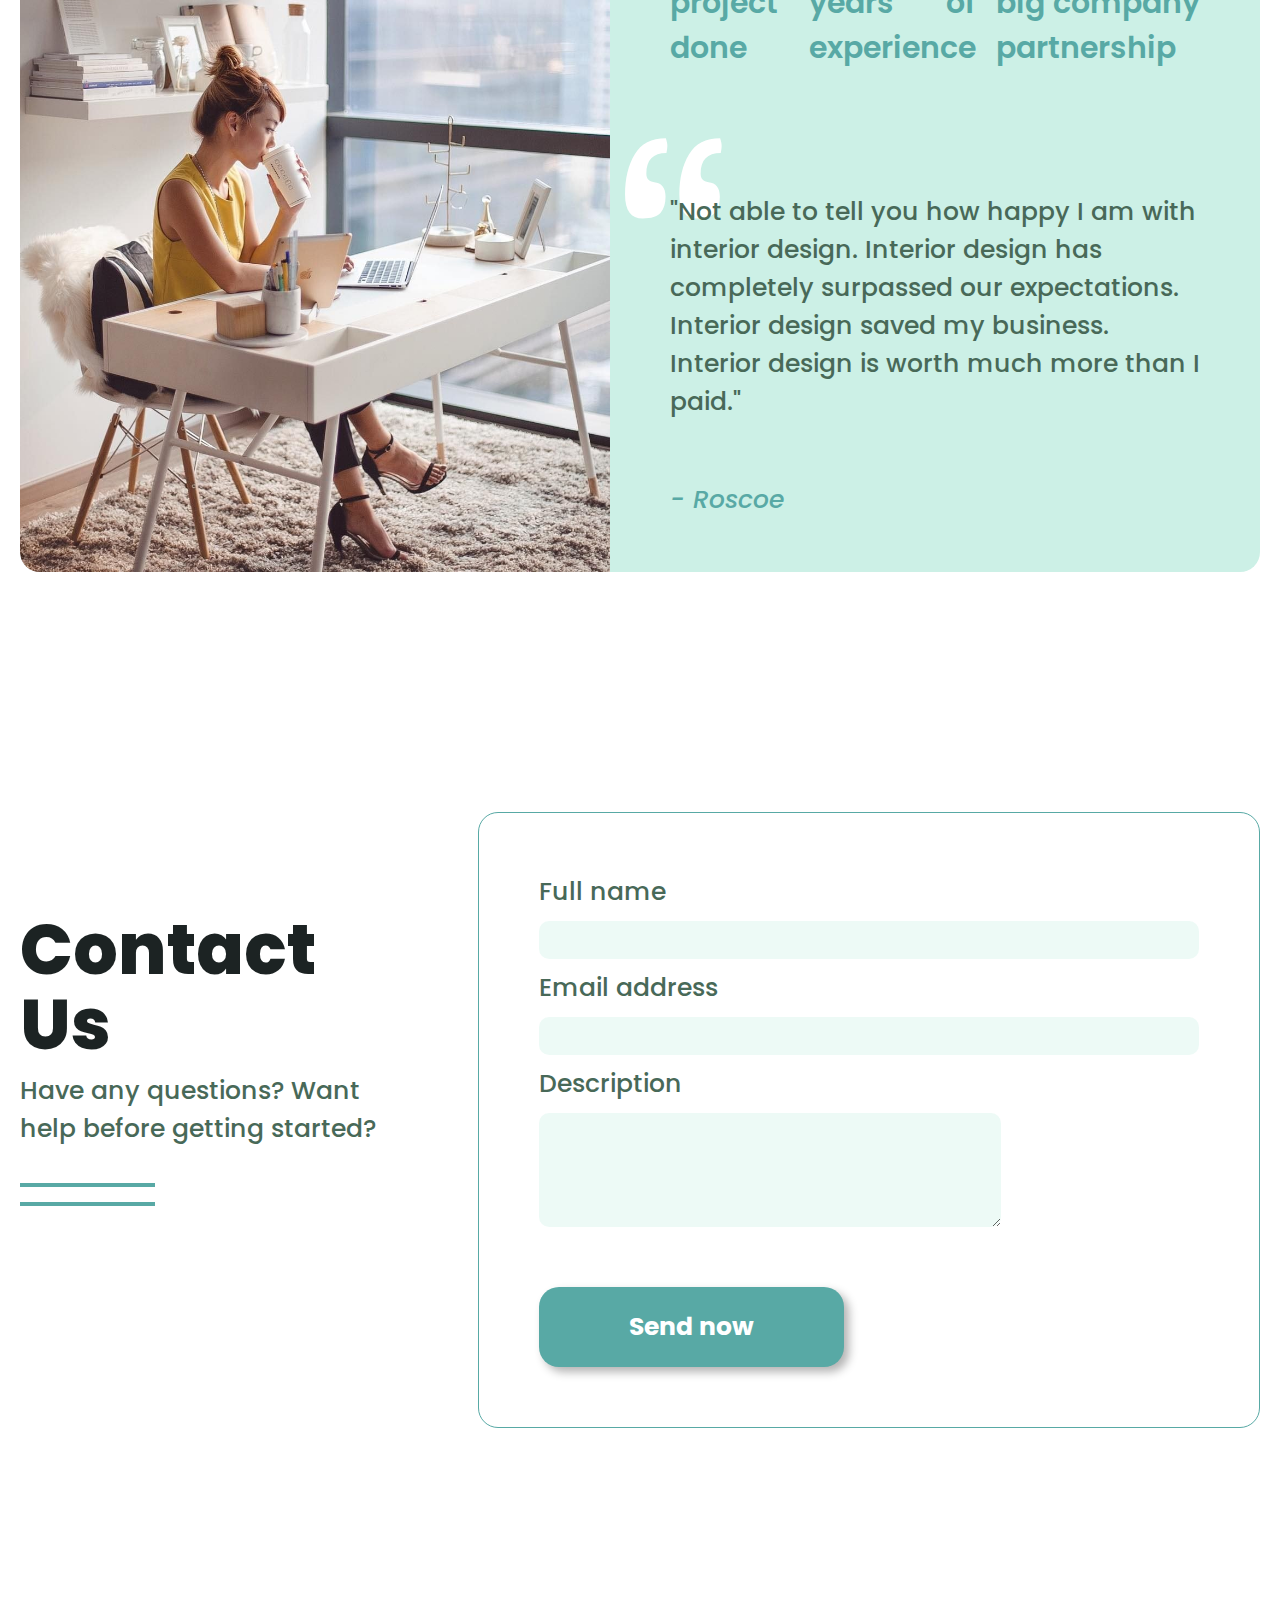
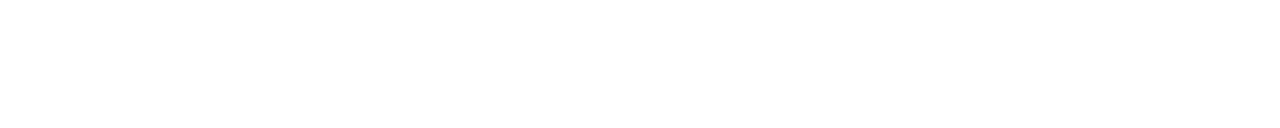
==== commit 956dc823: "how.html" ====
--- a/index.html
+++ b/index.html
@@ -126,6 +126,7 @@
 										<img class="project__item-image project__item-image_hover" src="img/project/livingroom.jpg" alt="sofa-photo">
 									</div >
 								</a>
+
 								<a class="project__item project__item_center" href="https://www.ivd.ru/dizajn-i-dekor/rabocee-mesto">
 									<div class="project__main-text project__main-text_center">
 										<h3 class="project__item-title">Project workspace</h3>
@@ -135,6 +136,7 @@
 										<img class="project__item-image project__item-image_hover project__item-image_radius" src="img/project/workspace.jpg" alt="chairs-photo">
 									</div >
 								</a>
+
 								<a class="project__item project__item_last" href="https://all-library.ru/">
 									<div class="project__main-text ">
 										<h3 class="project__item-title">Library</h3>
--- a/css/style.css
+++ b/css/style.css
@@ -1191,8 +1191,27 @@
 }
 .project__main-text {
 	-webkit-box-flex: 1;
-	    -ms-flex: 1 0 auto;
-	        flex: 1 0 auto;
+	    -ms-flex: 1 1 auto;
+	        flex: 1 1 auto;
+}
+.project__main-text_center {
+	-webkit-box-ordinal-group: 3;
+	    -ms-flex-order: 2;
+	        order: 2;
+	-webkit-box-flex: 0;
+	    -ms-flex: 0;
+	        flex: 0;
+}
+.project__item-block {
+	-webkit-box-flex: 0;
+	    -ms-flex: 0;
+	        flex: 0;
+}
+.project__item-block_center {
+	margin-bottom: 35px;
+	-webkit-box-ordinal-group: 2;
+	    -ms-flex-order: 1;
+	        order: 1;
 }
 .project__item-title {
 	margin-bottom: 5px;
@@ -1251,13 +1270,11 @@
 .project__item-text_center {
 	margin-bottom: 0;
 }
-.project__item-block {
-	-webkit-box-flex: 0;
-	    -ms-flex: 0;
-	        flex: 0;
-}
 .project__item-image {
-	max-width: 100%;
+	width: 100%;
+	height: 100%;
+	-o-object-fit: cover;
+	   object-fit: cover;
 	border-radius: 0 0 50% 50%;
 	-webkit-transition: all 0.3s ease-in-out;
 	transition: all 0.3s ease-in-out;
@@ -1283,7 +1300,6 @@
 		        order: 1;
 	}
 	.project__item_center {
-		margin-top: 30px;
 		-webkit-box-ordinal-group: 4;
 		    -ms-flex-order: 3;
 		        order: 3;
@@ -1292,9 +1308,6 @@
 		-webkit-box-ordinal-group: 3;
 		    -ms-flex-order: 2;
 		        order: 2;
-	}
-	.project__main-text_center {
-		margin-bottom: 30px;
 	}
 }
 @media (max-width: 500px) {
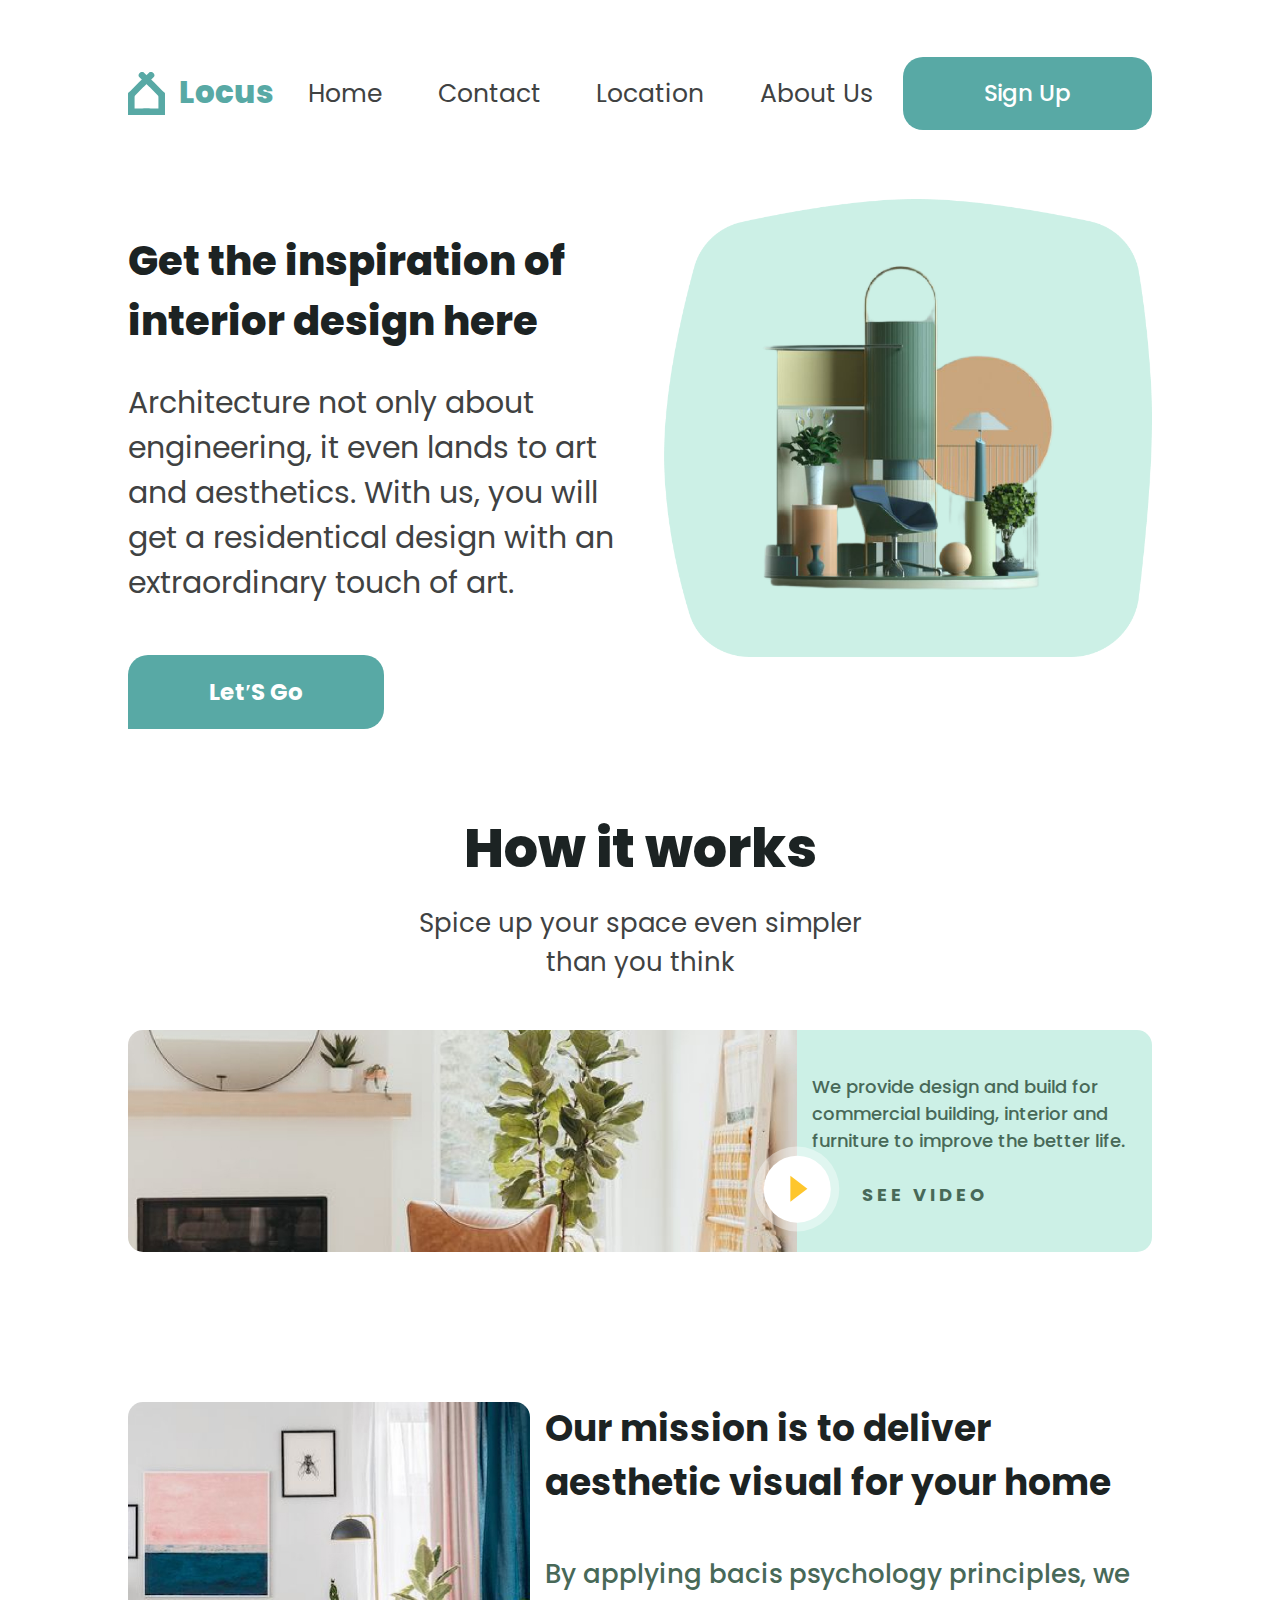
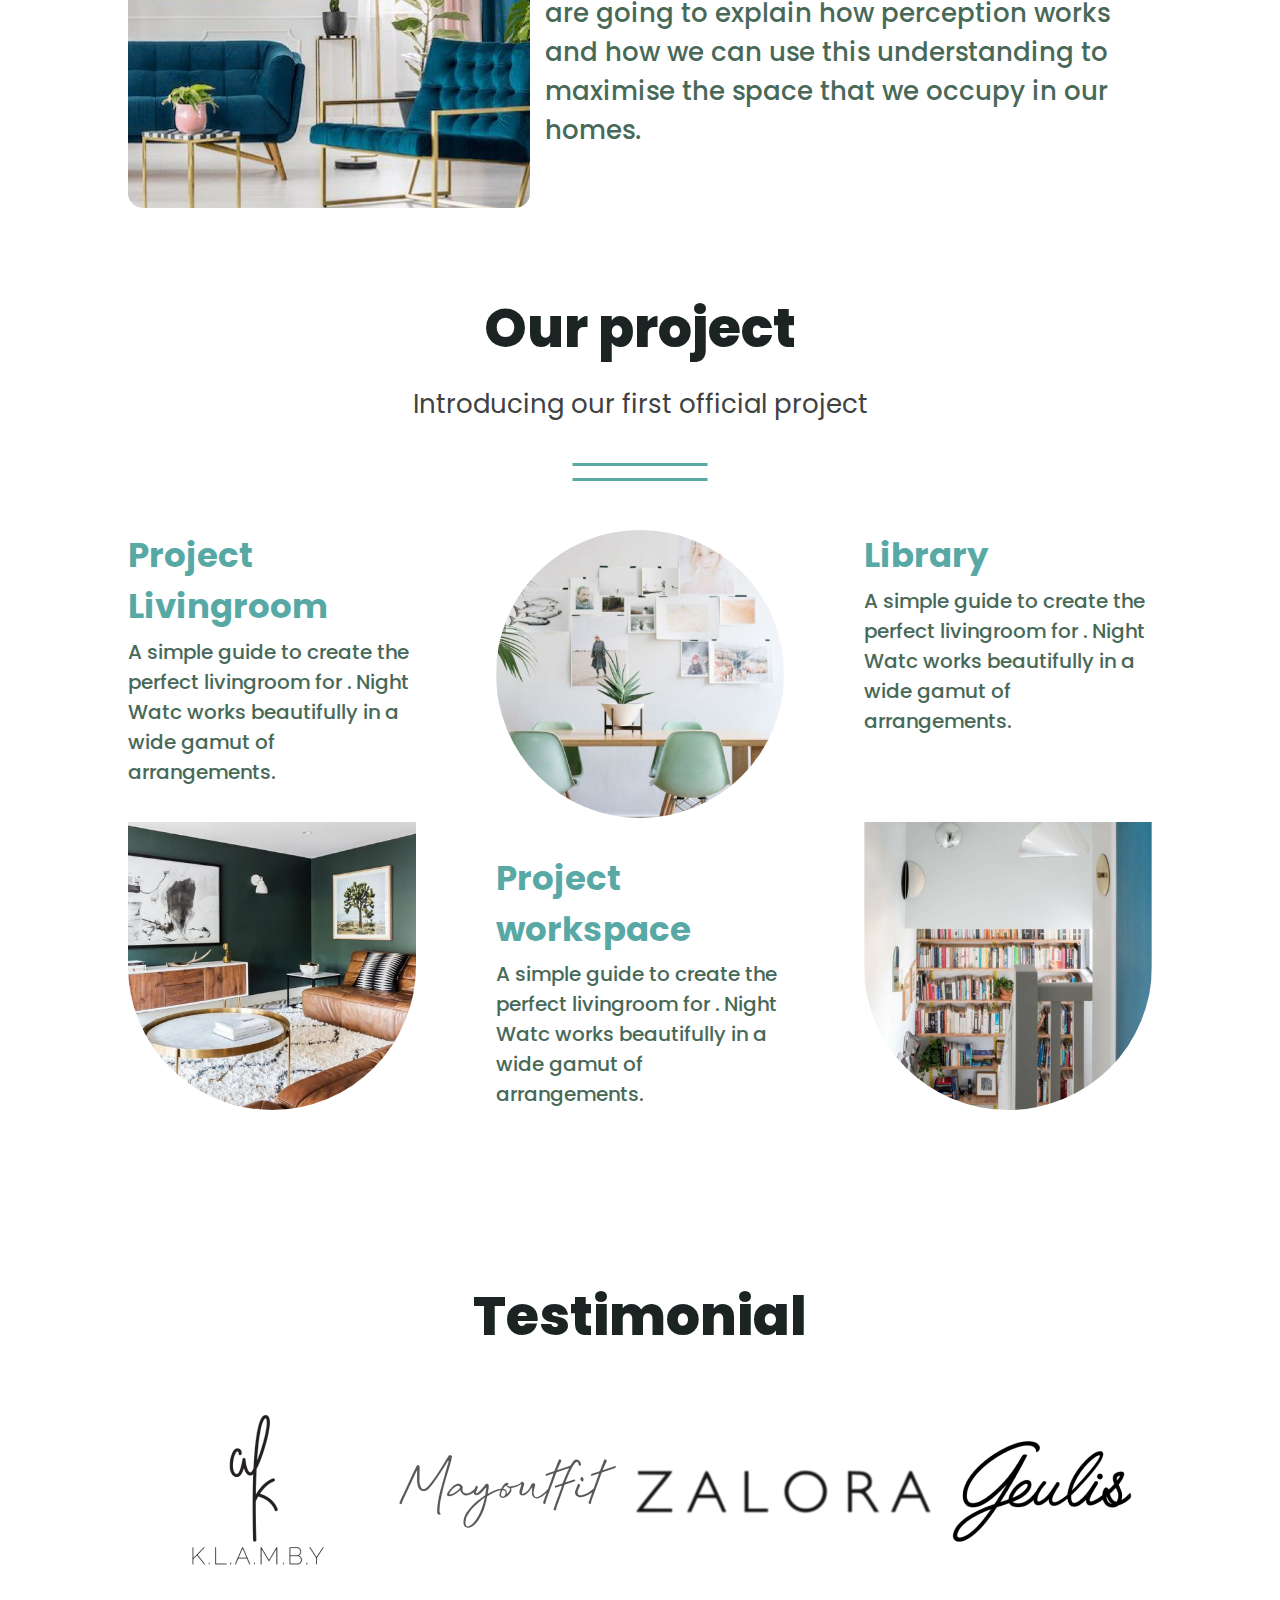
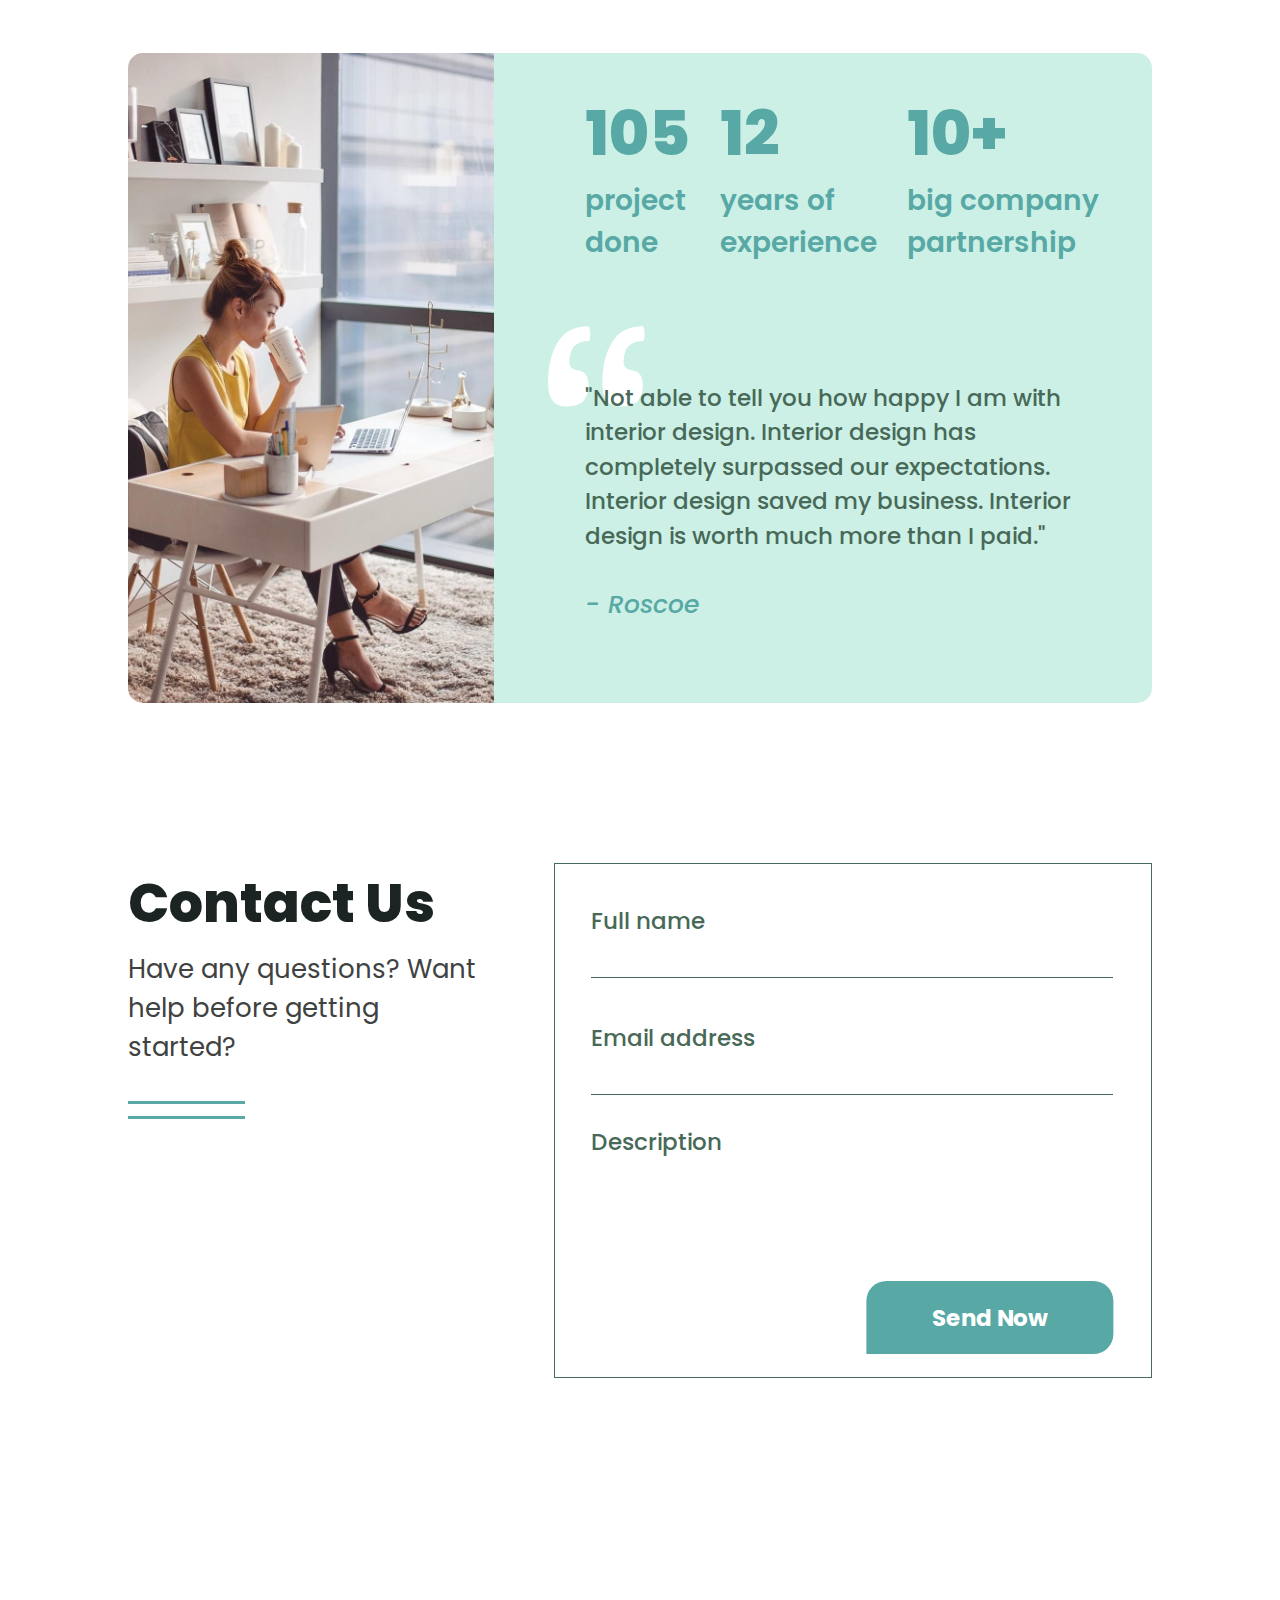
==== commit 9b495b32: "complete project refactoring" ====
--- a/index.html
+++ b/index.html
@@ -4,227 +4,209 @@
 	<head>
 		<meta charset="UTF-8">
 		<meta http-equiv="X-UA-Compatible" content="IE=edge">
-		<meta name="viewport" content="width=device-width, initial-scale=1.0, maximum-scale=1.0, user-scalable=no">
-		<meta name="format-detection" content="telephone=no">
+		<meta name="viewport" content="width=device-width, initial-scale=1.0">
 		<link rel="stylesheet" href="css/style.css">
-		<title>Locus - верстка макета по методологии БЭМ!</title>
-
+		<title>Locus</title>
 	</head>
 
-	<body>
-
-		<div class="wrapper">
-
-			<header class="header header__position">
-				<div class="container">
+	<body class="page">
+		<header id="open" class="header">
+			<div id="close" class="header__wrapper">
+				<div class="header__container">
 					<div class="header__inner">
-						<div class="header__logo logo">
-							<img class="logo__img" src="img/header/logo.svg" alt="Locus">
-							<a class="logo__name logo__name_active" href="#">Locus</a>
-						</div>
-						<ul class="header__nav nav" id="burger-target">
-							<li class="nav__item"><a class="nav__link nav__link_hover nav__link_active" href="#">Home</a></li>
-							<li class="nav__item"><a class="nav__link nav__link_hover nav__link_active" href="#contact">Contact</a></li>
-							<li class="nav__item"><a class="nav__link nav__link_hover nav__link_active" href="#location">Location</a></li>
-							<li class="nav__item"><a class="nav__link nav__link_hover nav__link_active" href="#about">About Us</a></li>
-						</ul>
-						<a href="#">
-							<img class="header__button-sign-up header__button-sign-up_active" src="img/header/sign-up.svg" alt="sign-up">
+						<div href="" class="header__logo logo">
+							<div class="logo__image">
+								<img class="logo__item" src="img/header/logo.svg" alt="Логотип">
+							</div >
+							<a href="#" class="logo__name logo__name_active logo__name_hover">locus</a>
+						</div>
+						<nav class="header__menu menu">
+							<ul class="menu__items">
+								<li class="menu__item"><a href="#" class=" menu__link menu__link_active  menu__link_hover ">home</a></li>
+								<li class="menu__item"><a href="#" class=" menu__link menu__link_active  menu__link_hover ">contact</a></li>
+								<li class="menu__item"><a href="#" class=" menu__link menu__link_active  menu__link_hover ">location</a></li>
+								<li class="menu__item"><a href="#" class=" menu__link menu__link_active  menu__link_hover ">about us</a></li>
+							</ul>
+						</nav>
+						<button class="header__button button button_hover button_active">sign up</button>
+						<a href="#" class="header__sign-up header__sign-up_active">
+							<img class="header__sign-up-image" src="img/header/sign-up.svg" alt="sign-up">
 						</a>
-						<a class="burger-icon" href="#burger-target">
-							<span></span>
-						</a>
-						<a class="burger-link" href="#">
-						</a>
-						<button class="btn header__btn btn_hover btn_active">sign up</button>
-					</div >
-				</div>
-			</header>
-
-			<main class="main">
-
-				<section class="about">
-					<div class="container">
-						<div class="about__content">
-							<div class="about__item about__item_text">
-								<div class="about__description">
+						<div class="header__menu-burger"></div>
+						<a class="burger-link" href="#open"></a>
+						<a class="close-burger" href="#close"></a>
+					</div>
+				</div>
+			</div >
+		</header>
+		<main class="main">
+			<section class="about">
+				<div class="about__wrapper">
+					<div class="about__container">
+						<div class="about__inner">
+							<div class="about__content-block">
+								<div class="about__information">
 									<h1 class="about__title title">Get the inspiration of interior design here</h1>
-									<p class="about__text text">Architecture not only about engineering, it even lands to art and aesthetics. With us, you will get a residentical design with an extraordinary touch of art.</p>
-									<button class="about__btn btn btn_hover btn_active">Let’s go</button>
-								</div>
-							</div>
-							<div class="about__item about__item_photo">
-								<div class="about__image">
-									<img class="about__img" src="img/about/main-photo.png" alt="main-photo">
-								</div>
-							</div>
-						</div>
-					</div>
-				</section>
-
-				<section class="how" id="location">
-					<div class="container">
-						<div class="how__content">
-							<div class="how__inner-1">
-								<div class="how__description">
-									<h2 class="how__title title">How it works</h2>
-									<p class="how__text text">Spice up your space even simpler than you think</p>
-								</div>
-								<div class="how__video">
-									<div class="how__row1 row">
-										<div class="row__items row__item-1">
-											<video controls loop class="row__move" poster="img/how/video-foto_1063_on_350.jpg">
-												<source src="img/video/Funkylicious.mp4">
-											</video>
-										</div>
-										<div class="row__items row__item-2">
-											<div class="row__description-column">
-												<div class="row__description-inner">
-													<p class="row__text">We provide design and build for commercial building, interior and furniture to improve the better life. </p>
-													<p class="row__player-text"><span class="row__player-only-text">see video</span ></p>
-												</div>
-											</div>
-										</div>
-									</div>
-								</div>
-							</div>
-							<div class="how__inner-2">
-								<div class="how__row2">
-									<div class="how__items how__item-1">
-										<div class="how__image-block">
-											<img class="how__image" src="img/how/sofa_642x650.jpg" alt="sofa-photo">
-										</div>
-									</div >
-									<div class="how__items how__item-2">
-										<div class="how__description-right">
-											<div class="how__desc-row">
-												<h3 class="how__desc-title">Our mission is to deliver aesthetic visual for your home</h3>
-												<p class="how__desc-text">By applying bacis psychology principles,  we are going to explain how perception  works and how we can use this understanding  to maximise the space that we occupy in  our homes.</p>
-											</div>
-										</div>
-									</div>
-								</div>
-							</div>
-						</div >
-					</div>
-				</section>
-
-				<section class="project" id="about">
-					<div class="container">
+									<p class="about__text text">Architecture not only about engineering, it even  lands to art and aesthetics. With us, you will get  a residentical design with an extraordinary touch  of art.</p>
+								</div>
+								<button class="about__button button button_active button_hover">Let&prime;s go</button>
+							</div>
+							<div class="about__image-block">
+								<img class="about__image" src="img/about/main-photo.png" alt="Фурнитура">
+							</div>
+						</div>
+					</div>
+				</div>
+			</section>
+			<section class="mission">
+				<div class="mission__wrapper">
+					<div class="mission__container">
+						<div class="mission__inner">
+							<div class="mission__title-block">
+								<h2 class="mission__title title">How it works</h2>
+								<p class="mission__text text">Spice up your space even simpler than you think</p>
+							</div >
+							<div class="mission__video-block video-block">
+								<div class="video-block__block">
+									<video class="video-block__video" poster="img/mission/video-foto_1063_on_350.jpg" src="#"></video>
+								</div >
+								<div class="video-block__inner">
+									<div class="video-block__content">
+										<p class="video-block__title-block">We provide design and build for commercial building, interior and furniture to improve the better life. </p>
+										<span class="video-block__player-text">see video</span>
+									</div >
+									<div class="video-block__play-button">
+										<span></span>
+									</div>
+								</div>
+							</div>
+							<section class="mission__aesthetics aesthetics">
+								<div class="aesthetics__image-block">
+									<img class="aesthetics__image" src="img/mission/sofa_642x650.jpg" alt="Эстетичные вид диванов">
+								</div >
+								<div class="aesthetics__inner">
+									<div class="aesthetics__content">
+										<h3 class="aesthetics__title">Our mission is to deliver aesthetic visual for your home</h3>
+										<p class="aesthetics__text">By applying bacis psychology principles,  we are going to explain how perception  works and how we can use this understanding  to maximise the space that we occupy in  our homes.</p>
+									</div >
+								</div >
+							</section>
+						</div>
+					</div>
+				</div>
+			</section>
+			<section class="project">
+				<div class="project__wrapper">
+					<div class="project__container">
 						<div class="project__inner">
-							<div class="project__description">
+							<div class="project__title-block">
 								<h2 class="project__title title">Our project </h2>
 								<p class="project__text text">Introducing our first official project</p>
 							</div>
-							<div class="project__content">
-								<a class="project__item project__item_first" href="https://www.livingroomideas.eu/">
-									<div class="project__main-text">
-										<h3 class="project__item-title">Project Livingroom</h3>
-										<p class="project__item-text">A simple guide to create the perfect livingroom for . Night Watc works beautifully in a wide gamut of arrangements.</p>
-									</div >
-									<div class="project__item-block project__item-block_underline">
-										<img class="project__item-image project__item-image_hover" src="img/project/livingroom.jpg" alt="sofa-photo">
-									</div >
+							<div class="project__content content-project">
+								<a href="#" class="content-project__item content-project__item_hover">
+									<div class="content-project__text">
+										<h3 class="content-project__title">Project Livingroom</h3>
+										<p class="content-project__description">A simple guide to create the perfect livingroom for . Night Watc works beautifully in a wide gamut of arrangements.</p>
+									</div >
+									<div class="content-project__image-block ">
+										<img class="content-project__image" src="img/project/livingroom.jpg" alt="Жилая комната">
+									</div>
 								</a>
-
-								<a class="project__item project__item_center" href="https://www.ivd.ru/dizajn-i-dekor/rabocee-mesto">
-									<div class="project__main-text project__main-text_center">
-										<h3 class="project__item-title">Project workspace</h3>
-										<p class="project__item-text project__item-text_center">A simple guide to create the perfect livingroom for . Night Watc works beautifully in a wide gamut of arrangements.</p>
-									</div >
-									<div class="project__item-block project__item-block_center project__item-block_underline">
-										<img class="project__item-image project__item-image_hover project__item-image_radius" src="img/project/workspace.jpg" alt="chairs-photo">
-									</div >
+								<a href="#" class="content-project__item content-project__item_circle content-project__item_hover">
+									<div class="content-project__text content-project__text_circle">
+										<h3 class="content-project__title">Project workspace</h3>
+										<p class="content-project__description content-project__description_circle">A simple guide to create the perfect livingroom for . Night Watc works beautifully in a wide gamut of arrangements.</p>
+									</div >
+									<div class="content-project__image-block  content-project__image-block_circle">
+										<img class="content-project__image" src="img/project/workspace.jpg" alt="Жилая комната">
+									</div>
 								</a>
-
-								<a class="project__item project__item_last" href="https://all-library.ru/">
-									<div class="project__main-text ">
-										<h3 class="project__item-title">Library</h3>
-										<p class="project__item-text">A simple guide to create the perfect livingroom for . Night Watc works beautifully in a wide gamut of arrangements.</p>
-									</div >
-									<div class="project__item-block">
-										<img class="project__item-image project__item-image_hover" src="img/project/library.jpg" alt="library-photo">
-									</div >
+								<a href="#" class="content-project__item content-project__item_hover">
+									<div class="content-project__text">
+										<h3 class="content-project__title">Library</h3>
+										<p class="content-project__description">A simple guide to create the perfect livingroom for . Night Watc works beautifully in a wide gamut of arrangements.</p>
+									</div >
+									<div class="content-project__image-block ">
+										<img class="content-project__image" src="img/project/library.jpg" alt="Жилая комната">
+									</div>
 								</a>
 							</div>
 						</div>
 					</div>
-				</section>
-
-				<section class="certificate">
-					<div class="container">
-						<div class="certificate__inner">
-							<h2 class="certificate__title title">Testimonial</h2>
-							<div class="certificate__captions">
-								<img class="certificate__caption" src="img/certificate/poster1.png" alt="certificate poster photo">
-								<img class="certificate__caption" src="img/certificate/poster2.png" alt="certificate poster photo">
-								<img class="certificate__caption" src="img/certificate/poster3.png" alt="certificate poster photo">
-								<img class="certificate__caption" src="img/certificate/poster4.png" alt="certificate poster photo">
-							</div>
-							<div class="certificate__info">
-								<div class="certificate__image">
-									<img src="img/certificate/photo-certificate.jpg" alt="photo sertificate">
-								</div>
-								<div class="certificate__content">
-									<div class="certificate__content-inner">
-										<div class="certificate__data">
-											<div class="certificate__item">
-												<span class="certificate__number">105</span>
-												<p class="certificate__text">project done</p>
-											</div>
-											<div class="certificate__item">
-												<span class="certificate__number">12</span>
-												<p class="certificate__text">years of experience</p>
-											</div>
-											<div class="certificate__item">
-												<span class="certificate__number">10+</span>
-												<p class="certificate__text certificate__text_last">big company partnership</p>
-											</div>
-										</div>
-										<div class="certificate__quote">
-											<img class="certificate__quote-image" src="img/certificate/svg-quote.svg" alt="quote image">
-											<blockquote class="certificate__blockquote">&quot;Not able to tell you how happy I am with interior design. Interior design has completely surpassed our expectations. Interior design saved my business. Interior design is worth much more than I paid.&quot;</blockquote>
-											<cite class="certificate__author">- Roscoe</cite>
-										</div>
-									</div>
-								</div>
-							</div>
-						</div>
-					</div>
-				</section>
-
-			</main>
-
-			<footer class="feedback" id="contact">
-				<div class="container">
-					<div class="feedback__inner">
-						<div class="feedback__content">
-							<div class="feedback__info">
-								<h2 class="title feedback__title">Contact us</h2>
-								<p class="feedback__text">Have any questions? Want help before getting started?</p>
-							</div>
-							<form class="feedback__form form" action="#" method="post" enctype="multipart/form-data">
-								<div class="form__input-columns">
-									<label class="form__label" for="form__input-name">Full name</label>
-									<input placeholder=" " class="form__input-place form__focus" tabindex="1" type="text" id="form__input-name" required>
-								</div>
-								<div class="form__input-columns">
-									<label class="form__label" for="form__input-email">Email address</label>
-									<input placeholder=" " class="form__input-place form__focus" tabindex="2" type="email" id="form__input-email" required>
-								</div>
-								<div class="form__description-columns">
-									<label class="form__label" for="form__textarea-description">Description</label>
-									<textarea placeholder=" " class="form__textarea-place form__focus" tabindex="3"  id="form__textarea-description" rows="3" cols="1" required></textarea>
-								</div>
-								<button class="form__input-button btn btn_hover btn_active" tabindex="4" type="submit" value="submit">Send now</button>
-							</form>
-						</div>
-					</div>
-				</div>
-			</footer>
-
-		</div >
-
+				</div>
+			</section>
+			<section class="testimonial">
+				<div class="testimonial__wrapper">
+					<div class="testimonial__container">
+						<div class="testimonial__inner">
+							<h2 class="testimonial__title-block">
+								<div class="testimonial__title title">Testimonial</div>
+								<div class="testimonial__signatures">
+									<img class="testimonial__image" src="img/testimonial/signature1.png" alt="Подпись">
+									<img class="testimonial__image" src="img/testimonial/signature2.png" alt="Подпись">
+									<img class="testimonial__image" src="img/testimonial/signature3.png" alt="Подпись">
+									<img class="testimonial__image" src="img/testimonial/signature4.png" alt="Подпись">
+								</div>
+							</h2>
+							<div class="testimonial__content-block testimonial-content">
+								<div class="testimonial-content__image-block">
+									<img class="testimonial-content__image" src="img/testimonial/photo-testimonial.jpg" alt="Девушка с компьютером">
+								</div >
+								<div class="testimonial-content__text-block">
+									<div class="testimonial-content__statistic testimonial-statistic">
+										<div class="testimonial-statistic__item">
+											<div class="testimonial-statistic__number">105</div>
+											<div class="testimonial-statistic__description">project done</div>
+										</div >
+										<div class="testimonial-statistic__item">
+											<div class="testimonial-statistic__number">12</div>
+											<div class="testimonial-statistic__description">years of experience</div>
+										</div >
+										<div class="testimonial-statistic__item">
+											<div class="testimonial-statistic__number">10+</div>
+											<div class="testimonial-statistic__description">big company partnership</div>
+										</div >
+									</div>
+									<div class="testimonial-content__quote-block">
+										<img class="testimonial-content__quote-image" src="img/testimonial/quote.svg" alt="Фото кавычек">
+										<blockquote class="testimonial-content__quote">"Not able to tell you how happy I am with interior design. Interior design has completely surpassed our expectations. Interior design saved my business. Interior design is worth much more than I paid."</blockquote>
+										<cite class="testimonial-content__author">- Roscoe</cite>
+									</div>
+								</div>
+							</div>
+						</div>
+					</div>
+				</div>
+			</section>
+		</main>
+		<footer class="footer" id="contact">
+			<div class="footer__wrapper">
+				<div class="footer__container">
+					<div class="footer__inner">
+						<div class="footer__title-block">
+							<h2 class="footer__title title">Contact us</h2>
+							<p class="footer__text text">Have any questions? Want help before getting started?</p>
+						</div>
+						<form class="footer__form-block form" action="#" method="post" enctype="multipart/form-data">
+							<div class="form__input-columns">
+								<label class="form__label" for="form__input-name">Full name</label>
+								<input placeholder=" " class="form__input-place form__focus" tabindex="1" type="text" id="form__input-name" required>
+							</div>
+							<div class="form__input-columns">
+								<label class="form__label" for="form__input-email">Email address</label>
+								<input placeholder=" " class="form__input-place form__focus" tabindex="2" type="email" id="form__input-email" required>
+							</div>
+							<div class="form__description-columns">
+								<label class="form__label" for="form__textarea-description">Description</label>
+								<textarea placeholder=" " class="form__textarea-place form__focus" tabindex="3"  id="form__textarea-description" rows="3" cols="1" required></textarea>
+							</div>
+							<button class="form__input-button button button_hover button_active" tabindex="4" type="submit" value="submit">Send now</button>
+						</form>
+					</div>
+				</div>
+			</div>
+		</footer>
 	</body>
 
 </html>--- a/css/style.css
+++ b/css/style.css
@@ -25,7 +25,7 @@
 }
 
 html, body {
-	min-height: 100%;
+	height: 100%;
 	width: 100%;
 	font-size: 100%;
 	line-height: 1;
@@ -39,10 +39,6 @@
 	font-family: inherit;
 }
 
-input, button, textarea, select, a, label {
-	-webkit-tap-highlight-color: transparent;
-}
-
 input::-ms-clear {
 	display: none;
 }
@@ -78,129 +74,126 @@
 }
 
 /*/Обнуление элементов*/
-.feedback__form, .certificate__info, .how__image, .how__video {
-	border-radius: 20px;
-	overflow: hidden;
-	-webkit-transition: all 0.2s ease-in;
-	transition: all 0.2s ease-in;
-}
-.feedback__form:hover, .certificate__info:hover, .how__image:hover, .how__video:hover {
-	border-radius: 3px;
-}
-
-.btn {
-	padding: 21px 90px;
-	white-space: nowrap;
-	caret-color: transparent;
-	font-family: "Poppins";
-	font-style: normal;
-	font-size: 25px;
-	-webkit-box-shadow: 5px 5px 10px rgba(0, 0, 0, 0.3);
-	        box-shadow: 5px 5px 10px rgba(0, 0, 0, 0.3);
-	-webkit-transition: 50ms;
-	transition: 50ms;
-	border-radius: 20px 20px 20px 0px;
-	color: #FFFFFF;
-	background-color: #58A9A5;
-}
-@media (max-width: 1024px) {
-	.btn {
-		font-size: 23px;
-		line-height: 25px;
-	}
-}
-@media (max-width: 768px) {
-	.btn {
-		font-size: 21px;
-		line-height: 23px;
-	}
-}
-@media (max-width: 500px) {
-	.btn {
-		font-size: 19px;
-		line-height: 21px;
-	}
-}
-.btn_hover:hover {
-	background-color: #67b9b7;
-}
-.btn_active:active {
-	-webkit-box-shadow: 0 0 0 rgba(0, 0, 0, 0.466);
-	        box-shadow: 0 0 0 rgba(0, 0, 0, 0.466);
-	background-color: #FEC62D;
-}
-
-.container {
-	max-width: 1611px;
+[class*=__container] {
+	max-width: 1612px;
 	margin: 0 auto;
-	padding: 0 20px;
-}
-
-.burger-icon {
-	display: none;
-	position: relative;
-	width: 50px;
-	height: 40px;
-	caret-color: transparent;
-}
-.burger-icon::before {
-	content: " ";
-	position: absolute;
-	top: 0;
-	left: 0;
-	width: 100%;
-	height: 5px;
-	background-color: #58A9A5;
-	border-radius: 5px;
-	-webkit-transition: 300ms ease-in-out;
-	transition: 300ms ease-in-out;
-}
-.burger-icon span {
-	position: absolute;
-	top: 17.5px;
-	left: 0;
-	width: 100%;
-	height: 5px;
-	background-color: #58A9A5;
-	border-radius: 5px;
-	-webkit-transition: 300ms ease-in-out;
-	transition: 300ms ease-in-out;
-}
-.burger-icon::after {
-	content: " ";
-	position: absolute;
-	bottom: 0;
-	left: 0;
-	width: 100%;
-	height: 5px;
-	background-color: #58A9A5;
-	border-radius: 5px;
-	-webkit-transition: 300ms ease-in-out;
-	transition: 300ms ease-in-out;
-}
-
-.header__position {
-	position: fixed;
-	top: 0;
-	left: 0;
-	z-index: 10;
-	width: 100%;
-	height: 100px;
-	background-color: #ffffff;
-	border-bottom: 1px solid #486958;
-}
-.header__inner {
-	margin: 9px 0;
+	padding: 0 15px;
+	-webkit-box-sizing: content-box;
+	        box-sizing: content-box;
+}
+@media (max-width: 1612px) {
+	[class*=__container] {
+		max-width: 1440px;
+	}
+}
+@media (max-width: 1439.98px) {
+	[class*=__container] {
+		max-width: 1024px;
+	}
+}
+@media (max-width: 1023.98px) {
+	[class*=__container] {
+		max-width: 768px;
+	}
+}
+
+.page {
 	display: -webkit-box;
 	display: -ms-flexbox;
 	display: flex;
+	-webkit-box-orient: vertical;
+	-webkit-box-direction: normal;
+	    -ms-flex-direction: column;
+	        flex-direction: column;
+	font-family: "Poppins";
+	font-style: normal;
+	-webkit-tap-highlight-color: transparent;
+}
+
+.main {
+	-webkit-box-flex: 1;
+	    -ms-flex: 1 1 auto;
+	        flex: 1 1 auto;
+}
+
+.testimonial__content-block, .aesthetics__image-block, .mission__video-block {
+	border-radius: 15px;
+	overflow: hidden;
+	-webkit-transition: 0.3s cubic-bezier(0.075, 0.82, 0.165, 1);
+	transition: 0.3s cubic-bezier(0.075, 0.82, 0.165, 1);
+}
+.testimonial__content-block:hover, .aesthetics__image-block:hover, .mission__video-block:hover {
+	border-radius: 3px;
+}
+
+@-webkit-keyframes flashing-form {
+	0% {
+		background-color: white;
+	}
+	100% {
+		background-color: rgba(204, 240, 230, 0.1568627451);
+	}
+}
+
+@keyframes flashing-form {
+	0% {
+		background-color: white;
+	}
+	100% {
+		background-color: rgba(204, 240, 230, 0.1568627451);
+	}
+}
+.button {
+	padding: 0.86em 3.52em;
+	font-weight: 700;
+	text-transform: capitalize;
+	font-size: calc(20px + (100vw - 320px) / 320);
+	line-height: 1.48;
+	text-align: left;
+	color: #ffffff;
+	background-color: #58A9A5;
+	border-radius: 20px 20px 20px 0px;
+	-webkit-transition: 50ms;
+	transition: 50ms;
+	white-space: nowrap;
+	caret-color: transparent;
+}
+@media (min-width: 1920px) {
+	.button {
+		font-size: 25px;
+	}
+}
+.button_hover:hover {
+	background-color: #67b9b7;
+}
+.button_active:active {
+	background-color: #FEC62D;
+}
+
+.header__wrapper {
+	padding: 4.42vw 0;
+}
+@media (min-width: 1921px) {
+	.header__wrapper {
+		padding: 85px 0;
+	}
+}
+.header__inner {
+	display: -webkit-box;
 	-webkit-box-align: center;
 	    -ms-flex-align: center;
 	        align-items: center;
 	-webkit-box-pack: justify;
 	    -ms-flex-pack: justify;
 	        justify-content: space-between;
-	height: 80px;
+	position: relative;
+}
+@media (max-width: 1440px) {
+	.header__inner {
+		display: -webkit-box;
+		display: -ms-flexbox;
+		display: flex;
+	}
 }
 .header__logo {
 	display: -webkit-box;
@@ -209,585 +202,518 @@
 	-webkit-box-align: center;
 	    -ms-flex-align: center;
 	        align-items: center;
-}
-.header__nav {
+	caret-color: transparent;
+}
+.header__menu {
+	padding: 0 20px 0 15px;
 	-webkit-box-flex: 0;
 	    -ms-flex: 0 1 655px;
 	        flex: 0 1 655px;
-	padding: 0 40px;
+}
+.header__button {
+	font-weight: 500;
+	border-radius: 20px;
+}
+.header__menu-burger, .header__menu-burger::before, .header__menu-burger::after {
+	display: none;
+	position: relative;
+	width: 45px;
+	height: 5px;
+	background-color: #58A9A5;
+	border-radius: 5px;
+	caret-color: transparent;
+}
+.header__menu-burger::before, .header__menu-burger::after {
+	content: " ";
+	position: absolute;
+	right: 0;
+}
+.header__menu-burger::before {
+	top: -15px;
+}
+.header__menu-burger::after {
+	top: 10px;
+}
+.header__sign-up {
+	display: none;
+}
+.header__sign-up_active:active {
+	width: 58px;
+}
+
+.logo__image {
+	margin-right: 4px;
+	width: 37px;
+}
+.logo__item {
+	max-width: 100%;
+	position: relative;
+}
+.logo__name {
+	padding: 5px 10px;
+	font-family: "Poppins";
+	font-style: normal;
+	font-weight: 800;
+	font-size: calc(25px + (100vw - 320px) / 160);
+	line-height: 1.48;
+	text-align: left;
+	text-transform: capitalize;
+	color: #58A9A5;
+	caret-color: transparent;
+}
+@media (min-width: 1920px) {
+	.logo__name {
+		font-size: 35px;
+	}
+}
+.logo__name_hover:hover {
+	color: #67b9b7;
+}
+.logo__name_active:active {
+	color: #FEC62D;
+}
+
+.menu__items {
 	display: -webkit-box;
 	display: -ms-flexbox;
 	display: flex;
 	-webkit-box-pack: justify;
 	    -ms-flex-pack: justify;
 	        justify-content: space-between;
+}
+.menu__item {
+	text-align: center;
+}
+.menu__link {
+	position: relative;
+	padding: 5px 10px;
+	font-weight: 400;
+	text-transform: capitalize;
+	font-size: 25px;
+	line-height: 1.5;
+	color: #404242;
 	caret-color: transparent;
 }
-.header__button-sign-up {
-	display: none;
-	width: 60px;
-	position: relative;
-	margin-right: 10px;
-}
-.header__button-sign-up_active:active {
-	left: 2.5px;
-	width: 65px;
-}
-.header__btn {
-	border-radius: 20px;
-	font-weight: 500;
-	text-transform: capitalize;
-}
-
-.logo {
-	caret-color: transparent;
-}
-.logo__img {
-	width: 37px;
-	height: 45px;
-	margin-right: 14px;
-}
-@media (max-width: 1024px) {
-	.logo__img {
-		width: 35px;
-		height: 41.85px;
-		margin-right: 12px;
-	}
-}
-@media (max-width: 768px) {
-	.logo__img {
-		width: 33px;
-		height: 38.76px;
-		margin-right: 10px;
-	}
-}
-@media (max-width: 500px) {
-	.logo__img {
-		width: 31px;
-		height: 35.61px;
-		margin-right: 8px;
-	}
-}
-.logo__name {
-	font-family: "Poppins";
-	font-style: normal;
-	font-weight: 800;
-	font-size: 35px;
-	color: #58A9A5;
-}
-@media (max-width: 1024px) {
-	.logo__name {
-		font-size: 33px;
-		line-height: 35px;
-	}
-}
-@media (max-width: 768px) {
-	.logo__name {
-		font-size: 31px;
-		line-height: 35px;
-	}
-}
-@media (max-width: 500px) {
-	.logo__name {
-		font-size: 29px;
-		line-height: 35px;
-	}
-}
-.logo__name_active:active {
-	color: #FEC62D;
-}
-
-.nav__item {
-	font-family: "Poppins";
-	font-style: normal;
-	font-weight: 400;
-	font-size: 25px;
-	color: #58A9A5;
-}
-.nav__link {
-	color: #000000;
-}
-.nav__link_hover {
-	position: relative;
-}
-.nav__link_hover:hover {
-	color: #58A9A5;
-	font-weight: 700;
-}
-.nav__link_hover::after {
+.menu__link::before {
 	-webkit-transition: left 200ms ease-in-out, width 200ms, background-color 200ms;
 	transition: left 200ms ease-in-out, width 200ms, background-color 200ms;
 	-webkit-transition-timing-function: ease-in-out;
 	        transition-timing-function: ease-in-out;
 	content: " ";
 	position: absolute;
-	bottom: -10px;
+	bottom: -4px;
 	left: 0;
 	width: 0;
 	border-radius: 21px;
 	height: 6px;
 	background-color: transparent;
 }
-.nav__link_hover:hover::after {
+.menu__link_hover:hover {
+	color: #67b9b7;
+	text-shadow: 0 0 1px #58A9A5, 0 0 1px #58A9A5, 0 0 1px #58A9A5, 0 0 1px #58A9A5, 0 0 1px #58A9A5;
+}
+.menu__link_hover:hover:hover::before {
 	left: 25%;
 	width: 50%;
 	background-color: #FEC62D;
 }
-.nav__link_active:active {
+.menu__link_active:active {
 	color: #FEC62D;
 }
 
-@media (max-width: 1024px) {
-	.header__position {
-		height: 80px;
-	}
-	.header__inner {
-		-webkit-box-pack: start;
-		    -ms-flex-pack: start;
-		        justify-content: flex-start;
-		height: 60px;
-	}
+@media (max-width: 1023.98px) {
 	.header__logo {
 		margin-right: auto;
-	}
-	.header__nav {
+		position: relative;
+		z-index: 3;
+	}
+	.header__menu {
 		position: fixed;
-		top: 100px;
-		right: -350px;
-		z-index: 21;
-		padding: 0;
+		z-index: 2;
+		top: 0;
+		right: -100%;
+		height: 100vh;
+		width: 300px;
+		padding-top: calc(60px + 9vw);
+		overflow: auto;
+		background-color: #486958;
+	}
+	.header__menu::before {
+		content: " ";
+		position: fixed;
+		top: 0;
+		right: -100%;
+		height: calc(60px + 9vw);
+		width: 300px;
+		background-color: #486958;
+		z-index: 1;
+	}
+}
+@media (max-width: 1023.98px) and (max-width: 500px) {
+	.header__menu::before {
+		width: 100vw;
+	}
+}
+@media (max-width: 1023.98px) and (max-width: 500px) {
+	.header__menu {
+		width: 100vw;
+	}
+}
+@media (max-width: 1023.98px) {
+	.header__button {
+		margin-right: 30px;
+		position: relative;
+		z-index: 3;
+	}
+}
+@media (max-width: 1023.98px) {
+	.header__menu-burger, .header__menu-burger::before, .header__menu-burger::after {
+		position: relative;
+		z-index: 3;
+		display: block;
+	}
+}
+@media (max-width: 1023.98px) {
+	.header__button {
+		display: none;
+	}
+}
+@media (max-width: 1023.98px) {
+	.header__sign-up {
+		position: absolute;
+		z-index: 3;
+		right: 60px;
+		top: 0;
+		width: 53px;
+		display: block;
+	}
+	.header__sign-up_active:active {
+		top: -2px;
+		right: 58px;
+		width: 58px;
+	}
+}
+@media (max-width: 1023.98px) {
+	.header__sign-up-image {
+		max-width: 100%;
+		display: block;
+	}
+}
+@media (max-width: 1023.98px) {
+	.menu__items {
+		-webkit-box-orient: vertical;
+		-webkit-box-direction: normal;
+		    -ms-flex-direction: column;
+		        flex-direction: column;
+	}
+	.menu__item {
+		margin: 0 0 20px 0;
+	}
+	.menu__item:last-child {
+		margin: 0;
+	}
+	.menu__link {
+		color: #ffffff;
+	}
+}
+.burger-link,
+.close-burger {
+	position: absolute;
+	z-index: 3;
+	top: 2px;
+	right: -2px;
+	height: 50px;
+	width: 55px;
+}
+
+.close-burger {
+	display: none;
+}
+
+.header:target .header__menu, .header:target .header__menu::before {
+	-webkit-transition: 1s;
+	transition: 1s;
+	right: 0;
+}
+
+.header:target .close-burger {
+	display: block;
+}
+
+.header__wrapper:target .header__menu, .header__wrapper:target .header__menu::before {
+	-webkit-transition: 1s;
+	transition: 1s;
+	right: -100%;
+}
+
+.header:target .header__menu-burger::before {
+	-webkit-transform: rotate(315deg);
+	        transform: rotate(315deg);
+	background-color: #FEC62D;
+	top: 0px;
+	-webkit-transition: 1s;
+	transition: 1s;
+}
+
+.header:target .header__menu-burger {
+	background-color: transparent;
+	-webkit-transition: 0.2s;
+	transition: 0.2s;
+}
+
+.header:target .header__menu-burger::after {
+	-webkit-transform: rotate(-315deg);
+	        transform: rotate(-315deg);
+	background-color: #FEC62D;
+	top: -4px;
+	-webkit-transition: 1s;
+	transition: 1s;
+}
+
+.header__wrapper:target .header__menu-burger::before {
+	-webkit-transform: rotate(0deg);
+	        transform: rotate(0deg);
+	background-color: #58A9A5;
+	top: -15px;
+	-webkit-transition: 1s;
+	transition: 1s;
+}
+
+.header__wrapper:target .header__menu-burger {
+	background-color: #58A9A5;
+	-webkit-transition: 0.3s 0.7s;
+	transition: 0.3s 0.7s;
+}
+
+.header__wrapper:target .header__menu-burger::after {
+	-webkit-transform: rotate(0deg);
+	        transform: rotate(0deg);
+	background-color: #58A9A5;
+	top: 10px;
+	-webkit-transition: 1s;
+	transition: 1s;
+}
+
+.title {
+	font-weight: 800;
+	font-size: calc(30px + (100vw - 320px) / 40);
+	line-height: 1.5;
+	text-align: left;
+	text-align: center;
+	color: #1C2323;
+}
+@media (min-width: 1920px) {
+	.title {
+		font-size: 70px;
+	}
+}
+
+.text {
+	font-weight: 400;
+	font-size: calc(20px + (100vw - 320px) / 160);
+	line-height: 1.5;
+	text-align: left;
+	text-align: center;
+	color: #404242;
+}
+@media (min-width: 1920px) {
+	.text {
+		font-size: 30px;
+	}
+}
+
+.about__wrapper {
+	padding: 1vw 0 3.1vw 0;
+}
+@media (min-width: 1921px) {
+	.about__wrapper {
+		padding: 1.43rem 0 4.29rem 0;
+	}
+}
+.about__title {
+	text-align: left;
+	margin: 0 0 0.71em 0;
+}
+@media (min-width: 1024px) and (max-width: 1440px) {
+	.about__title {
+		font-size: 40px;
+		line-height: 1.5;
+	}
+}
+.about__text {
+	text-align: left;
+	margin: 0 0 1.67em 0;
+}
+@media (min-width: 1024px) and (max-width: 1440px) {
+	.about__text {
+		font-size: 30px;
+		line-height: 1.5;
+	}
+}
+@media (max-width: 400px) {
+	.about__button {
+		width: 100%;
+		text-align: center;
+	}
+}
+.about__image {
+	max-width: 100%;
+}
+
+@media (max-width: 1023.98px) {
+	.about__inner {
+		-webkit-box-orient: vertical;
+		-webkit-box-direction: normal;
+		    -ms-flex-direction: column;
+		        flex-direction: column;
+	}
+	.about__content-block {
+		margin: 0 0 1.42rem 0;
+	}
+	.about__title {
+		text-align: center;
+		margin: 0 0 0.28em 0;
+	}
+	.about__text {
+		text-align: justify;
+		margin: 0 0 0.66em 0;
+	}
+}
+@media (min-width: 1024px) {
+	.about__inner {
+		display: -webkit-box;
+		display: -ms-flexbox;
+		display: flex;
+	}
+	.about__content-block {
+		-webkit-box-flex: 0;
+		    -ms-flex: 0 1 50%;
+		        flex: 0 1 50%;
+		margin: 0 3.7vw 0 0;
+		padding: 2.5vw 0 0 0;
+	}
+}
+@media (min-width: 1024px) and (min-width: 1921px) {
+	.about__content-block {
+		padding: 3.43rem 0 0 0;
+		margin: 0 5.07rem 0 0;
+		-webkit-box-flex: 0;
+		    -ms-flex: 0 1 53.07rem;
+		        flex: 0 1 53.07rem;
+	}
+}
+@media (min-width: 1024px) {
+	.about__image-block {
+		-webkit-box-flex: 0;
+		    -ms-flex: 0 1 50%;
+		        flex: 0 1 50%;
+	}
+}
+@media (min-width: 1024px) and (min-width: 1921px) {
+	.about__image-block {
+		-webkit-box-flex: 0;
+		    -ms-flex: 0 1 59.57rem;
+		        flex: 0 1 59.57rem;
+	}
+}
+.mission__wrapper {
+	padding: 3.125vw 0;
+}
+@media (min-width: 1921px) {
+	.mission__wrapper {
+		padding: 4.286rem 0;
+	}
+}
+.mission__title-block {
+	margin: 0 0 3.7vw 0;
+	display: -webkit-box;
+	display: -ms-flexbox;
+	display: flex;
+	-webkit-box-orient: vertical;
+	-webkit-box-direction: normal;
+	    -ms-flex-direction: column;
+	        flex-direction: column;
+	-webkit-box-align: center;
+	    -ms-flex-align: center;
+	        align-items: center;
+}
+@media (max-width: 1024px) {
+	.mission__title-block {
+		margin: 0 0 1.43rem 0;
+	}
+}
+.mission__title {
+	margin: 0 0 0.28em 0;
+}
+.mission__video-block {
+	margin: 0 0 7.8vw 0;
+}
+@media (max-width: 1023.98px) {
+	.mission__video-block {
 		display: -webkit-box;
 		display: -ms-flexbox;
 		display: flex;
 		-webkit-box-orient: vertical;
-		-webkit-box-direction: normal;
-		    -ms-flex-direction: column;
-		        flex-direction: column;
-		-webkit-box-align: end;
-		    -ms-flex-align: end;
-		        align-items: flex-end;
-		padding: 0 20px 15px 0;
-		-webkit-box-shadow: 5px 5px 20px rgba(0, 0, 0, 0.24);
-		        box-shadow: 5px 5px 20px rgba(0, 0, 0, 0.24);
-		width: 0;
-		height: 0;
-		border-radius: 50%;
-		background-color: #CCF0E6;
-		-webkit-transition: 1s cubic-bezier(0.19, 1, 0.22, 1), width 0.8s, border-radius 0.5s 0.4s;
-		transition: 1s cubic-bezier(0.19, 1, 0.22, 1), width 0.8s, border-radius 0.5s 0.4s;
-	}
-	.header__button-sign-up {
-		display: block;
-	}
-	.header__btn {
-		display: none;
-	}
-	.header #burger-target:target ~ .burger-icon::before {
-		-webkit-transform: rotate(315deg);
-		        transform: rotate(315deg);
-		background-color: #FEC62D;
-		top: 17.5px;
-		-webkit-transition: 1s;
-		transition: 1s;
-	}
-	.header #burger-target:target ~ .burger-icon span {
-		background-color: transparent;
-		top: 15px;
-		width: 0;
-		-webkit-transition: 0.4s;
-		transition: 0.4s;
-	}
-	.header #burger-target:target ~ .burger-icon::after {
-		-webkit-transform: rotate(-315deg);
-		        transform: rotate(-315deg);
-		background-color: #FEC62D;
-		bottom: 17.5px;
-		-webkit-transition: 1s;
-		transition: 1s;
-	}
-	.nav__item {
-		display: -webkit-box;
-		display: -ms-flexbox;
-		display: flex;
-		opacity: 0;
-		font-size: 30px;
-	}
-	.burger-icon {
-		display: block;
-	}
-	#burger-target:target {
-		right: 20px;
-		width: 220px;
-		height: 220px;
-		-webkit-box-shadow: 5px 5px 20px rgba(0, 0, 0, 0.24);
-		        box-shadow: 5px 5px 20px rgba(0, 0, 0, 0.24);
-		border-radius: 50% 20px 20px 50%;
-	}
-	#burger-target:target li {
-		opacity: 1;
-		-webkit-transition-duration: 0.5s;
-		        transition-duration: 0.5s;
-		-webkit-transition-delay: 0.5s;
-		        transition-delay: 0.5s;
-	}
-	#burger-target:not(:target) {
-		-webkit-transition: 0.5s ease-out;
-		transition: 0.5s ease-out;
-		right: -350px;
-	}
-	.burger-link {
-		display: none;
-		padding: 20px 21px;
-		position: absolute;
-		right: 23px;
-	}
-	#burger-target:target ~ .burger-link {
-		display: block;
-	}
-}
-@media (max-width: 768px) {
-	.header__position {
-		height: 60px;
-	}
-	.header__inner {
-		height: 40px;
-	}
-	.header__nav {
-		top: 80px;
-	}
-	.header__button-sign-up {
-		width: 53px;
-	}
-	.header__button-sign-up_active:active {
-		width: 58px;
-	}
-	.header .burger-icon {
-		width: 45px;
-		height: 35px;
-	}
-	.header .burger-icon span {
-		top: 15px;
-	}
-	.header #burger-target:target ~ .burger-icon::before {
-		-webkit-transform: rotate(315deg);
-		        transform: rotate(315deg);
-		background-color: #FEC62D;
-		top: 15px;
-		-webkit-transition: 1s;
-		transition: 1s;
-	}
-	.header #burger-target:target ~ .burger-icon span {
-		background-color: transparent;
-		top: 15px;
-		width: 0;
-		-webkit-transition: 0.4s;
-		transition: 0.4s;
-	}
-	.header #burger-target:target ~ .burger-icon::after {
-		-webkit-transform: rotate(-315deg);
-		        transform: rotate(-315deg);
-		background-color: #FEC62D;
-		bottom: 15px;
-		-webkit-transition: 1s;
-		transition: 1s;
-	}
-}
-.title {
-	font-family: "Poppins";
-	font-style: normal;
-	font-weight: 800;
-	font-size: 70px;
-	line-height: 105px;
-	color: #1C2323;
-}
-@media (max-width: 1024px) {
-	.title {
-		font-size: 60px;
-		line-height: 85px;
-	}
-}
-@media (max-width: 768px) {
-	.title {
-		font-size: 50px;
-		line-height: 65px;
-	}
-}
-@media (max-width: 500px) {
-	.title {
-		font-size: 40px;
-		line-height: 45px;
-	}
-}
-
-.text {
-	font-family: "Poppins";
-	font-style: normal;
-	font-weight: 400;
-	font-size: 30px;
-	line-height: 45px;
-	color: #404242;
-}
-@media (max-width: 1024px) {
-	.text {
-		font-size: 27px;
-		line-height: 40px;
-	}
-}
-@media (max-width: 768px) {
-	.text {
-		font-size: 24px;
-		line-height: 35px;
-	}
-}
-@media (max-width: 500px) {
-	.text {
-		font-size: 21px;
-		line-height: 30px;
-	}
-}
-
-.about__content {
-	display: -webkit-box;
-	display: -ms-flexbox;
-	display: flex;
-	-webkit-box-pack: justify;
-	    -ms-flex-pack: justify;
-	        justify-content: space-between;
-	margin-top: 200px;
-	margin-bottom: 123px;
-}
-@media (max-width: 1024px) {
-	.about__content {
-		margin: 190px 0 100px 0;
-	}
-}
-@media (max-width: 768px) {
-	.about__content {
-		margin: 160px 0 70px 0;
-	}
-}
-@media (max-width: 500px) {
-	.about__content {
-		margin: 120px 0 50px 0;
-	}
-}
-.about__item_text {
-	-webkit-box-flex: 0;
-	    -ms-flex: 0 1 743px;
-	        flex: 0 1 743px;
-	margin-right: 30px;
-}
-.about__item_photo {
+		-webkit-box-direction: reverse;
+		    -ms-flex-direction: column-reverse;
+		        flex-direction: column-reverse;
+	}
+}
+
+.video-block__block {
+	display: block;
+}
+.video-block__video {
+	width: 100%;
+	height: 100%;
+	-o-object-fit: cover;
+	   object-fit: cover;
+}
+.video-block__inner {
 	position: relative;
-	right: -36px;
-	-ms-flex-item-align: center;
-	    -ms-grid-row-align: center;
-	    align-self: center;
-	-webkit-box-flex: 0;
-	    -ms-flex: 0 1 833px;
-	        flex: 0 1 833px;
-}
-@media (max-width: 1690px) {
-	.about__item_photo {
-		right: 0;
-	}
-}
-@media (max-width: 1300px) {
-	.about__btn {
-		margin: 0 0 60px 0;
-	}
-}
-@media (max-width: 768px) {
-	.about__btn {
-		margin: 0 0 30px 0;
-	}
-}
-.about__description {
-	margin-top: 51px;
-}
-.about__title {
-	margin-bottom: 50px;
-}
-@media (max-width: 768px) {
-	.about__title {
-		margin: 0 0 30px 0;
-	}
-}
-.about__text {
-	margin-bottom: 50px;
-}
-@media (max-width: 768px) {
-	.about__text {
-		margin: 0 0 30px 0;
-	}
-}
-.about__image {
-	max-width: 834px;
-}
-.about__img {
-	max-width: 100%;
-	display: block;
-}
-
-@media (max-width: 1300px) {
-	.about__content {
-		-webkit-box-orient: vertical;
-		-webkit-box-direction: normal;
-		    -ms-flex-direction: column;
-		        flex-direction: column;
-	}
-	.about__item {
-		display: -webkit-box;
-		display: -ms-flexbox;
-		display: flex;
-		-webkit-box-pack: center;
-		    -ms-flex-pack: center;
-		        justify-content: center;
-		-webkit-box-flex: 0;
-		    -ms-flex: 0;
-		        flex: 0;
-	}
-	.about__item_text {
-		margin-right: 0;
-	}
-	.about__description {
-		margin-top: 0;
-		padding-right: 0;
-		display: -webkit-box;
-		display: -ms-flexbox;
-		display: flex;
-		-webkit-box-align: center;
-		    -ms-flex-align: center;
-		        align-items: center;
-		-webkit-box-orient: vertical;
-		-webkit-box-direction: normal;
-		    -ms-flex-direction: column;
-		        flex-direction: column;
-		-webkit-box-flex: 0;
-		    -ms-flex: 0 1 834px;
-		        flex: 0 1 834px;
-	}
-	.about__text {
-		text-align: justify;
-	}
-	.about__img-inner {
-		position: absolute;
-		top: 0;
-		left: 0;
-		margin: 30px 50px;
-	}
-}
-@media (max-width: 1300px) and (max-width: 770px) {
-	.about__img-inner {
-		margin: 0;
-	}
-}
-.how__content {
-	margin-bottom: 120px;
-}
-@media (max-width: 1024px) {
-	.how__content {
-		margin: 0 0 100px 0;
-	}
-}
-@media (max-width: 768px) {
-	.how__content {
-		margin: 0 0 70px 0;
-	}
-}
-@media (max-width: 500px) {
-	.how__content {
-		margin: 0 0 50px 0;
-	}
-}
-.how__inner-1 {
-	margin-bottom: 150px;
-}
-@media (max-width: 1024px) {
-	.how__inner-1 {
-		margin: 0 0 80px 0;
-	}
-}
-@media (max-width: 768px) {
-	.how__inner-1 {
-		margin: 0 0 50px 0;
-	}
-}
-@media (max-width: 500px) {
-	.how__inner-1 {
-		margin: 0 0 30px 0;
-	}
-}
-.how__description {
-	max-width: 506px;
-	margin: 0 auto;
-}
-.how__title {
-	text-align: center;
-	margin: 0 0 20px 0;
-	width: 100%;
-}
-@media (max-width: 1024px) {
-	.how__title {
-		margin: 0 0 10px 0;
-	}
-}
-.how__text {
-	width: 100%;
-	margin-bottom: 71px;
-}
-@media (max-width: 500px) {
-	.how__text {
-		text-align: justify;
-	}
-}
-@media (max-width: 1024px) {
-	.how__text {
-		margin: 0 0 50px 0;
-	}
-}
-@media (max-width: 768px) {
-	.how__text {
-		margin: 0 0 30px 0;
-	}
-}
-@media (max-width: 500px) {
-	.how__text {
-		margin: 0 0 10px 0;
-	}
-}
-.how__row1 {
-	display: -webkit-box;
-	display: -ms-flexbox;
-	display: flex;
-	-webkit-box-pack: justify;
-	    -ms-flex-pack: justify;
-	        justify-content: space-between;
-}
-
-.row__move {
-	display: block;
-	max-width: 100%;
-}
-.row__items {
-	display: -webkit-box;
-	display: -ms-flexbox;
-	display: flex;
-	-webkit-box-pack: justify;
-	    -ms-flex-pack: justify;
-	        justify-content: space-between;
-}
-.row__item-1 {
-	-webkit-box-flex: 0;
-	    -ms-flex: 0 1 1063px;
-	        flex: 0 1 1063px;
-}
-.row__item-2 {
-	-webkit-box-flex: 0;
-	    -ms-flex: 0 1 549px;
-	        flex: 0 1 549px;
-}
-.row__description-column {
+	padding: 15px;
+	background-color: #CCF0E6;
+}
+.video-block__title-block {
+	margin: 0 0 2.1vw 0;
+	font-weight: 500;
+	font-size: calc(15px + (100vw - 320px) / 320);
+	line-height: 1.5;
+	text-align: left;
+	text-align: justify;
+	color: #486958;
+}
+@media (min-width: 1920px) {
+	.video-block__title-block {
+		font-size: 20px;
+	}
+}
+.video-block__player-text {
+	-ms-flex-item-align: start;
+	    align-self: flex-start;
+	font-weight: 700;
+	text-transform: uppercase;
+	letter-spacing: 4px;
+	font-size: calc(15px + (100vw - 320px) / 320);
+	line-height: 1.5;
+	text-align: left;
+	color: #486958;
+}
+@media (min-width: 1920px) {
+	.video-block__player-text {
+		font-size: 20px;
+	}
+}
+@media (min-width: 1024px) and (max-width: 1439.98px) {
+	.video-block__player-text {
+		position: relative;
+		left: 50px;
+	}
+}
+.video-block__play-button {
+	position: absolute;
+	bottom: 5.57vw;
+	left: 0;
 	display: -webkit-box;
 	display: -ms-flexbox;
 	display: flex;
@@ -797,240 +723,170 @@
 	-webkit-box-pack: center;
 	    -ms-flex-pack: center;
 	        justify-content: center;
-	position: relative;
-	background-color: #CCF0E6;
-}
-.row__description-inner {
-	-webkit-box-flex: 0;
-	    -ms-flex: 0 1 328px;
-	        flex: 0 1 328px;
-	padding: 0 10px;
-}
-.row__text {
-	margin-bottom: 35px;
-	font-family: "Poppins";
-	font-style: normal;
-	font-weight: 500;
-	font-size: 20px;
-	line-height: 30px;
-	text-align: justify;
-	color: #486958;
-}
-@media (max-width: 444px) {
-	.row__text {
-		padding-top: 20px;
-	}
-}
-@media (max-width: 1024px) {
-	.row__text {
-		text-align: center;
-	}
-}
-@media (max-width: 500px) {
-	.row__text {
-		text-align: justify;
-	}
-}
-.row__player-text {
-	position: relative;
-	font-family: "Poppins";
-	font-style: normal;
-	font-weight: 700;
-	font-size: 20px;
-	line-height: 30px;
-	letter-spacing: 3px;
-	text-transform: uppercase;
-	color: #486958;
-}
-@media (max-width: 444px) {
-	.row__player-text {
-		margin-bottom: 20px;
-	}
-}
-
-@media (max-width: 1024px) {
-	.how__row1 {
+	cursor: pointer;
+}
+.video-block__play-button::before, .video-block__play-button span, .video-block__play-button::after {
+	position: absolute;
+	left: 0;
+	caret-color: transparent;
+}
+.video-block__play-button::before {
+	content: " ";
+	width: 6.67vw;
+	height: 6.67vw;
+	background-color: rgba(255, 255, 255, 0.4);
+	border-radius: 50%;
+	-webkit-transform: translate(-50%, 10%);
+	        transform: translate(-50%, 10%);
+}
+.video-block__play-button span {
+	width: 5.2vw;
+	height: 5.2vw;
+	background-color: #ffffff;
+	border-radius: 50%;
+	-webkit-transform: translate(-50%, 13%);
+	        transform: translate(-50%, 13%);
+}
+.video-block__play-button::after {
+	content: " ";
+	border-top: 1.08vw solid transparent;
+	border-left: 1.4vw solid #FEC62D;
+	border-bottom: 1.08vw solid transparent;
+	-webkit-transform: translate(-39%, 30%);
+	        transform: translate(-39%, 30%);
+}
+@media (min-width: 1920px) {
+	.video-block__play-button {
+		bottom: 7.5rem;
+	}
+	.video-block__play-button::before {
+		width: 9.14rem;
+		height: 9.14rem;
+	}
+	.video-block__play-button span {
+		width: 7.14rem;
+		height: 7.14rem;
+	}
+	.video-block__play-button::after {
+		border-top: 1.465rem solid transparent;
+		border-left: 1.92rem solid #FEC62D;
+		border-bottom: 1.465rem solid transparent;
+	}
+}
+@media (max-width: 977px) {
+	.video-block__play-button::before {
+		width: 4.64rem;
+		height: 4.64rem;
+	}
+	.video-block__play-button span {
+		width: 3.57rem;
+		height: 3.57rem;
+	}
+	.video-block__play-button::after {
+		border-top: 0.75rem solid transparent;
+		border-left: 0.92rem solid #FEC62D;
+		border-bottom: 0.75rem solid transparent;
+	}
+}
+
+@media (max-width: 1023.98px) {
+	.video-block__play-button {
+		left: 100%;
+		bottom: 5px;
+		-webkit-transform: translate(-50px, 0);
+		        transform: translate(-50px, 0);
+	}
+}
+@media (min-width: 1024px) {
+	.mission__text {
+		max-width: 506px;
+	}
+	.mission__video-block {
+		margin: 0 0 10.7rem 0;
+	}
+	.video-block {
+		display: -webkit-box;
+		display: -ms-flexbox;
+		display: flex;
+	}
+	.video-block__block {
+		-webkit-box-flex: 0;
+		    -ms-flex: 0 1 66%;
+		        flex: 0 1 66%;
+	}
+	.video-block__inner {
+		-webkit-box-flex: 0;
+		    -ms-flex: 0 1 35%;
+		        flex: 0 1 35%;
+		display: -webkit-box;
+		display: -ms-flexbox;
+		display: flex;
 		-webkit-box-orient: vertical;
 		-webkit-box-direction: normal;
 		    -ms-flex-direction: column;
 		        flex-direction: column;
-		-webkit-box-flex: 0;
-		    -ms-flex: 0;
-		        flex: 0;
-	}
-	.row__items {
+		-webkit-box-align: center;
+		    -ms-flex-align: center;
+		        align-items: center;
 		-webkit-box-pack: center;
 		    -ms-flex-pack: center;
 		        justify-content: center;
 	}
-	.row__item-1 {
-		-webkit-box-flex: 0;
-		    -ms-flex: 0;
-		        flex: 0;
-		-webkit-box-ordinal-group: 3;
-		    -ms-flex-order: 2;
-		        order: 2;
-	}
-	.row__item-2 {
-		-webkit-box-flex: 0;
-		    -ms-flex: 0 1 200px;
-		        flex: 0 1 200px;
-		-webkit-box-ordinal-group: 2;
-		    -ms-flex-order: 1;
-		        order: 1;
-	}
-	.row__description-column {
-		display: -webkit-box;
-		display: -ms-flexbox;
-		display: flex;
-	}
-	.row__description-inner {
-		-webkit-box-flex: 0;
-		    -ms-flex: 0 1 90%;
-		        flex: 0 1 90%;
-	}
-	.row__text {
-		margin-bottom: 20px;
-	}
-	.row__player-text {
-		text-align: center;
-	}
-}
-.how__row2 {
+	.video-block__content {
+		max-width: 328px;
+	}
+	.video-block__title-block {
+		text-align: left;
+	}
+}
+.aesthetics {
 	display: -webkit-box;
 	display: -ms-flexbox;
 	display: flex;
-	-webkit-box-pack: justify;
-	    -ms-flex-pack: justify;
-	        justify-content: space-between;
-}
-.how__items {
-	display: -webkit-box;
-	display: -ms-flexbox;
-	display: flex;
-}
-.how__item-1 {
-	-webkit-box-flex: 0;
-	    -ms-flex: 0 1 642px;
-	        flex: 0 1 642px;
-}
-.how__image {
+}
+.aesthetics__image-block {
+	width: 100%;
+}
+.aesthetics__image {
 	width: 100%;
 	height: 100%;
 	-o-object-fit: cover;
 	   object-fit: cover;
-	-o-object-position: center;
-	   object-position: center;
-	display: block;
-}
-.how__item-2 {
-	display: -webkit-box;
-	display: -ms-flexbox;
-	display: flex;
-	margin-left: 20px;
-	-webkit-box-pack: center;
-	    -ms-flex-pack: center;
-	        justify-content: center;
-	-webkit-box-flex: 0;
-	    -ms-flex: 0 1 60%;
-	        flex: 0 1 60%;
-}
-@media (max-width: 1024px) {
-	.how__item-2 {
-		margin: 0 0 50px 0;
-	}
-}
-@media (max-width: 768px) {
-	.how__item-2 {
-		margin: 0 0 30px 0;
-	}
-}
-@media (max-width: 500px) {
-	.how__item-2 {
-		margin: 0 0 20px 0;
-	}
-}
-.how__description-right {
-	-webkit-box-flex: 0;
-	    -ms-flex: 0 1 708px;
-	        flex: 0 1 708px;
-}
-.how__desc-title {
-	margin-bottom: 50px;
-	font-family: "Poppins";
-	font-style: normal;
+}
+.aesthetics__title {
+	margin: 0 0 1.25em 0;
 	font-weight: 700;
-	font-size: 40px;
-	line-height: 60px;
+	font-size: calc(25px + (100vw - 320px) / 106.6666666667);
+	line-height: 1.5;
+	text-align: left;
 	color: #1C2323;
 }
-@media (max-width: 1024px) {
-	.how__desc-title {
-		margin: 0 0 40px 0;
-	}
-}
-@media (max-width: 768px) {
-	.how__desc-title {
-		margin: 0 0 25px 0;
-	}
-}
-@media (max-width: 500px) {
-	.how__desc-title {
-		margin: 0 0 10px 0;
-	}
-}
-@media (max-width: 1024px) {
-	.how__desc-title {
-		font-size: 37px;
-		line-height: 55px;
-	}
-}
-@media (max-width: 768px) {
-	.how__desc-title {
-		font-size: 34px;
-		line-height: 50px;
-	}
-}
-@media (max-width: 500px) {
-	.how__desc-title {
-		font-size: 31px;
-		line-height: 45px;
-	}
-}
-.how__desc-text {
-	font-family: "Poppins";
-	font-style: normal;
+@media (max-width: 1023.98px) and (max-width: 1023.98px) {
+	.aesthetics__title {
+		margin: 0 0 0.5em 0;
+	}
+}
+@media (min-width: 1920px) {
+	.aesthetics__title {
+		font-size: 40px;
+	}
+}
+.aesthetics__text {
+	margin: 0;
 	font-weight: 500;
-	font-size: 30px;
-	line-height: 45px;
+	font-size: calc(20px + (100vw - 320px) / 160);
+	line-height: 1.5;
+	text-align: left;
 	color: #486958;
 }
-@media (max-width: 1024px) {
-	.how__desc-text {
-		text-align: justify;
-	}
-}
-@media (max-width: 1024px) {
-	.how__desc-text {
-		font-size: 27px;
-		line-height: 40px;
-	}
-}
-@media (max-width: 768px) {
-	.how__desc-text {
-		font-size: 24px;
-		line-height: 35px;
-	}
-}
-@media (max-width: 500px) {
-	.how__desc-text {
-		font-size: 21px;
-		line-height: 30px;
-	}
-}
-
-@media (max-width: 1024px) {
-	.how__row2 {
+@media (min-width: 1920px) {
+	.aesthetics__text {
+		font-size: 30px;
+	}
+}
+
+@media (max-width: 1023.98px) {
+	.aesthetics {
 		-webkit-box-orient: vertical;
 		-webkit-box-direction: reverse;
 		    -ms-flex-direction: column-reverse;
@@ -1039,46 +895,141 @@
 		    -ms-flex-align: center;
 		        align-items: center;
 	}
-	.how__item-1 {
-		-webkit-box-flex: 0;
-		    -ms-flex: 0 1 642px;
-		        flex: 0 1 642px;
-		-ms-flex: 0;
-		    flex: 0;
-	}
-	.how__image {
-		width: 100%;
-		height: auto;
-	}
-	.how__item-2 {
-		margin-left: 0;
-	}
-	.how__description-right {
-		-webkit-box-flex: 0;
-		    -ms-flex: 0 1 642px;
-		        flex: 0 1 642px;
-	}
-}
-.project__inner {
-	margin-bottom: 120px;
+	.aesthetics__title {
+		text-align: center;
+	}
+	.aesthetics__text {
+		margin: 0 0 1em 0;
+		text-align: justify;
+	}
+}
+@media (min-width: 1024px) {
+	.aesthetics {
+		-webkit-box-pack: justify;
+		    -ms-flex-pack: justify;
+		        justify-content: space-between;
+	}
+	.aesthetics__image-block {
+		-webkit-box-flex: 0;
+		    -ms-flex: 0 1 39.8%;
+		        flex: 0 1 39.8%;
+		margin: 0 15px 0 0;
+	}
+	.aesthetics__inner {
+		-webkit-box-flex: 0;
+		    -ms-flex: 0 1 60.2%;
+		        flex: 0 1 60.2%;
+		display: -webkit-box;
+		display: -ms-flexbox;
+		display: flex;
+		-webkit-box-pack: center;
+		    -ms-flex-pack: center;
+		        justify-content: center;
+	}
+	.aesthetics__content {
+		-webkit-box-flex: 0;
+		    -ms-flex: 0 1 708px;
+		        flex: 0 1 708px;
+	}
+	.aesthetics__title {
+		margin: 0 0 1.25em 0;
+		font-weight: 700;
+		font-size: calc(30px + (100vw - 320px) / 160);
+		line-height: 1.5;
+		text-align: left;
+		color: #1C2323;
+	}
+}
+@media (min-width: 1024px) and (max-width: 1023.98px) and (max-width: 1023.98px) {
+	.aesthetics__title {
+		margin: 0 0 0.5em 0;
+	}
+}
+@media (min-width: 1024px) and (min-width: 1920px) {
+	.aesthetics__title {
+		font-size: 40px;
+	}
+}
+@media (min-width: 1024px) {
+	.aesthetics__text {
+		font-weight: 500;
+		font-size: calc(20px + (100vw - 320px) / 160);
+		line-height: 1.5;
+		text-align: left;
+		color: #486958;
+	}
+}
+@media (min-width: 1024px) and (min-width: 1920px) {
+	.aesthetics__text {
+		font-size: 30px;
+	}
+}
+.project__wrapper {
+	padding: 3.125vw 0 6.5vw 0;
+}
+@media (min-width: 1921px) {
+	.project__wrapper {
+		padding: 4.29rem 0 8.923rem 0;
+	}
+}
+.project__title-block {
+	margin: 0 0 8.34vw 0;
+	position: relative;
+}
+@media (max-width: 768px) {
+	.project__title-block {
+		margin: 0 0 1.43rem 0;
+	}
+}
+.project__title-block::before, .project__title-block::after {
+	content: " ";
+	position: absolute;
+	bottom: -3.64rem;
+	left: 50%;
+	-webkit-transform: translate(-50%, 0);
+	        transform: translate(-50%, 0);
+	width: 9.64rem;
+	height: 3px;
+	background-color: #58A9A5;
+}
+.project__title-block::after {
+	bottom: -4.71rem;
+}
+@media (max-width: 1440px) {
+	.project__title-block::before {
+		bottom: -3rem;
+	}
+	.project__title-block::after {
+		bottom: -4.07rem;
+	}
 }
 @media (max-width: 1024px) {
-	.project__inner {
-		margin: 0 0 100px 0;
+	.project__title-block::before {
+		bottom: -1.92rem;
+	}
+	.project__title-block::after {
+		bottom: -3rem;
 	}
 }
 @media (max-width: 768px) {
-	.project__inner {
-		margin: 0 0 70px 0;
-	}
-}
-@media (max-width: 500px) {
-	.project__inner {
-		margin: 0 0 50px 0;
-	}
-}
-.project__description {
-	margin-bottom: 94px;
+	.project__title-block::before, .project__title-block::after {
+		display: none;
+	}
+}
+@media (min-width: 1920px) {
+	.project__title-block {
+		margin: 0 0 11.42rem 0;
+	}
+}
+.project__title {
+	margin: 0 0 0.285em 0;
+}
+@media (min-width: 1921px) {
+	.project__title {
+		margin: 0 0 20px 0;
+	}
+}
+.content-project__item {
 	display: -webkit-box;
 	display: -ms-flexbox;
 	display: flex;
@@ -1086,95 +1037,381 @@
 	-webkit-box-direction: normal;
 	    -ms-flex-direction: column;
 	        flex-direction: column;
-	-webkit-box-pack: justify;
-	    -ms-flex-pack: justify;
-	        justify-content: space-between;
+}
+.content-project__item_hover:hover > .content-project__image-block {
+	border-radius: 3px;
+	-webkit-transform: scale(110%);
+	        transform: scale(110%);
+}
+.content-project__title {
+	margin: 0 0 0.124em 0;
+	font-weight: 700;
+	font-size: calc(25px + (100vw - 320px) / 106.6666666667);
+	line-height: 1.5;
+	text-align: left;
+	color: #58A9A5;
+}
+@media (min-width: 1920px) {
+	.content-project__title {
+		font-size: 40px;
+	}
+}
+.content-project__description {
+	margin: 0 0 2.5rem 0;
+	font-weight: 500;
+	font-size: 20px;
+	line-height: 30px;
+	color: #486958;
+}
+@media (max-width: 1024px) {
+	.content-project__description {
+		margin: 0 0 1.43rem 0;
+	}
+}
+.content-project__image-block {
+	max-width: 100%;
+	border-radius: 0 0 50% 50%;
+	overflow: hidden;
+	-webkit-transition: 0.5s cubic-bezier(0.075, 0.82, 0.165, 1);
+	transition: 0.5s cubic-bezier(0.075, 0.82, 0.165, 1);
+}
+.content-project__image-block_circle {
+	border-radius: 50%;
+}
+.content-project__image {
+	width: 100%;
+	height: 100%;
+	-o-object-fit: cover;
+	   object-fit: cover;
+}
+
+@media (max-width: 767.98px) {
+	.content-project__item {
+		margin: 0 0 2.14rem 0;
+		position: relative;
+	}
+	.content-project__item::before {
+		content: " ";
+		position: absolute;
+		bottom: -21px;
+		left: 50%;
+		-webkit-transform: translate(-50%, 0);
+		        transform: translate(-50%, 0);
+		width: 100%;
+		height: 3px;
+		background-color: #58A9A5;
+		-webkit-transition: 0.5s cubic-bezier(0.075, 0.82, 0.165, 1);
+		transition: 0.5s cubic-bezier(0.075, 0.82, 0.165, 1);
+	}
+}
+@media (max-width: 767.98px) and (max-width: 500px) {
+	.content-project__item::before {
+		height: 2px;
+	}
+}
+@media (max-width: 767.98px) {
+	.content-project__item_hover:hover > .content-project__image-block {
+		-webkit-transform: scale(100%);
+		        transform: scale(100%);
+	}
+	.content-project__item_hover:hover::before {
+		width: 50%;
+	}
+}
+@media (max-width: 767.98px) {
+	.content-project__description {
+		text-align: justify;
+	}
+}
+@media (min-width: 768px) {
+	.project__content {
+		display: -webkit-box;
+		display: -ms-flexbox;
+		display: flex;
+	}
+	.content-project__item {
+		margin: 0 6.25vw 0 0;
+		-webkit-box-flex: 0;
+		    -ms-flex: 0 1 33.3333%;
+		        flex: 0 1 33.3333%;
+	}
+	.content-project__item:last-child {
+		margin: 0;
+	}
+	.content-project__text {
+		-webkit-box-flex: 1;
+		    -ms-flex: 1 1 auto;
+		        flex: 1 1 auto;
+	}
+	.content-project__text_circle {
+		-webkit-box-ordinal-group: 3;
+		    -ms-flex-order: 2;
+		        order: 2;
+	}
+	.content-project__description_circle {
+		margin: 0;
+	}
+	.content-project__image-block_circle {
+		-webkit-box-ordinal-group: 2;
+		    -ms-flex-order: 1;
+		        order: 1;
+		margin: 0 0 2.5rem 0;
+	}
+}
+.testimonial__wrapper {
+	padding: 6.51vw 0 6.25vw 0;
+}
+@media (min-width: 1920px) {
+	.testimonial__wrapper {
+		padding: 8.93rem 0 8.57rem 0;
+	}
+}
+.testimonial__title-block {
+	margin: 0 0 3.23vw 0;
+}
+@media (min-width: 1920px) {
+	.testimonial__title-block {
+		margin: 0 0 4.43rem 0;
+	}
+}
+.testimonial__title {
+	margin: 0 0 1.14vw 0;
+}
+@media (min-width: 1920px) {
+	.testimonial__title {
+		margin: 0 0 1.57rem 0;
+	}
+}
+.testimonial__signatures {
+	display: -webkit-box;
+	display: -ms-flexbox;
+	display: flex;
+	-webkit-box-pack: space-evenly;
+	    -ms-flex-pack: space-evenly;
+	        justify-content: space-evenly;
 	-webkit-box-align: center;
 	    -ms-flex-align: center;
 	        align-items: center;
-}
-@media (max-width: 1024px) {
-	.project__description {
-		margin: 0 0 70px 0;
-	}
-}
-@media (max-width: 768px) {
-	.project__description {
-		margin: 0 0 50px 0;
-	}
-}
-@media (max-width: 500px) {
-	.project__description {
-		margin: 0 0 30px 0;
-	}
-}
-.project__description::after {
-	content: " ";
-	position: relative;
-	bottom: 0;
-	left: 0;
-	height: 23px;
-	width: 135px;
-	border-top: 4px solid #58A9A5;
-	border-bottom: 4px solid #58A9A5;
-}
-@media (max-width: 1024px) {
-	.project__description::after {
-		width: 115px;
-		height: 20px;
-		border-top: 3px solid #58A9A5;
-		border-bottom: 3px solid #58A9A5;
-	}
-}
-@media (max-width: 768px) {
-	.project__description::after {
-		width: 95px;
-		height: 17px;
-	}
-}
-@media (max-width: 500px) {
-	.project__description::after {
-		width: 75px;
-		height: 14px;
-	}
-}
-.project__title {
-	margin-bottom: 20px;
-	text-align: center;
-}
-.project__text {
-	margin-bottom: 50px;
-	text-align: center;
-}
-@media (max-width: 500px) {
-	.project__text {
-		text-align: justify;
-	}
-}
-@media (max-width: 1024px) {
-	.project__text {
-		margin: 0 0 50px 0;
-	}
-}
-@media (max-width: 768px) {
-	.project__text {
-		margin: 0 0 30px 0;
-	}
-}
-@media (max-width: 500px) {
-	.project__text {
-		margin: 0 0 30px 0;
-	}
-}
-.project__content {
+	-ms-flex-wrap: wrap;
+	    flex-wrap: wrap;
+}
+.testimonial__image {
+	max-height: 100%;
+}
+.testimonial-content {
 	display: -webkit-box;
 	display: -ms-flexbox;
 	display: flex;
-	-webkit-box-pack: justify;
-	    -ms-flex-pack: justify;
-	        justify-content: space-between;
-}
-.project__item {
+}
+.testimonial-content__image-block {
+	-webkit-box-ordinal-group: 3;
+	    -ms-flex-order: 2;
+	        order: 2;
+}
+.testimonial-content__image {
+	width: 100%;
+	-o-object-fit: cover;
+	   object-fit: cover;
+	-o-object-position: center;
+	   object-position: center;
+}
+.testimonial-content__text-block {
+	-webkit-box-ordinal-group: 2;
+	    -ms-flex-order: 1;
+	        order: 1;
+	background-color: #CCF0E6;
+}
+.testimonial-content__quote-block {
+	position: relative;
+}
+.testimonial-content__quote {
+	position: relative;
+	z-index: 1;
+	margin: 0 0 2.6vw 0;
+	font-weight: 500;
+	font-size: calc(20px + (100vw - 320px) / 320);
+	line-height: 1.5;
+	text-align: left;
+	color: #486958;
+}
+@media (min-width: 1920px) {
+	.testimonial-content__quote {
+		margin: 0 0 3.57rem 0;
+	}
+}
+@media (min-width: 1920px) {
+	.testimonial-content__quote {
+		font-size: 25px;
+	}
+}
+.testimonial-content__author {
+	font-weight: 500;
+	font-size: 25px;
+	line-height: 38px;
+	color: #58A9A5;
+}
+
+.testimonial-statistic__number {
+	font-weight: 800;
+	font-size: calc(50px + (100vw - 320px) / 80);
+	line-height: 1.5;
+	text-align: left;
+	color: #58A9A5;
+}
+@media (min-width: 1920px) {
+	.testimonial-statistic__number {
+		font-size: 70px;
+	}
+}
+.testimonial-statistic__description {
+	font-weight: 600;
+	font-size: calc(25px + (100vw - 320px) / 320);
+	line-height: 1.5;
+	text-align: left;
+	color: #58A9A5;
+}
+@media (min-width: 1920px) {
+	.testimonial-statistic__description {
+		font-size: 30px;
+	}
+}
+
+@media (max-width: 1023.98px) {
+	.testimonial__image:not(:first-child) {
+		margin: 8px 0;
+	}
+	.testimonial__image:first-child {
+		margin: -15px 0 -30px 0;
+	}
+	.testimonial-content {
+		-webkit-box-orient: vertical;
+		-webkit-box-direction: normal;
+		    -ms-flex-direction: column;
+		        flex-direction: column;
+	}
+	.testimonial-content__image-block {
+		-webkit-box-flex: 0;
+		    -ms-flex: 0 1 38.2%;
+		        flex: 0 1 38.2%;
+	}
+	.testimonial-content__image {
+		height: 50vw;
+	}
+	.testimonial-content__text-block {
+		padding: 15px;
+	}
+	.testimonial-content__quote-image {
+		display: none;
+	}
+	.testimonial-content__quote {
+		text-align: justify;
+	}
+	.testimonial-statistic__item {
+		margin: 0 0 1.95vw 0;
+	}
+	.testimonial-statistic__number {
+		text-align: center;
+	}
+	.testimonial-statistic__description {
+		text-align: center;
+	}
+}
+@media (min-width: 1024px) {
+	.testimonial-content {
+		height: 50rem;
+	}
+}
+@media (min-width: 1024px) and (max-width: 1760px) {
+	.testimonial-content {
+		height: 46.4rem;
+	}
+}
+@media (min-width: 1024px) and (max-width: 1439.98px) {
+	.testimonial-content {
+		height: 46.4rem;
+	}
+}
+@media (min-width: 1024px) and (max-width: 1200px) {
+	.testimonial-content {
+		height: 42.8rem;
+	}
+}
+@media (min-width: 1024px) {
+	.testimonial-content__image-block {
+		-webkit-box-ordinal-group: 2;
+		    -ms-flex-order: 1;
+		        order: 1;
+		-webkit-box-flex: 0;
+		    -ms-flex: 0 1 615px;
+		        flex: 0 1 615px;
+	}
+}
+@media (min-width: 1024px) {
+	.testimonial-content__text-block {
+		padding: 2.65vw 5.57vw 6.12vw 7.13vw;
+		display: -webkit-box;
+		display: -ms-flexbox;
+		display: flex;
+		-webkit-box-orient: vertical;
+		-webkit-box-direction: normal;
+		    -ms-flex-direction: column;
+		        flex-direction: column;
+		-webkit-box-ordinal-group: 3;
+		    -ms-flex-order: 2;
+		        order: 2;
+		-webkit-box-flex: 0;
+		    -ms-flex: 0 1 997px;
+		        flex: 0 1 997px;
+	}
+}
+@media (min-width: 1024px) and (min-width: 1920px) {
+	.testimonial-content__text-block {
+		padding: 3.64rem 7.64rem 8.5rem 9.83rem;
+	}
+}
+@media (min-width: 1024px) {
+	.testimonial-content__image {
+		height: 100%;
+	}
+}
+@media (min-width: 1024px) {
+	.testimonial-content__quote-image {
+		position: absolute;
+		top: -55px;
+		left: -37px;
+	}
+}
+@media (min-width: 1024px) {
+	.testimonial-statistic {
+		margin: 0 -15px;
+		display: -webkit-box;
+		display: -ms-flexbox;
+		display: flex;
+		-webkit-box-pack: justify;
+		    -ms-flex-pack: justify;
+		        justify-content: space-between;
+		-webkit-box-flex: 1;
+		    -ms-flex: 1 1 auto;
+		        flex: 1 1 auto;
+	}
+	.testimonial-statistic__item {
+		padding: 0 15px;
+	}
+	.testimonial-statistic__item:last-child {
+		-webkit-box-flex: 0;
+		    -ms-flex: 0 0 43%;
+		        flex: 0 0 43%;
+	}
+}
+.footer__wrapper {
+	padding: 6.25vw 0 17.3vw 0;
+}
+@media (min-width: 1920px) {
+	.footer__wrapper {
+		padding: 8.57rem 0 23.8rem 0;
+	}
+}
+.footer__inner {
 	display: -webkit-box;
 	display: -ms-flexbox;
 	display: flex;
@@ -1182,650 +1419,28 @@
 	-webkit-box-direction: normal;
 	    -ms-flex-direction: column;
 	        flex-direction: column;
-	-webkit-box-flex: 0;
-	    -ms-flex: 0 1 30%;
-	        flex: 0 1 30%;
-}
-.project__item:hover .project__item-image_hover {
-	border-radius: 20px;
-}
-.project__main-text {
-	-webkit-box-flex: 1;
-	    -ms-flex: 1 1 auto;
-	        flex: 1 1 auto;
-}
-.project__main-text_center {
-	-webkit-box-ordinal-group: 3;
-	    -ms-flex-order: 2;
-	        order: 2;
-	-webkit-box-flex: 0;
-	    -ms-flex: 0;
-	        flex: 0;
-}
-.project__item-block {
-	-webkit-box-flex: 0;
-	    -ms-flex: 0;
-	        flex: 0;
-}
-.project__item-block_center {
-	margin-bottom: 35px;
-	-webkit-box-ordinal-group: 2;
-	    -ms-flex-order: 1;
-	        order: 1;
-}
-.project__item-title {
-	margin-bottom: 5px;
-	font-family: "Poppins";
-	font-style: normal;
-	font-weight: 700;
-	font-size: 40px;
-	line-height: 60px;
-	color: #58A9A5;
-}
-@media (max-width: 1024px) {
-	.project__item-title {
-		font-size: 37px;
-		line-height: 55px;
-	}
-}
-@media (max-width: 768px) {
-	.project__item-title {
-		font-size: 34px;
-		line-height: 50px;
-	}
-}
-@media (max-width: 500px) {
-	.project__item-title {
-		font-size: 31px;
-		line-height: 45px;
-	}
-}
-@media (max-width: 500px) {
-	.project__item-title {
-		margin: 0 0 10px 0;
-	}
-}
-.project__item-text {
-	margin-bottom: 35px;
-	font-family: "Poppins";
-	font-style: normal;
-	font-weight: 500;
-	font-size: 20px;
-	line-height: 30px;
-	text-align: justify;
-	color: #486958;
-}
-@media (max-width: 768px) {
-	.project__item-text {
-		font-size: 20px;
-		line-height: 27px;
-	}
-}
-@media (max-width: 500px) {
-	.project__item-text {
-		font-size: 20px;
-		line-height: 24px;
-	}
-}
-.project__item-text_center {
-	margin-bottom: 0;
-}
-.project__item-image {
-	width: 100%;
-	height: 100%;
-	-o-object-fit: cover;
-	   object-fit: cover;
-	border-radius: 0 0 50% 50%;
-	-webkit-transition: all 0.3s ease-in-out;
-	transition: all 0.3s ease-in-out;
-}
-.project__item-image_radius {
-	border-radius: 50%;
-}
-@media (max-width: 1024px) {
-	.project__content {
-		-ms-flex-wrap: wrap;
-		    flex-wrap: wrap;
-		-ms-flex-pack: distribute;
-		    justify-content: space-around;
-	}
-	.project__item {
-		-webkit-box-flex: 0;
-		    -ms-flex: 0 1 43%;
-		        flex: 0 1 43%;
-	}
-	.project__item_first {
-		-webkit-box-ordinal-group: 2;
-		    -ms-flex-order: 1;
-		        order: 1;
-	}
-	.project__item_center {
-		-webkit-box-ordinal-group: 4;
-		    -ms-flex-order: 3;
-		        order: 3;
-	}
-	.project__item_last {
-		-webkit-box-ordinal-group: 3;
-		    -ms-flex-order: 2;
-		        order: 2;
-	}
-}
-@media (max-width: 500px) {
-	.project__content {
-		-webkit-box-orient: vertical;
-		-webkit-box-direction: normal;
-		    -ms-flex-direction: column;
-		        flex-direction: column;
-		margin: 0;
-	}
-	.project__item {
-		padding: 0;
-		-webkit-box-align: center;
-		    -ms-flex-align: center;
-		        align-items: center;
-	}
-	.project__item:not(:last-child) {
-		margin-bottom: 50px;
-	}
-	.project__item_first {
-		-webkit-box-ordinal-group: 2;
-		    -ms-flex-order: 1;
-		        order: 1;
-	}
-	.project__item_center {
-		margin-top: 0;
-		-webkit-box-ordinal-group: 3;
-		    -ms-flex-order: 2;
-		        order: 2;
-	}
-	.project__item_last {
-		-webkit-box-ordinal-group: 4;
-		    -ms-flex-order: 3;
-		        order: 3;
-	}
-	.project__main-text {
-		-webkit-box-flex: 0;
-		    -ms-flex: 0;
-		        flex: 0;
-	}
-	.project__main-text_center {
-		margin-bottom: 0;
-		-webkit-box-ordinal-group: 2;
-		    -ms-flex-order: 1;
-		        order: 1;
-	}
-	.project__item-title {
-		text-align: center;
-	}
-	.project__item-text {
-		text-align: justify;
-	}
-	.project__item-text_center {
-		margin-bottom: 35px;
-	}
-	.project__item-block {
-		position: relative;
-	}
-	.project__item-block_underline::after {
-		content: " ";
-		position: absolute;
-		bottom: -34px;
-		left: 0;
-		width: 100%;
-		height: 2px;
-		background-color: #58A9A5;
-	}
-	.project__item-block_center {
-		-webkit-box-ordinal-group: 3;
-		    -ms-flex-order: 2;
-		        order: 2;
-		margin-bottom: 0;
-	}
-}
-
-.certificate__inner {
-	margin-bottom: 240px;
-}
-@media (max-width: 1024px) {
-	.certificate__inner {
-		margin: 0 0 180px 0;
-	}
-}
-@media (max-width: 768px) {
-	.certificate__inner {
-		margin: 0 0 120px 0;
-	}
-}
-@media (max-width: 500px) {
-	.certificate__inner {
-		margin: 0 0 60px 0;
-	}
-}
-.certificate__title {
-	margin-bottom: 31px;
-	text-align: center;
-}
-@media (max-width: 1024px) {
-	.certificate__title {
-		font-size: 60px;
-		line-height: 85px;
-	}
-}
-@media (max-width: 768px) {
-	.certificate__title {
-		font-size: 50px;
-		line-height: 65px;
-	}
-}
-@media (max-width: 500px) {
-	.certificate__title {
-		font-size: 40px;
-		line-height: 45px;
-	}
-}
-@media (max-width: 1024px) {
-	.certificate__title {
-		margin: 0 0 21px 0;
-	}
-}
-@media (max-width: 768px) {
-	.certificate__title {
-		margin: 0 0 11px 0;
-	}
-}
-@media (max-width: 500px) {
-	.certificate__title {
-		margin: 0 0 0 0;
-	}
-}
-.certificate__captions {
-	display: -webkit-box;
-	display: -ms-flexbox;
-	display: flex;
-	-ms-flex-pack: distribute;
-	    justify-content: space-around;
-	-webkit-box-align: center;
-	    -ms-flex-align: center;
-	        align-items: center;
-	-ms-flex-wrap: wrap;
-	    flex-wrap: wrap;
-	margin: 0 10% 62px 10%;
-}
-@media (max-width: 1024px) {
-	.certificate__captions {
-		margin: 0 0 42px 0;
-	}
-}
-@media (max-width: 768px) {
-	.certificate__captions {
-		margin: 0 0 22px 0;
-	}
-}
-@media (max-width: 500px) {
-	.certificate__captions {
-		margin: 0 0 0 0;
-	}
-}
-.certificate__caption {
-	max-width: 100%;
-	padding: 0 10px;
-}
-@media (min-width: 886px) {
-	.certificate__caption:first-child {
-		margin-right: -70px;
-	}
-}
-@media (max-width: 886px) {
-	.certificate__caption:first-child {
-		margin-bottom: -25px;
-	}
-}
-.certificate__info {
-	display: -webkit-box;
-	display: -ms-flexbox;
-	display: flex;
-}
-.certificate__image {
-	-webkit-box-flex: 0;
-	    -ms-flex: 0 1 615px;
-	        flex: 0 1 615px;
-}
-.certificate__image img {
-	width: 100%;
-	height: 100%;
-	-o-object-fit: cover;
-	   object-fit: cover;
-	-o-object-position: center;
-	   object-position: center;
-}
-.certificate__content {
-	display: -webkit-box;
-	display: -ms-flexbox;
-	display: flex;
-	-webkit-box-pack: center;
-	    -ms-flex-pack: center;
-	        justify-content: center;
-	-webkit-box-align: center;
-	    -ms-flex-align: center;
-	        align-items: center;
-	-webkit-box-flex: 1;
-	    -ms-flex: 1 1 0px;
-	        flex: 1 1 0;
-	padding: 8px 60px 20px 60px;
-	background-color: #CCF0E6;
-}
-.certificate__content-inner {
-	-webkit-box-flex: 0;
-	    -ms-flex: 0 1 752px;
-	        flex: 0 1 752px;
-}
-.certificate__data {
-	display: -webkit-box;
-	display: -ms-flexbox;
-	display: flex;
-	-webkit-box-pack: justify;
-	    -ms-flex-pack: justify;
-	        justify-content: space-between;
-	margin: 0 -10px 123px -10px;
-}
-@media (max-width: 1024px) {
-	.certificate__data {
-		margin: 0 -10px 100px -10px;
-	}
-}
-@media (max-width: 768px) {
-	.certificate__data {
-		margin: 0 -10px 80px -10px;
-	}
-}
-@media (max-width: 500px) {
-	.certificate__data {
-		margin: 0 -10px 60px -10px;
-	}
-}
-.certificate__item {
-	-webkit-box-flex: 0;
-	    -ms-flex: 0 1 0px;
-	        flex: 0 1 0;
-	padding: 0 10px;
-}
-.certificate__number {
-	font-family: "Poppins";
-	font-style: normal;
-	font-weight: 800;
-	font-size: 70px;
-	line-height: 105px;
-	text-align: center;
-	color: #58A9A5;
-}
-@media (max-width: 1024px) {
-	.certificate__number {
-		font-size: 60px;
-		line-height: 85px;
-	}
-}
-@media (max-width: 768px) {
-	.certificate__number {
-		font-size: 50px;
-		line-height: 65px;
-	}
-}
-@media (max-width: 500px) {
-	.certificate__number {
-		font-size: 40px;
-		line-height: 45px;
-	}
-}
-.certificate__text {
-	font-family: "Poppins";
-	font-style: normal;
-	font-weight: 600;
-	font-size: 30px;
-	line-height: 45px;
-	text-align: justify;
-	color: #58A9A5;
-}
-.certificate__text_last {
-	width: 204px;
-}
-@media (max-width: 1024px) {
-	.certificate__text {
-		font-size: 27px;
-		line-height: 40px;
-	}
-}
-@media (max-width: 768px) {
-	.certificate__text {
-		font-size: 24px;
-		line-height: 35px;
-	}
-}
-@media (max-width: 500px) {
-	.certificate__text {
-		font-size: 21px;
-		line-height: 30px;
-	}
-}
-.certificate__quote {
-	position: relative;
-}
-.certificate__quote-image {
-	position: absolute;
-	top: -55px;
-	left: -45px;
-	z-index: 0;
-}
-.certificate__blockquote {
-	position: relative;
-	z-index: 1;
-	margin-bottom: 60px;
-	font-family: "Poppins";
-	font-style: normal;
-	font-weight: 500;
-	font-size: 25px;
-	line-height: 38px;
-	color: #486958;
-}
-@media (max-width: 1024px) {
-	.certificate__blockquote {
-		margin: 0 0 50px 0;
-	}
-}
-@media (max-width: 768px) {
-	.certificate__blockquote {
-		margin: 0 0 40px 0;
-	}
-}
-@media (max-width: 500px) {
-	.certificate__blockquote {
-		margin: 0 0 30px 0;
-	}
-}
-@media (max-width: 1024px) {
-	.certificate__blockquote {
-		font-size: 23px;
-		line-height: 35px;
-	}
-}
-@media (max-width: 768px) {
-	.certificate__blockquote {
-		font-size: 21px;
-		line-height: 32px;
-	}
-}
-@media (max-width: 500px) {
-	.certificate__blockquote {
-		font-size: 19px;
-		line-height: 29px;
-	}
-}
-.certificate__author {
-	font-family: "Poppins";
-	font-style: italic;
-	font-weight: 500;
-	font-size: 25px;
-	line-height: 38px;
-	color: #58A9A5;
-}
-@media (max-width: 1024px) {
-	.certificate__caption {
-		width: 200px;
-	}
-	.certificate__info {
-		-webkit-box-orient: vertical;
-		-webkit-box-direction: normal;
-		    -ms-flex-flow: column nowrap;
-		        flex-flow: column nowrap;
-	}
-	.certificate__image {
-		max-width: 100%;
-		height: 400px;
-		-webkit-box-ordinal-group: 3;
-		    -ms-flex-order: 2;
-		        order: 2;
-	}
-	.certificate__content {
-		padding: 8px 40px 20px 40px;
-		-webkit-box-ordinal-group: 2;
-		    -ms-flex-order: 1;
-		        order: 1;
-	}
-	.certificate__data {
-		-ms-flex-wrap: wrap;
-		    flex-wrap: wrap;
-	}
-	.certificate__text_last {
-		width: 100%;
-	}
-	.certificate__quote-image {
-		width: 80px;
-		top: -42px;
-		left: -28px;
-	}
-}
-@media (max-width: 500px) {
-	.certificate__quote-image {
-		width: 60px;
-		top: -32px;
-		left: -18px;
-	}
-}
-
-.feedback__inner {
-	margin-bottom: 300px;
-}
-@media (max-width: 1024px) {
-	.feedback__inner {
-		margin: 0 0 250px 0;
-	}
-}
-@media (max-width: 768px) {
-	.feedback__inner {
-		margin: 0 0 170px 0;
-	}
-}
-@media (max-width: 500px) {
-	.feedback__inner {
-		margin: 0 0 90px 0;
-	}
-}
-.feedback__content {
-	display: -webkit-box;
-	display: -ms-flexbox;
-	display: flex;
-	-webkit-box-pack: justify;
-	    -ms-flex-pack: justify;
-	        justify-content: space-between;
-	-webkit-box-align: start;
-	    -ms-flex-align: start;
-	        align-items: flex-start;
-}
-.feedback__info {
-	-webkit-box-flex: 0;
-	    -ms-flex: 0 0 398px;
-	        flex: 0 0 398px;
-	margin-right: 60px;
-	padding: 100px 0 0 0;
-}
-.feedback__title {
-	margin-bottom: 10px;
-	text-transform: capitalize;
-	line-height: 75px;
-}
-.feedback__text {
-	position: relative;
-	font-family: "Poppins";
-	font-style: normal;
-	font-weight: 500;
-	font-size: 25px;
-	line-height: 38px;
-	color: #486958;
-}
-@media (max-width: 1024px) {
-	.feedback__text {
-		font-size: 24px;
-		line-height: 36px;
-	}
-}
-@media (max-width: 768px) {
-	.feedback__text {
-		font-size: 23px;
-		line-height: 34px;
-	}
-}
-@media (max-width: 500px) {
-	.feedback__text {
-		font-size: 22px;
-		line-height: 32px;
-	}
-}
-.feedback__text::after {
-	content: " ";
-	position: absolute;
-	bottom: -58px;
-	left: 0;
-	height: 23px;
-	width: 135px;
-	border-top: 4px solid #58A9A5;
-	border-bottom: 4px solid #58A9A5;
-}
-@media (max-width: 1024px) {
-	.feedback__text::after {
-		left: 43.3%;
-		bottom: -52px;
-		width: 115px;
-		height: 20px;
-		border-top: 3px solid #58A9A5;
-		border-bottom: 3px solid #58A9A5;
-	}
-}
-@media (max-width: 768px) {
-	.feedback__text::after {
-		left: 42.5%;
-		bottom: -46px;
-		width: 95px;
-		height: 17px;
-	}
-}
-@media (max-width: 500px) {
-	.feedback__text::after {
-		left: 42%;
-		bottom: -40px;
-		width: 75px;
-		height: 14px;
-	}
-}
-.feedback__form {
-	padding: 60px;
-	border: 1px solid #58A9A5;
-	overflow: visible;
-}
-.feedback__form:hover {
-	background-color: rgba(204, 240, 230, 0.1725490196);
+}
+.footer__title {
+	margin: 0 0 0.5vw 0;
+}
+@media (min-width: 1920px) {
+	.footer__title {
+		margin: 0 0 0.71rem 0;
+	}
+}
+.footer__form-block:hover {
 	-webkit-animation: flashing-form 1.5s ease-in-out infinite alternate;
 	        animation: flashing-form 1.5s ease-in-out infinite alternate;
 }
-.feedback .form {
+.footer__form-block:hover .form__input-place, .footer__form-block:hover .form__textarea-place {
+	-webkit-animation: flashing-form 1.5s ease-in-out infinite alternate;
+	        animation: flashing-form 1.5s ease-in-out infinite alternate;
+}
+
+.form {
+	border: 1px solid #486958;
+}
+.form__input-columns {
 	display: -webkit-box;
 	display: -ms-flexbox;
 	display: flex;
@@ -1833,21 +1448,62 @@
 	-webkit-box-direction: normal;
 	    -ms-flex-direction: column;
 	        flex-direction: column;
-	-webkit-box-flex: 0;
-	    -ms-flex: 0 1 1000px;
-	        flex: 0 1 1000px;
-}
-@media (max-width: 1024px) {
-	.feedback .form {
-		padding: 40px;
-	}
-}
-@media (max-width: 768px) {
-	.feedback .form {
-		padding: 20px;
-	}
-}
-.feedback .form__input-columns {
+	position: relative;
+}
+.form__input-columns:first-child {
+	margin: 0 0 2.96vw 0;
+}
+@media (min-width: 1920px) {
+	.form__input-columns:first-child {
+		margin: 0 0 4.07rem 0;
+	}
+}
+.form__input-columns:nth-child(2) {
+	margin: 0 0 1.92vw 0;
+}
+@media (min-width: 1920px) {
+	.form__input-columns:nth-child(2) {
+		margin: 0 0 2.64rem 0;
+	}
+}
+.form__input-columns::before {
+	content: " ";
+	position: absolute;
+	bottom: 0;
+	left: 0;
+	width: 100%;
+	height: 1px;
+	background-color: #486958;
+}
+.form__label {
+	padding: 5px 5px 5px 0;
+	max-width: -webkit-fit-content;
+	max-width: -moz-fit-content;
+	max-width: fit-content;
+	font-weight: 500;
+	font-size: calc(20px + (100vw - 320px) / 320);
+	line-height: 1.5;
+	text-align: left;
+	color: #486958;
+}
+@media (min-width: 1920px) {
+	.form__label {
+		font-size: 25px;
+	}
+}
+.form__input-place {
+	width: 100%;
+	font-size: calc(20px + (100vw - 320px) / 320);
+	line-height: 1.5;
+	text-align: left;
+	color: #1C2323;
+}
+@media (min-width: 1920px) {
+	.form__input-place {
+		font-size: 25px;
+	}
+}
+.form__description-columns {
 	display: -webkit-box;
 	display: -ms-flexbox;
 	display: flex;
@@ -1856,280 +1512,139 @@
 	    -ms-flex-direction: column;
 	        flex-direction: column;
 }
-.feedback .form__description-columns {
-	display: -webkit-box;
-	display: -ms-flexbox;
-	display: flex;
-	-webkit-box-orient: vertical;
-	-webkit-box-direction: normal;
-	    -ms-flex-direction: column;
-	        flex-direction: column;
-	margin-bottom: 60px;
-}
-@media (max-width: 1024px) {
-	.feedback .form__description-columns {
-		margin: 0 0 50px 0;
-	}
-}
-@media (max-width: 768px) {
-	.feedback .form__description-columns {
-		margin: 0 0 40px 0;
-	}
+.form__textarea-place {
+	width: 100%;
+	font-size: calc(20px + (100vw - 320px) / 320);
+	line-height: 1.5;
+	text-align: left;
+	color: #1C2323;
+	resize: none;
+}
+@media (min-width: 1920px) {
+	.form__textarea-place {
+		font-size: 25px;
+	}
+}
+.form__input-button {
+	padding: 0.84em 2.84em;
+	position: relative;
+	top: 0;
+	left: 100%;
+	-webkit-transform: translate(-100%, 0);
+	        transform: translate(-100%, 0);
 }
 @media (max-width: 500px) {
-	.feedback .form__description-columns {
-		margin: 0 0 20px 0;
-	}
-}
-.feedback .form__label {
-	margin-bottom: 10px;
-	font-family: "Poppins";
-	font-style: normal;
-	font-weight: 500;
-	font-size: 25px;
-	line-height: 38px;
-	cursor: pointer;
-	color: #486958;
-}
-@media (max-width: 1024px) {
-	.feedback .form__label {
-		font-size: 24px;
-		line-height: 36px;
-	}
-}
-@media (max-width: 768px) {
-	.feedback .form__label {
-		font-size: 23px;
-		line-height: 34px;
-	}
-}
-@media (max-width: 500px) {
-	.feedback .form__label {
-		font-size: 22px;
-		line-height: 32px;
-	}
-}
-.feedback .form__input-place {
-	width: 100%;
-	margin-bottom: 10px;
-	padding: 0 10px;
-	font-size: 22px;
-	font-family: "Poppins";
-	line-height: 38px;
-	background-color: rgba(204, 240, 230, 0.3568627451);
-	border-radius: 10px;
-	cursor: pointer;
-}
-@media (max-width: 1024px) {
-	.feedback .form__input-place {
-		font-size: 21px;
-		line-height: 36px;
-	}
-}
-@media (max-width: 768px) {
-	.feedback .form__input-place {
-		font-size: 20px;
-		line-height: 34px;
-	}
-}
-@media (max-width: 500px) {
-	.feedback .form__input-place {
-		font-size: 19px;
-		line-height: 32px;
-	}
-}
-.feedback .form__textarea-place {
-	padding: 0 10px;
-	width: 70%;
-	cursor: pointer;
-	font-family: "Poppins";
-	line-height: 38px;
-	font-size: 22px;
-	background-color: rgba(204, 240, 230, 0.3568627451);
-	border-radius: 10px;
-}
-@media (max-width: 500px) {
-	.feedback .form__textarea-place {
+	.form__input-button {
 		width: 100%;
-	}
-}
-@media (max-width: 1024px) {
-	.feedback .form__textarea-place {
-		font-size: 21px;
-		line-height: 36px;
-	}
-}
-@media (max-width: 768px) {
-	.feedback .form__textarea-place {
-		font-size: 20px;
-		line-height: 34px;
-	}
-}
-@media (max-width: 500px) {
-	.feedback .form__textarea-place {
-		font-size: 19px;
-		line-height: 32px;
-	}
-}
-.feedback .form__input-button {
-	position: relative;
-	-ms-flex-item-align: start;
-	    align-self: flex-start;
-	font-weight: 700;
-	border-radius: 20px;
-}
-@media (max-width: 1024px) {
-	.feedback .form__input-button {
-		padding: 17px 60px;
-	}
-}
-@media (max-width: 500px) {
-	.feedback .form__input-button {
-		padding: 15px 50px;
-		-ms-flex-item-align: center;
-		    -ms-grid-row-align: center;
-		    align-self: center;
-	}
-}
-.feedback .form__focus {
-	position: relative;
-	-webkit-transition: 1s;
-	transition: 1s;
-}
-.feedback .form__focus:focus {
-	-webkit-animation: flashing 1.2s ease-in-out alternate infinite forwards;
-	        animation: flashing 1.2s ease-in-out alternate infinite forwards;
-}
-.feedback .form__focus:not(:-moz-placeholder-shown) {
-	background-color: #CCF0E6;
-}
-.feedback .form__focus:not(:-ms-input-placeholder) {
-	background-color: #CCF0E6;
-}
-.feedback .form__focus:not(:placeholder-shown) {
-	background-color: #CCF0E6;
-}
-.feedback .form__focus:not(:-moz-placeholder-shown) {
-	animation: shaking 0.2s ease-in-out infinite alternate;
-}
-.feedback .form__focus:not(:-ms-input-placeholder) {
-	animation: shaking 0.2s ease-in-out infinite alternate;
-}
-.feedback .form__focus:not(:placeholder-shown) {
-	-webkit-animation: shaking 0.2s ease-in-out infinite alternate;
-	        animation: shaking 0.2s ease-in-out infinite alternate;
-}
-.feedback .form__focus:not(:-moz-placeholder-shown):hover {
-	animation-play-state: paused;
-}
-.feedback .form__focus:not(:-ms-input-placeholder):hover {
-	animation-play-state: paused;
-}
-.feedback .form__focus:not(:placeholder-shown):hover {
-	-webkit-animation-play-state: paused;
-	        animation-play-state: paused;
-}
-@media (max-width: 1024px) {
-	.feedback .feedback__inner {
-		display: -webkit-box;
-		display: -ms-flexbox;
-		display: flex;
-		-webkit-box-pack: center;
-		    -ms-flex-pack: center;
-		        justify-content: center;
-		max-width: 100%;
-	}
-	.feedback .feedback__content {
-		-webkit-box-orient: vertical;
+		text-align: center;
+	}
+}
+
+@media (max-width: 767.98px) {
+	.footer__title-block {
+		margin: 0 0 1.43rem 0;
+	}
+	.form {
+		padding: 1.07rem;
+	}
+	.form__description-columns {
+		margin: 0 0 1.43rem 0;
+	}
+}
+@media (min-width: 768px) {
+	.footer__inner {
+		-webkit-box-orient: horizontal;
 		-webkit-box-direction: normal;
-		    -ms-flex-direction: column;
-		        flex-direction: column;
-		max-width: 667px;
-	}
-	.feedback .feedback__info {
-		padding: 0;
-		-webkit-box-flex: 0;
-		    -ms-flex: 0;
-		        flex: 0;
-		margin: 0 0 80px 0;
-		max-width: 100%;
-	}
-	.feedback .feedback__title {
-		text-align: center;
-	}
-	.feedback .feedback__form {
-		-webkit-box-flex: 0;
-		    -ms-flex: 0;
-		        flex: 0;
-		width: 100%;
-	}
-}
-
-@-webkit-keyframes flashing {
-	0% {
-		background-color: rgba(204, 240, 230, 0.3568627451);
-	}
-	100% {
-		background-color: #CCF0E6;
-	}
-}
-
-@keyframes flashing {
-	0% {
-		background-color: rgba(204, 240, 230, 0.3568627451);
-	}
-	100% {
-		background-color: #CCF0E6;
-	}
-}
-@-webkit-keyframes flashing-form {
-	0% {
-		background-color: white;
-	}
-	100% {
-		background-color: rgba(204, 240, 230, 0.1568627451);
-	}
-}
-@keyframes flashing-form {
-	0% {
-		background-color: white;
-	}
-	100% {
-		background-color: rgba(204, 240, 230, 0.1568627451);
-	}
-}
-@-webkit-keyframes shaking {
-	0% {
-		left: -5px;
-	}
-	100% {
-		left: 5px;
-	}
-}
-@keyframes shaking {
-	0% {
-		left: -5px;
-	}
-	100% {
-		left: 5px;
-	}
-}
-body {
-	background-color: #ffffff;
-}
-
-.wrapper {
-	display: -webkit-box;
-	display: -ms-flexbox;
-	display: flex;
-	-webkit-box-orient: vertical;
-	-webkit-box-direction: normal;
-	    -ms-flex-direction: column;
-	        flex-direction: column;
-}
-
-.main {
-	-webkit-box-flex: 1;
-	    -ms-flex: 1 1 auto;
-	        flex: 1 1 auto;
+		    -ms-flex-direction: row;
+		        flex-direction: row;
+		-webkit-box-pack: justify;
+		    -ms-flex-pack: justify;
+		        justify-content: space-between;
+	}
+	.footer__title-block {
+		margin: 0 5.5vw 0 0;
+		position: relative;
+		-webkit-box-flex: 0;
+		    -ms-flex: 0 0 29.4rem;
+		        flex: 0 0 29.4rem;
+		-ms-flex-item-align: start;
+		    align-self: flex-start;
+	}
+}
+@media (min-width: 768px) and (min-width: 1920px) {
+	.footer__title-block {
+		margin: 0 0 7.5rem 0;
+	}
+}
+@media (min-width: 768px) and (max-width: 1614px) {
+	.footer__title-block {
+		-webkit-box-flex: 0;
+		    -ms-flex: 0 0 25.4rem;
+		        flex: 0 0 25.4rem;
+	}
+}
+@media (min-width: 768px) and (max-width: 1023.98px) {
+	.footer__title-block {
+		-webkit-box-flex: 0;
+		    -ms-flex: 0 0 19.4rem;
+		        flex: 0 0 19.4rem;
+	}
+}
+@media (min-width: 768px) {
+	.footer__title-block::before, .footer__title-block::after {
+		content: " ";
+		position: absolute;
+		bottom: -2.64rem;
+		left: 0;
+		width: 33%;
+		height: 3px;
+		background-color: #58A9A5;
+	}
+}
+@media (min-width: 768px) {
+	.footer__title-block::after {
+		bottom: -3.714rem;
+	}
+}
+@media (min-width: 768px) and (max-width: 1023.98px) {
+	.footer__title-block::before {
+		bottom: -1.92rem;
+	}
+	.footer__title-block::after {
+		bottom: -3rem;
+	}
+}
+@media (min-width: 768px) {
+	.footer__title {
+		text-transform: capitalize;
+		text-align: left;
+	}
+}
+@media (min-width: 768px) {
+	.footer__text {
+		text-align: left;
+	}
+}
+@media (min-width: 768px) {
+	.form {
+		padding: 2.8vw 2.96vw 1.82vw 2.8vw;
+		-webkit-box-flex: 0;
+		    -ms-flex: 0 1 79.2rem;
+		        flex: 0 1 79.2rem;
+	}
+}
+@media (min-width: 768px) and (min-width: 1920px) {
+	.form {
+		padding: 4.07rem 3.85rem 2.5rem 3.9rem;
+	}
+}
+@media (min-width: 768px) {
+	.form__description-columns {
+		margin: 0 0 1.04vw 0;
+	}
+}
+@media (min-width: 768px) and (min-width: 1920px) {
+	.form__description-columns {
+		margin: 0 0 1.43rem 0;
+	}
 }